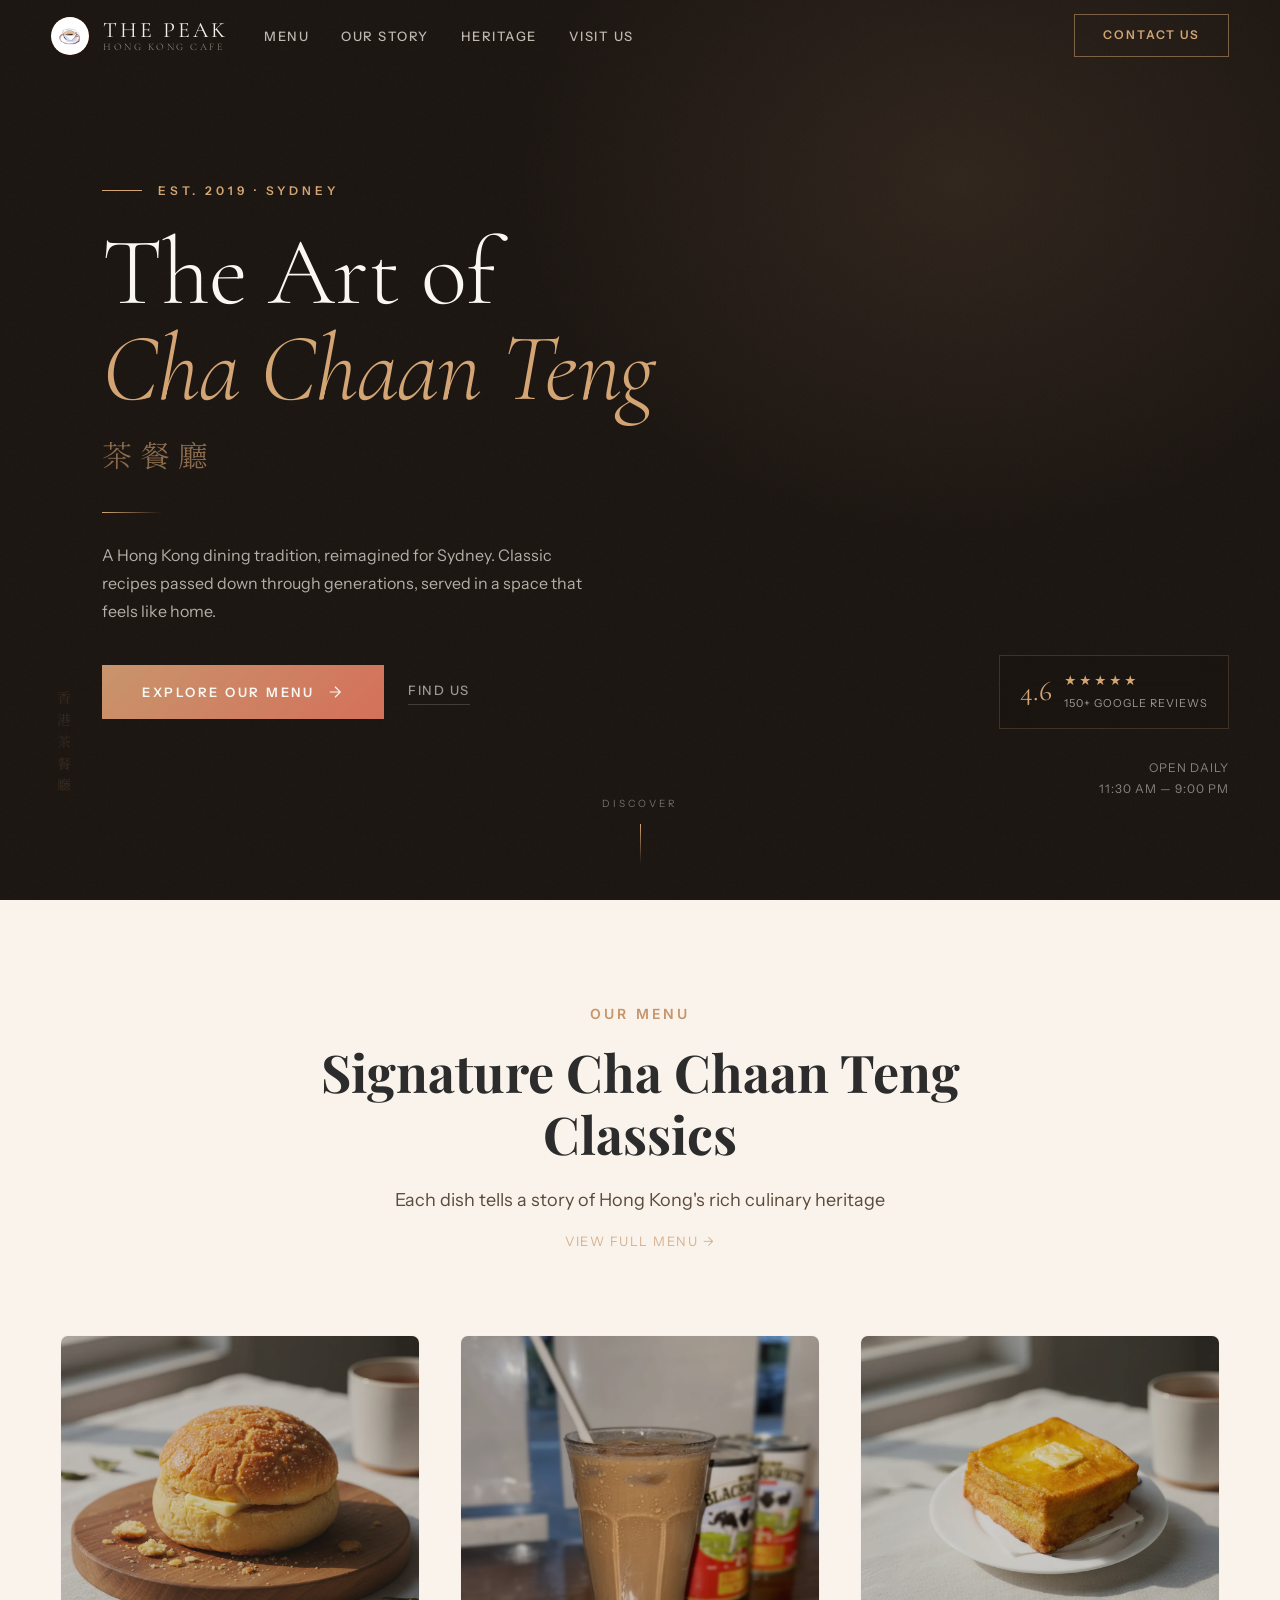
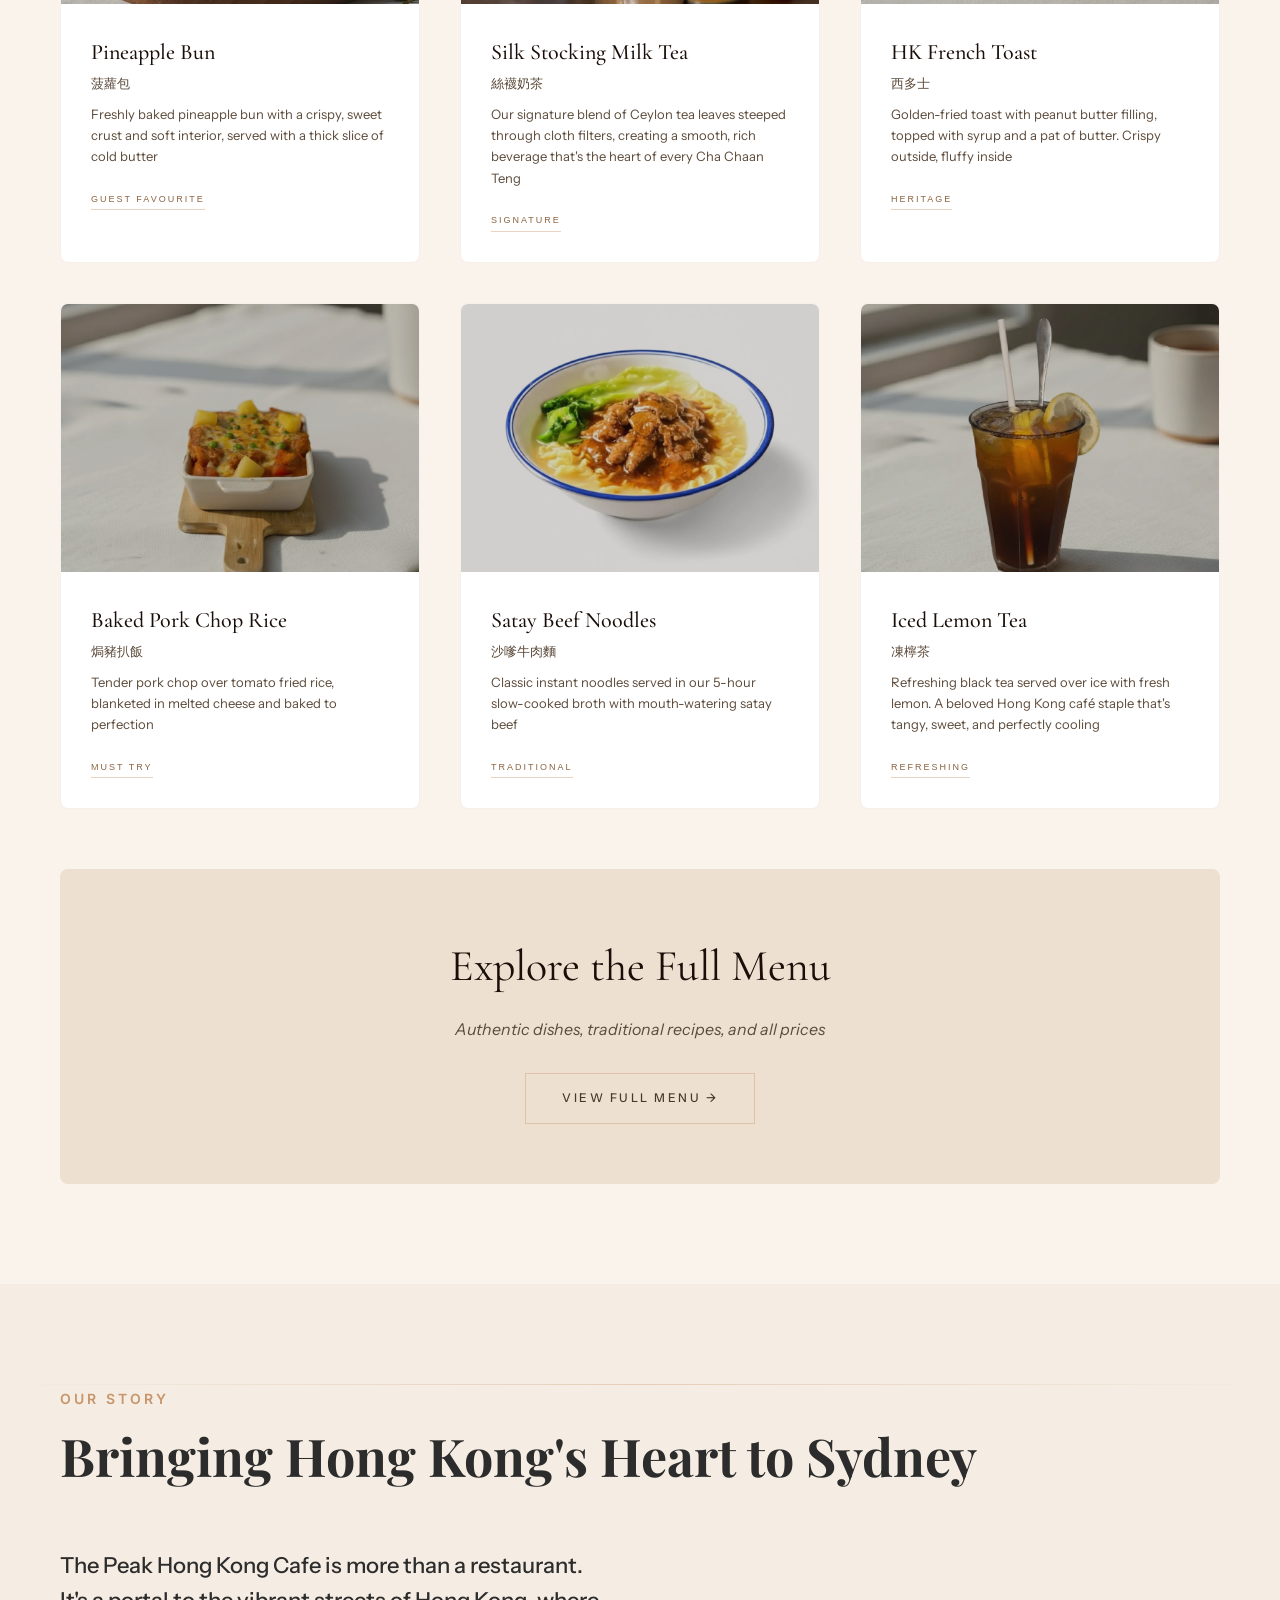
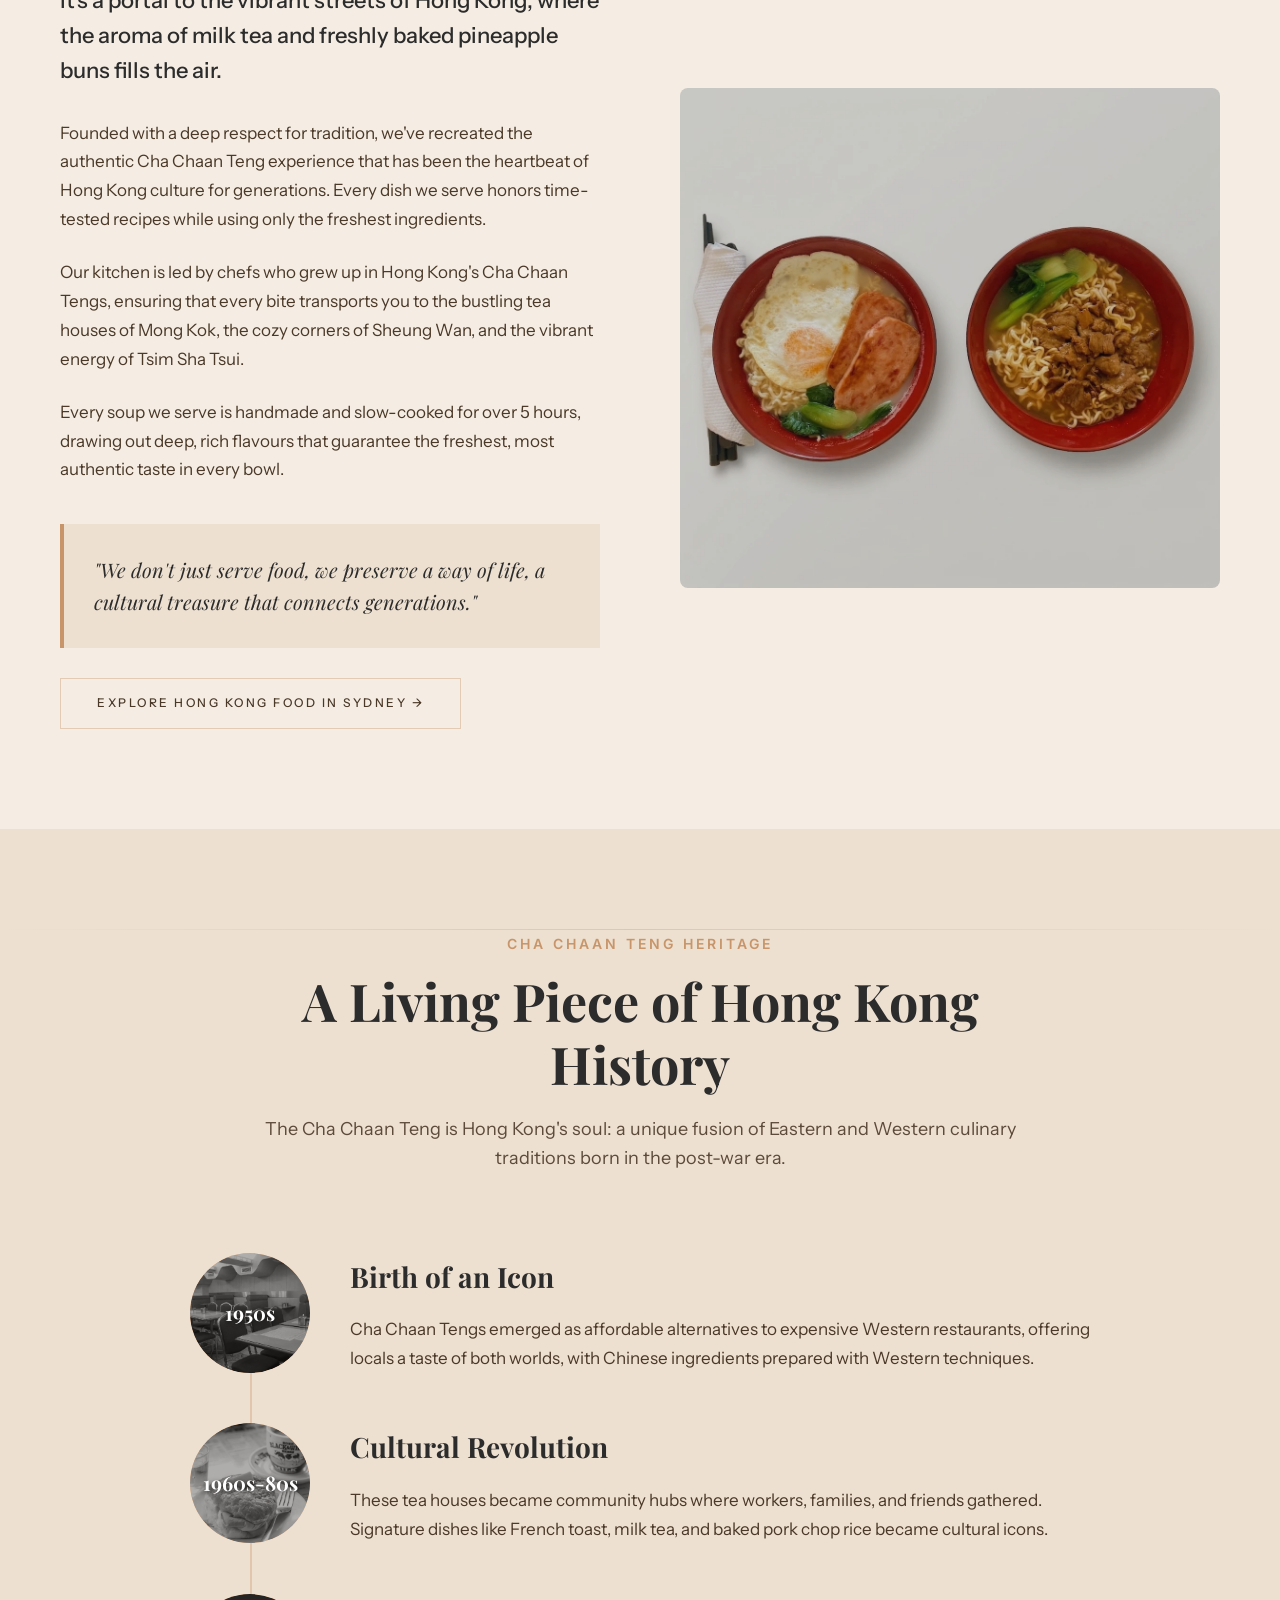
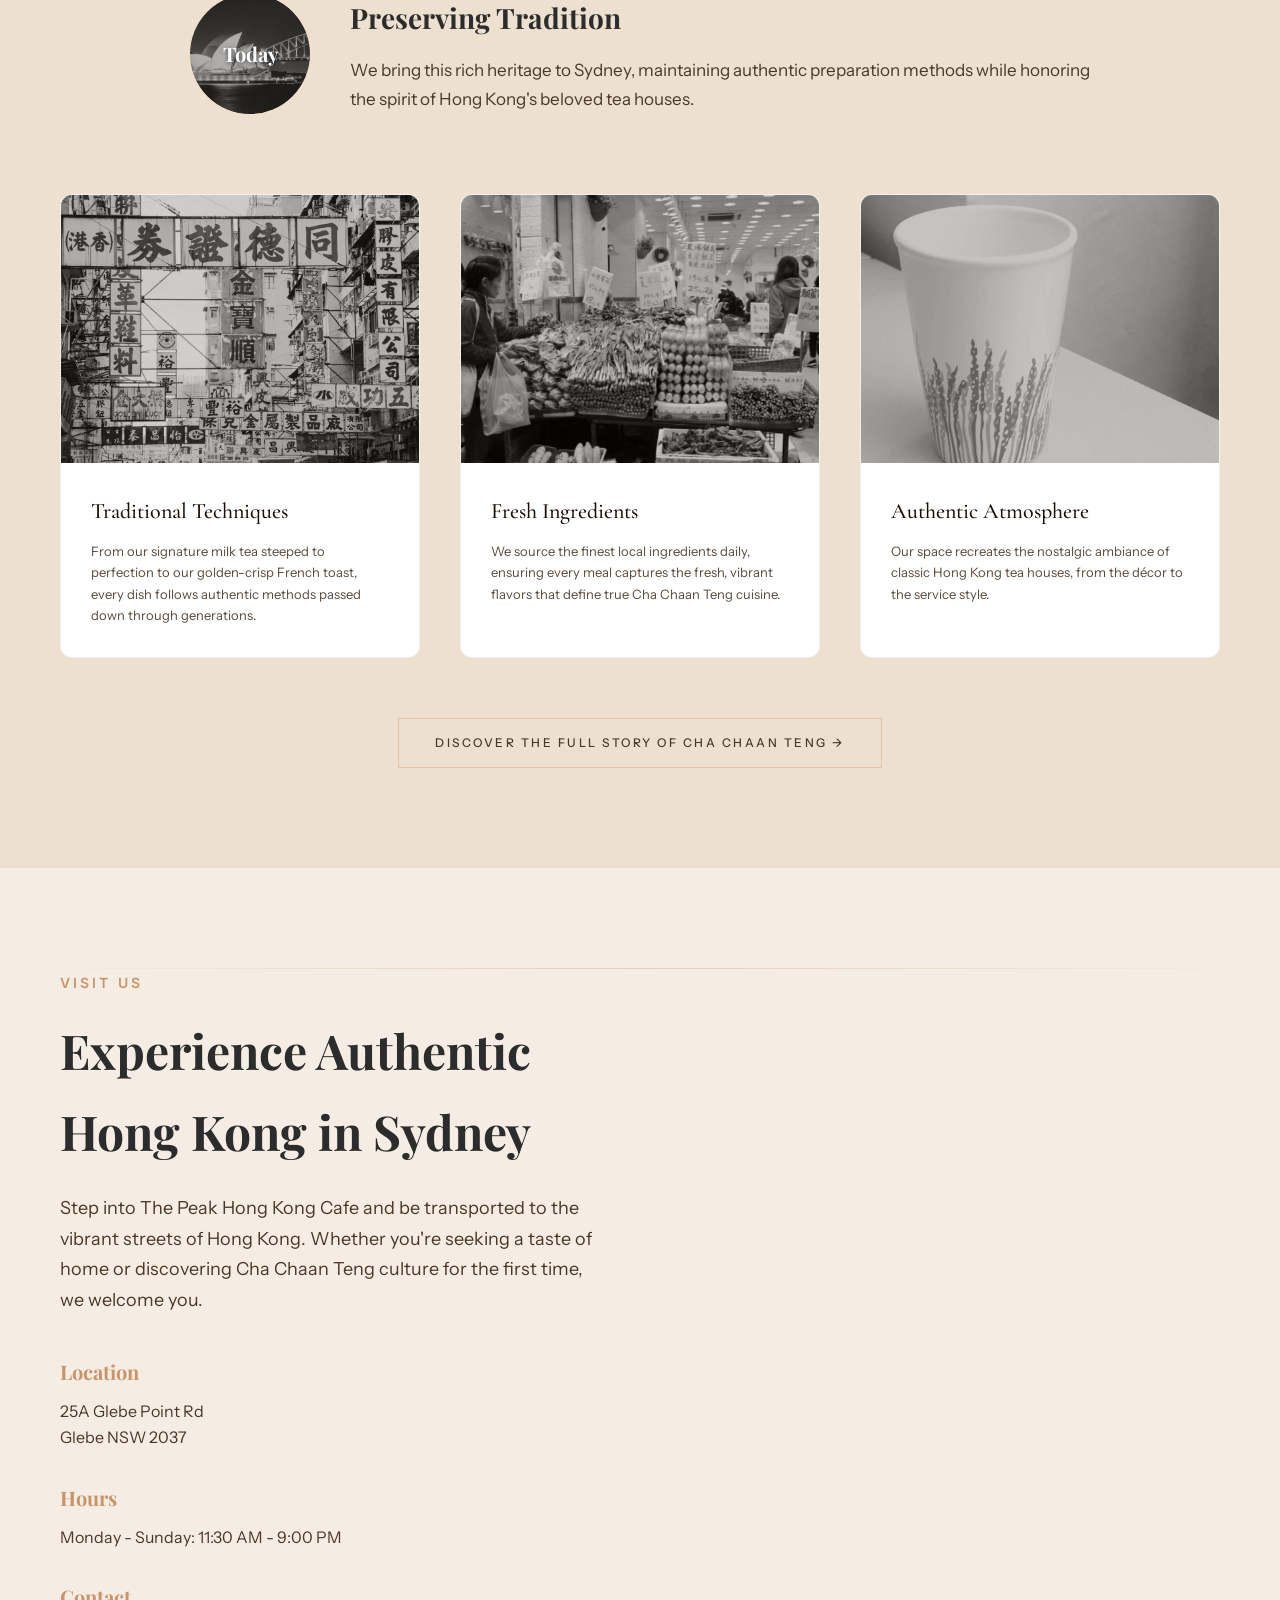
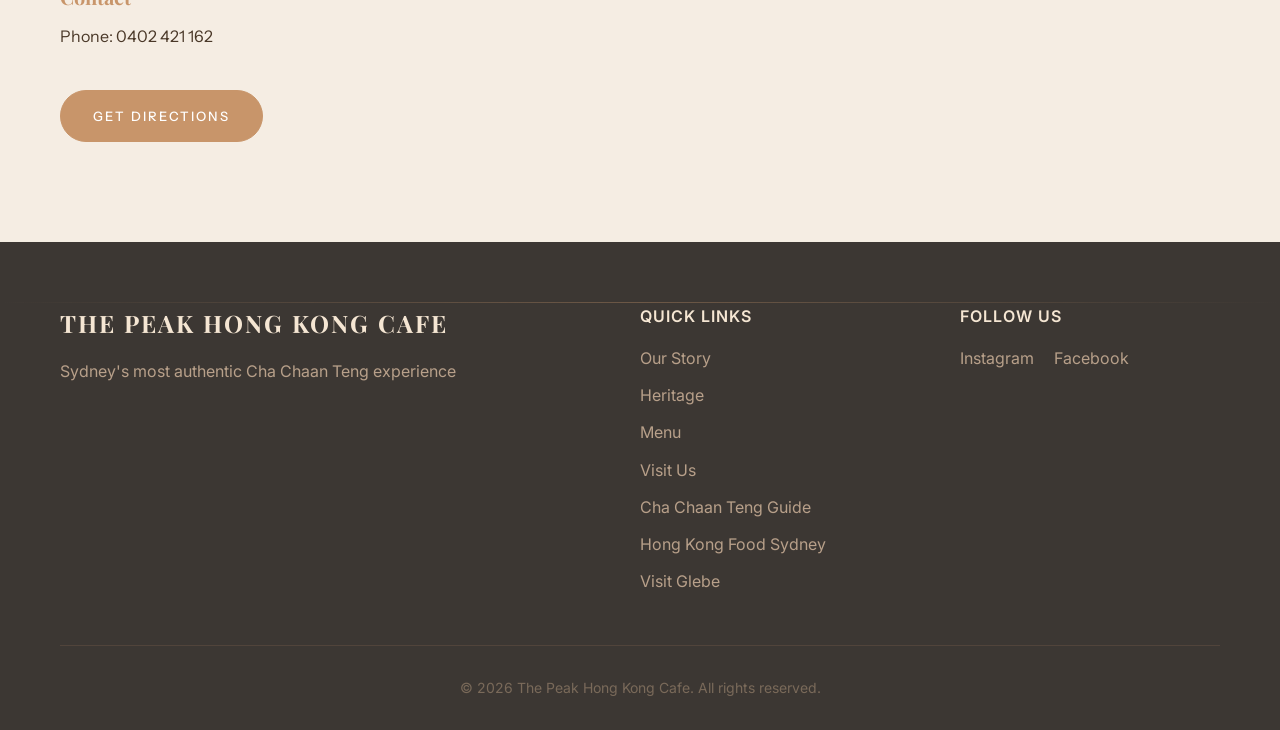
==== index.html @ 5fa7024d "Update meta description and rename Polo Bun to Pineapple Bun Co-Authored-By: Claude Opus 4.6 (1M con" ====
<!DOCTYPE html>
<html lang="en">
<head>
    <meta charset="UTF-8">
    <meta name="viewport" content="width=device-width, initial-scale=1.0">
    <title>The Peak Hong Kong Cafe | Sydney's Most Authentic Cha Chaan Teng in Glebe</title>
    <meta name="description" content="The Peak Hong Kong Cafe in Glebe, Sydney. Authentic Cha Chaan Teng serving satay beef noodles, milk tea, pineapple buns, and classic Hong Kong dishes. Est. 2019.">
    <meta name="keywords" content="cha chaan teng sydney, hong kong cafe sydney, the peak hong kong cafe, glebe restaurant, hong kong food sydney, milk tea sydney, polo bun sydney">
    <link rel="canonical" href="https://thepeakhkcafe.com.au/">
    <meta name="theme-color" content="#1A0E08">

    <!-- Favicon -->
    <link rel="icon" type="image/png" sizes="32x32" href="assets/images/favicon-32.png">
    <link rel="icon" type="image/png" sizes="192x192" href="assets/images/logo.png">
    <link rel="apple-touch-icon" sizes="180x180" href="assets/images/apple-touch-icon.png">

    <!-- Open Graph / Facebook / iMessage -->
    <meta property="og:type" content="restaurant">
    <meta property="og:title" content="The Peak Hong Kong Cafe | Sydney's Most Authentic Cha Chaan Teng">
    <meta property="og:description" content="A Hong Kong dining tradition, reimagined for Sydney. Classic Cha Chaan Teng recipes passed down through generations, served in Glebe.">
    <meta property="og:image" content="https://thepeakhkcafe.com.au/assets/images/logo.webp">
    <meta property="og:image:width" content="1200">
    <meta property="og:image:height" content="630">
    <meta property="og:url" content="https://thepeakhkcafe.com.au/">
    <meta property="og:site_name" content="The Peak Hong Kong Cafe">
    <meta property="og:locale" content="en_AU">

    <!-- Twitter Card -->
    <meta name="twitter:card" content="summary_large_image">
    <meta name="twitter:title" content="The Peak Hong Kong Cafe | Sydney's Authentic Cha Chaan Teng">
    <meta name="twitter:description" content="A Hong Kong dining tradition, reimagined for Sydney. Classic Cha Chaan Teng recipes in Glebe.">
    <meta name="twitter:image" content="https://thepeakhkcafe.com.au/assets/images/logo.webp">
    <!-- TODO: Create og-share.webp (1200x630) branded share image and update OG/Twitter image tags -->

    <!-- Geo Meta Tags -->
    <meta name="geo.region" content="AU-NSW">
    <meta name="geo.placename" content="Glebe, Sydney">
    <meta name="geo.position" content="-33.8794;151.1868">
    <meta name="ICBM" content="-33.8794, 151.1868">

    <!-- Structured Data - Restaurant -->
    <script type="application/ld+json">
    {
        "@context": "https://schema.org",
        "@type": "Restaurant",
        "name": "The Peak Hong Kong Cafe",
        "alternateName": ["The Peak HK Cafe", "峰", "The Peak 茶餐廳"],
        "description": "Sydney's most authentic Cha Chaan Teng (茶餐廳) serving traditional Hong Kong cafe dishes in Glebe. Silk stocking milk tea, polo buns, HK French toast, baked pork chop rice, and more.",
        "image": [
            "https://thepeakhkcafe.com.au/assets/images/pineapple-bun.webp",
            "https://thepeakhkcafe.com.au/assets/images/milktea.webp",
            "https://thepeakhkcafe.com.au/assets/images/french-toast.webp",
            "https://thepeakhkcafe.com.au/assets/images/fullsizerender.webp"
        ],
        "logo": "https://thepeakhkcafe.com.au/assets/images/logo.webp",
        "url": "https://thepeakhkcafe.com.au/",
        "telephone": "+61402421162",
        "address": {
            "@type": "PostalAddress",
            "streetAddress": "25A Glebe Point Rd",
            "addressLocality": "Glebe",
            "addressRegion": "NSW",
            "postalCode": "2037",
            "addressCountry": "AU"
        },
        "geo": {
            "@type": "GeoCoordinates",
            "latitude": -33.8794,
            "longitude": 151.1868
        },
        "openingHoursSpecification": {
            "@type": "OpeningHoursSpecification",
            "dayOfWeek": ["Monday", "Tuesday", "Wednesday", "Thursday", "Friday", "Saturday", "Sunday"],
            "opens": "11:30",
            "closes": "21:00"
        },
        "servesCuisine": ["Hong Kong", "Cantonese", "Cha Chaan Teng", "Chinese"],
        "priceRange": "$$",
        "aggregateRating": {
            "@type": "AggregateRating",
            "ratingValue": "4.6",
            "reviewCount": "150",
            "bestRating": "5"
        },
        "foundingDate": "2019",
        "hasMenu": {
            "@type": "Menu",
            "url": "https://thepeakhkcafe.com.au/menu.html",
            "name": "The Peak Hong Kong Cafe Menu"
        },
        "acceptsReservations": false,
        "sameAs": [
            "https://www.instagram.com/thepeakhkcafe/",
            "https://www.facebook.com/thepeakhkcafe"
        ]
    }
    </script>

    <link rel="preload" as="video" href="assets/video/hero-milk-tea-pour.mp4" type="video/mp4">
    <link rel="preconnect" href="https://fonts.googleapis.com">
    <link rel="preconnect" href="https://fonts.gstatic.com" crossorigin>
    <link href="https://fonts.googleapis.com/css2?family=Cormorant+Garamond:ital,wght@0,300;0,400;0,500;0,600;1,300;1,400&family=Instrument+Sans:wght@400;500;600&family=Noto+Serif+TC:wght@300;400;500;600&family=Playfair+Display:wght@400;600;700&family=Inter:wght@300;400;500;600&display=swap" rel="stylesheet" media="print" onload="this.media='all'">
    <noscript><link href="https://fonts.googleapis.com/css2?family=Cormorant+Garamond:ital,wght@0,300;0,400;0,500;0,600;1,300;1,400&family=Instrument+Sans:wght@400;500;600&family=Noto+Serif+TC:wght@300;400;500;600&family=Playfair+Display:wght@400;600;700&family=Inter:wght@300;400;500;600&display=swap" rel="stylesheet"></noscript>
    <link rel="stylesheet" href="styles.css">
</head>
<body>
    <!-- Navigation -->
    <nav class="navbar" id="navbar">
        <div class="nav-left">
            <a href="#" class="nav-logo">
                <div class="nav-logo-icon">
                    <img src="assets/images/logo.webp" alt="The Peak Logo" class="nav-logo-icon-img" width="38" height="38">
                </div>
                <span class="nav-logo-text">The Peak<span class="nav-logo-sub">Hong Kong Cafe</span></span>
            </a>
            <ul class="nav-links">
                <li><a href="#menu">Menu</a></li>
                <li><a href="#story">Our Story</a></li>
                <li><a href="#heritage">Heritage</a></li>
                <li><a href="#visit">Visit Us</a></li>
            </ul>
        </div>
        <a href="#visit" class="nav-cta">Contact Us</a>
        <div class="hamburger" id="hamburger" aria-label="Open menu">
            <span></span>
            <span></span>
            <span></span>
        </div>
    </nav>

    <!-- Mobile Menu -->
    <div class="mobile-menu" id="mobile-menu">
        <ul class="mobile-menu-links">
            <li><a href="#menu">Menu</a></li>
            <li><a href="#story">Our Story</a></li>
            <li><a href="#heritage">Heritage</a></li>
            <li><a href="#visit">Visit Us</a></li>
        </ul>
        <a href="#visit" class="mobile-menu-cta">Contact Us</a>
    </div>

    <!-- Hero Section -->
    <section class="hero">
        <!-- Background Video -->
        <video class="hero-bg" autoplay muted loop playsinline aria-hidden="true">
            <source src="assets/video/hero-milk-tea-pour.mp4" type="video/mp4">
            Your browser does not support the video tag.
        </video>
        <div class="hero-overlay"></div>
        <div class="hero-light"></div>
        <div class="hero-grain"></div>

        <!-- Main Content -->
        <div class="hero-content">
            <div class="hero-eyebrow">Est. 2019 · SYDNEY</div>
            <h1 class="hero-title">The Art of<br><em>Cha Chaan Teng</em></h1>
            <span class="sr-only">The Peak Hong Kong Cafe - Authentic Cha Chaan Teng in Glebe, Sydney</span>
            <div class="hero-chinese">茶餐廳</div>
            <div class="hero-divider"></div>
            <p class="hero-description">
                A Hong Kong dining tradition, reimagined for Sydney. Classic recipes passed down through generations, served in a space that feels like home.
            </p>
            <div class="hero-actions">
                <a href="#menu" class="hero-btn-primary">
                    <span>Explore Our Menu</span>
                    <svg width="18" height="18" viewBox="0 0 24 24" fill="none" stroke="currentColor" stroke-width="1.5">
                        <path d="M5 12h14M12 5l7 7-7 7"/>
                    </svg>
                </a>
                <a href="#visit" class="hero-btn-secondary">Find Us</a>
            </div>
        </div>

        <!-- Right side info -->
        <div class="hero-side">
            <div class="hero-badge">
                <div class="hero-badge-rating">4.6</div>
                <div class="hero-badge-info">
                    <div class="hero-badge-stars">★★★★★</div>
                    <div class="hero-badge-label">150+ Google Reviews</div>
                </div>
            </div>
            <div class="hero-hours">
                Open Daily<br>
                11:30 am — 9:00 pm
            </div>
        </div>

        <!-- Decorative vertical Chinese text -->
        <div class="hero-vertical">香港茶餐廳</div>

        <!-- Scroll indicator -->
        <div class="hero-scroll">
            <span class="hero-scroll-text">Discover</span>
            <div class="hero-scroll-line"></div>
        </div>
    </section>

    <!-- Menu Highlights Section -->
    <section id="menu" class="menu-section">
        <div class="container">
            <div class="section-header centered">
                <span class="section-label">Our Menu</span>
                <h2 class="section-title">Signature Cha Chaan Teng Classics</h2>
                <p class="section-intro">Each dish tells a story of Hong Kong's rich culinary heritage</p>
                <a href="menu.html" class="subtle-cta">View full menu &rarr;</a>
            </div>

            <div class="menu-grid">
                <div class="menu-item">
                    <div class="menu-image">
                        <img src="assets/images/pineapple-bun.webp" alt="Polo Bun (菠蘿包) — freshly baked Hong Kong pineapple bun with butter at The Peak Hong Kong Cafe, Glebe" loading="lazy" width="600" height="450">
                    </div>
                    <div class="menu-details">
                        <h3 class="menu-name">Pineapple Bun</h3>
                        <span class="menu-chinese">菠蘿包</span>
                        <p>Freshly baked pineapple bun with a crispy, sweet crust and soft interior, served with a thick slice of cold butter</p>
                        <span class="menu-badge">Guest Favourite</span>
                    </div>
                </div>

                <div class="menu-item">
                    <div class="menu-image">
                        <img src="assets/images/milktea.webp" alt="Silk Stocking Milk Tea (絲襪奶茶) — traditional Hong Kong-style milk tea at The Peak Hong Kong Cafe, Sydney" loading="lazy" width="600" height="450">
                    </div>
                    <div class="menu-details">
                        <h3 class="menu-name">Silk Stocking Milk Tea</h3>
                        <span class="menu-chinese">絲襪奶茶</span>
                        <p>Our signature blend of Ceylon tea leaves steeped through cloth filters, creating a smooth, rich beverage that's the heart of every Cha Chaan Teng</p>
                        <span class="menu-badge">Signature</span>
                    </div>
                </div>

                <div class="menu-item">
                    <div class="menu-image">
                        <img src="assets/images/french-toast.webp" alt="Hong Kong French Toast (西多士) — golden-fried with peanut butter and syrup at The Peak Hong Kong Cafe, Glebe" loading="lazy" width="600" height="450">
                    </div>
                    <div class="menu-details">
                        <h3 class="menu-name">HK French Toast</h3>
                        <span class="menu-chinese">西多士</span>
                        <p>Golden-fried toast with peanut butter filling, topped with syrup and a pat of butter. Crispy outside, fluffy inside</p>
                        <span class="menu-badge">Heritage</span>
                    </div>
                </div>

                <div class="menu-item">
                    <div class="menu-image">
                        <img src="assets/images/porkchop.webp" alt="Baked Pork Chop Rice (焗豬扒飯) — Hong Kong-style with melted cheese at The Peak Hong Kong Cafe" loading="lazy" width="600" height="450">
                    </div>
                    <div class="menu-details">
                        <h3 class="menu-name">Baked Pork Chop Rice</h3>
                        <span class="menu-chinese">焗豬扒飯</span>
                        <p>Tender pork chop over tomato fried rice, blanketed in melted cheese and baked to perfection</p>
                        <span class="menu-badge">Must Try</span>
                    </div>
                </div>

                <div class="menu-item">
                    <div class="menu-image">
                        <img src="assets/images/sataybeef.webp" alt="Satay Beef Noodles (沙嗲牛肉麵) — Classic instant noodles in 5-hour broth at The Peak Hong Kong Cafe" loading="lazy" width="600" height="450">
                    </div>
                    <div class="menu-details">
                        <h3 class="menu-name">Satay Beef Noodles</h3>
                        <span class="menu-chinese">沙嗲牛肉麵</span>
                        <p>Classic instant noodles served in our 5-hour slow-cooked broth with mouth-watering satay beef</p>
                        <span class="menu-badge">Traditional</span>
                    </div>
                </div>

                <div class="menu-item">
                    <div class="menu-image">
                        <img src="assets/images/icelt.webp" alt="Iced Lemon Tea (凍檸茶) — refreshing Hong Kong-style iced tea at The Peak Hong Kong Cafe, Sydney" loading="lazy" width="600" height="450">
                    </div>
                    <div class="menu-details">
                        <h3 class="menu-name">Iced Lemon Tea</h3>
                        <span class="menu-chinese">凍檸茶</span>
                        <p>Refreshing black tea served over ice with fresh lemon. A beloved Hong Kong café staple that's tangy, sweet, and perfectly cooling</p>
                        <span class="menu-badge">Refreshing</span>
                    </div>
                </div>
            </div>

            <div class="menu-cta">
                <h2 class="menu-cta-title">Explore the Full Menu</h2>
                <p>Authentic dishes, traditional recipes, and all prices</p>
                <a href="menu.html" class="menu-cta-btn">View Full Menu &rarr;</a>
            </div>
        </div>
    </section>

    <!-- Our Story Section -->
    <section id="story" class="story-section">
        <div class="container">
            <div class="section-header">
                <span class="section-label">Our Story</span>
                <h2 class="section-title">Bringing Hong Kong's Heart to Sydney</h2>
            </div>
            <div class="story-content">
                <div class="story-text">
                    <p class="lead">The Peak Hong Kong Cafe is more than a restaurant. It's a portal to the vibrant streets of Hong Kong, where the aroma of milk tea and freshly baked pineapple buns fills the air.</p>
                    <p>Founded with a deep respect for tradition, we've recreated the authentic Cha Chaan Teng experience that has been the heartbeat of Hong Kong culture for generations. Every dish we serve honors time-tested recipes while using only the freshest ingredients.</p>
                    <p>Our kitchen is led by chefs who grew up in Hong Kong's Cha Chaan Tengs, ensuring that every bite transports you to the bustling tea houses of Mong Kok, the cozy corners of Sheung Wan, and the vibrant energy of Tsim Sha Tsui.</p>
                    <p>Every soup we serve is handmade and slow-cooked for over 5 hours, drawing out deep, rich flavours that guarantee the freshest, most authentic taste in every bowl.</p>
                    <blockquote>
                        "We don't just serve food, we preserve a way of life, a cultural treasure that connects generations."
                    </blockquote>
                    <a href="hong-kong-food-sydney.html" class="menu-cta-btn" style="margin-top: 30px; display: inline-block;">Explore Hong Kong Food in Sydney &rarr;</a>
                </div>
                <div class="story-image">
                    <img src="assets/images/the-peak-noodles.webp" alt="Authentic Cha Chaan Teng noodles at The Peak Hong Kong Cafe, Glebe" loading="lazy" width="600" height="500">
                </div>
            </div>
        </div>
    </section>

    <!-- Heritage Section -->
    <section id="heritage" class="heritage-section">
        <div class="container">
            <div class="section-header centered">
                <span class="section-label">Cha Chaan Teng Heritage</span>
                <h2 class="section-title">A Living Piece of Hong Kong History</h2>
                <p class="section-intro">The Cha Chaan Teng is Hong Kong's soul: a unique fusion of Eastern and Western culinary traditions born in the post-war era.</p>
            </div>

            <div class="heritage-timeline">
                <div class="timeline-item">
                    <div class="timeline-icon timeline-icon-img">
                        <img src="assets/images/gen-1950s.webp" alt="1950s Hong Kong — the birth of Cha Chaan Teng café culture" loading="lazy" width="120" height="120">
                        <span>1950s</span>
                    </div>
                    <div class="timeline-content">
                        <h3>Birth of an Icon</h3>
                        <p>Cha Chaan Tengs emerged as affordable alternatives to expensive Western restaurants, offering locals a taste of both worlds, with Chinese ingredients prepared with Western techniques.</p>
                    </div>
                </div>

                <div class="timeline-item">
                    <div class="timeline-icon timeline-icon-img">
                        <img src="assets/images/gen-1960s.webp" alt="1960s–80s Hong Kong — Cha Chaan Teng becomes a cultural icon" loading="lazy" width="120" height="120">
                        <span>1960s-80s</span>
                    </div>
                    <div class="timeline-content">
                        <h3>Cultural Revolution</h3>
                        <p>These tea houses became community hubs where workers, families, and friends gathered. Signature dishes like French toast, milk tea, and baked pork chop rice became cultural icons.</p>
                    </div>
                </div>

                <div class="timeline-item">
                    <div class="timeline-icon timeline-icon-img">
                        <img src="assets/images/image-copy.webp" alt="Preserving Hong Kong Cha Chaan Teng traditions today at The Peak Hong Kong Cafe, Sydney" loading="lazy" width="120" height="120">
                        <span>Today</span>
                    </div>
                    <div class="timeline-content">
                        <h3>Preserving Tradition</h3>
                        <p>We bring this rich heritage to Sydney, maintaining authentic preparation methods while honoring the spirit of Hong Kong's beloved tea houses.</p>
                    </div>
                </div>
            </div>

            <div class="heritage-features">
                <div class="feature-card">
                    <div class="feature-image">
                        <img src="assets/images/hong-kong-tradition.webp" alt="Traditional Hong Kong cooking techniques — milk tea straining and French toast preparation" loading="lazy" width="600" height="450">
                    </div>
                    <div class="feature-body">
                        <h3>Traditional Techniques</h3>
                        <p>From our signature milk tea steeped to perfection to our golden-crisp French toast, every dish follows authentic methods passed down through generations.</p>
                    </div>
                </div>

                <div class="feature-card">
                    <div class="feature-image">
                        <img src="assets/images/wet-market.webp" alt="Fresh ingredients sourced daily for authentic Cha Chaan Teng cuisine" loading="lazy" width="600" height="450">
                    </div>
                    <div class="feature-body">
                        <h3>Fresh Ingredients</h3>
                        <p>We source the finest local ingredients daily, ensuring every meal captures the fresh, vibrant flavors that define true Cha Chaan Teng cuisine.</p>
                    </div>
                </div>

                <div class="feature-card">
                    <div class="feature-image">
                        <img src="assets/images/hong-kong-cup.webp" alt="Authentic Hong Kong Cha Chaan Teng atmosphere and décor at The Peak Hong Kong Cafe" loading="lazy" width="600" height="450">
                    </div>
                    <div class="feature-body">
                        <h3>Authentic Atmosphere</h3>
                        <p>Our space recreates the nostalgic ambiance of classic Hong Kong tea houses, from the décor to the service style.</p>
                    </div>
                </div>
            </div>

            <div style="text-align: center; margin-top: 60px;">
                <a href="cha-chaan-teng-sydney.html" class="menu-cta-btn">Discover the Full Story of Cha Chaan Teng &rarr;</a>
            </div>
        </div>
    </section>

    <!-- Visit Section -->
    <section id="visit" class="visit-section">
        <div class="container">
            <div class="visit-content">
                <div class="visit-info">
                    <span class="section-label">Visit Us</span>
                    <h2>Experience Authentic Hong Kong in Sydney</h2>
                    <p class="lead">Step into The Peak Hong Kong Cafe and be transported to the vibrant streets of Hong Kong. Whether you're seeking a taste of home or discovering Cha Chaan Teng culture for the first time, we welcome you.</p>

                    <div class="info-blocks">
                        <div class="info-block">
                            <h3>Location</h3>
                            <p>25A Glebe Point Rd<br>Glebe NSW 2037</p>
                        </div>

                        <div class="info-block">
                            <h3>Hours</h3>
                            <p>Monday - Sunday: 11:30 AM - 9:00 PM</p>
                        </div>

                        <div class="info-block">
                            <h3>Contact</h3>
                            <p class="phone-number">Phone: <span data-p1="0402" data-p2="421" data-p3="162"></span></p>
                        </div>
                    </div>

                    <div class="visit-buttons">
                        <a href="https://www.google.com/maps/dir//25A+Glebe+Point+Rd,+Glebe+NSW+2037" class="btn btn-primary" target="_blank" rel="noopener">Get Directions</a>
                    </div>
                </div>

                <div class="visit-map">
                    <iframe
                        src="https://maps.google.com/maps?q=25A%20Glebe%20Point%20Road,%20Glebe%20NSW%202037,%20Australia&t=&z=15&ie=UTF8&iwloc=&output=embed"
                        title="Google Maps - The Peak Hong Kong Cafe, 25A Glebe Point Rd, Glebe"
                        width="100%"
                        height="100%"
                        style="border:0;"
                        allowfullscreen=""
                        loading="lazy"
                        referrerpolicy="no-referrer-when-downgrade">
                    </iframe>
                </div>
            </div>
        </div>
    </section>

    <!-- Footer -->
    <footer class="footer">
        <div class="container">
            <div class="footer-content">
                <div class="footer-section">
                    <h2 class="footer-title">THE PEAK HONG KONG CAFE</h2>
                    <p>Sydney's most authentic Cha Chaan Teng experience</p>
                </div>

                <div class="footer-section">
                    <h3>Quick Links</h3>
                    <ul>
                        <li><a href="#story">Our Story</a></li>
                        <li><a href="#heritage">Heritage</a></li>
                        <li><a href="#menu">Menu</a></li>
                        <li><a href="#visit">Visit Us</a></li>
                        <li><a href="cha-chaan-teng-sydney.html">Cha Chaan Teng Guide</a></li>
                        <li><a href="hong-kong-food-sydney.html">Hong Kong Food Sydney</a></li>
                        <li><a href="hong-kong-cafe-glebe.html">Visit Glebe</a></li>
                    </ul>
                </div>

                <div class="footer-section">
                    <h3>Follow Us</h3>
                    <div class="social-links">
                        <a href="https://www.instagram.com/thepeakhkcafe/" aria-label="Follow The Peak Hong Kong Cafe on Instagram" target="_blank" rel="noopener">Instagram</a>
                        <a href="https://www.facebook.com/thepeakhkcafe" aria-label="Follow The Peak Hong Kong Cafe on Facebook" target="_blank" rel="noopener">Facebook</a>
                    </div>
                </div>
            </div>

            <div class="footer-bottom">
                <p>&copy; 2026 The Peak Hong Kong Cafe. All rights reserved.</p>
            </div>
        </div>
    </footer>

    <script src="script.js" defer></script>
</body>
</html>
---- styles.css ----
/* ===================================
   RESET & BASE STYLES
   =================================== */

*, *::before, *::after {
    margin: 0;
    padding: 0;
    box-sizing: border-box;
}

:root {
    /* Premium color palette */
    --warm-black: #1a1410;
    --deep-brown: #2a2018;
    --amber: #c8956c;
    --gold: #d4a574;
    --cream: #f5efe6;
    --warm-white: #faf7f2;
    --coral-accent: #d4705a;

    /* Warm ivory gradient system */
    --bg-cream: #FAF3EB;
    --bg-warm-ivory: #F5EDE3;
    --bg-parchment: #EDE0D0;
    --bg-linen: #E8D9C8;
    --deep-brown-bg: #1A0E08;
    --warm-gold: #C8956A;
    --text-body: #4A3828;
    --text-muted: #5C4A3A;
    --text-hint: #7A6A5A;
    --text-light-warm: #F5E6D3;
    --text-light-muted: #B8A08A;
    --border-warm: rgba(200, 149, 106, 0.2);
    --border-warm-md: rgba(200, 149, 106, 0.35);
    --section-divider: linear-gradient(to right, transparent, rgba(200, 149, 106, 0.35), transparent);

    /* Legacy colors for sections below hero */
    --primary-color: #E85D55;
    --primary-dark: #d34740;
    --accent-color: #FF8B85;
    --text-dark: #2c2c2c;
    --text-light: #666;
    --background-light: #fefefe;
    --background-cream: #fffbf7;
    --white: #ffffff;
    --border-color: #f0f0f0;

    /* Typography */
    --font-display: 'Cormorant Garamond', serif;
    --font-chinese: 'Noto Serif TC', serif;
    --font-body-new: 'Instrument Sans', sans-serif;
    --font-heading: 'Playfair Display', serif;
    --font-body: 'Inter', sans-serif;

    /* Spacing */
    --section-padding: 100px 0;
    --container-padding: 0 20px;

    /* Transitions */
    --transition: all 0.3s ease;
}

.sr-only {
    position: absolute;
    width: 1px;
    height: 1px;
    padding: 0;
    margin: -1px;
    overflow: hidden;
    clip: rect(0, 0, 0, 0);
    white-space: nowrap;
    border: 0;
}

html {
    scroll-behavior: smooth;
}

body {
    font-family: var(--font-body);
    color: var(--text-dark);
    line-height: 1.7;
    overflow-x: hidden;
    -webkit-font-smoothing: antialiased;
}

.container {
    max-width: 1200px;
    margin: 0 auto;
    padding: var(--container-padding);
}

/* ===================================
   NAVIGATION — Premium Redesign
   =================================== */

.navbar {
    position: fixed;
    top: 0;
    left: 0;
    right: 0;
    z-index: 1000;
    padding: 0 clamp(24px, 4vw, 64px);
    height: 72px;
    display: flex;
    align-items: center;
    justify-content: space-between;
    background: transparent;
    border-bottom: 1px solid transparent;
    transition: background 0.5s ease, backdrop-filter 0.5s ease, border-color 0.5s ease;
}

.navbar.scrolled {
    background: rgba(26, 20, 16, 0.85);
    backdrop-filter: blur(20px) saturate(1.4);
    -webkit-backdrop-filter: blur(20px) saturate(1.4);
    border-bottom-color: rgba(200, 149, 108, 0.15);
}

.nav-left {
    display: flex;
    align-items: center;
    gap: 36px;
}

.nav-logo {
    display: flex;
    align-items: center;
    gap: 14px;
    text-decoration: none;
    color: var(--cream);
}

.nav-logo-icon {
    width: 38px;
    height: 38px;
    border-radius: 50%;
    background: linear-gradient(135deg, var(--amber), var(--coral-accent));
    display: flex;
    align-items: center;
    justify-content: center;
    overflow: hidden;
}

.nav-logo-icon-img {
    width: 100%;
    height: 100%;
    object-fit: cover;
    border-radius: 50%;
}

.nav-logo-text {
    font-family: var(--font-display);
    font-size: 22px;
    font-weight: 400;
    letter-spacing: 3px;
    text-transform: uppercase;
    display: flex;
    flex-direction: column;
    line-height: 1.1;
}

.nav-logo-sub {
    font-size: 10px;
    letter-spacing: 2.5px;
    opacity: 0.6;
    font-weight: 300;
}

.nav-links {
    display: flex;
    gap: 32px;
    list-style: none;
}

.nav-links a {
    color: var(--cream);
    text-decoration: none;
    font-family: var(--font-body-new);
    font-size: 13px;
    font-weight: 500;
    letter-spacing: 1.5px;
    text-transform: uppercase;
    opacity: 0.75;
    transition: opacity 0.3s;
    position: relative;
}

.nav-links a::after {
    content: '';
    position: absolute;
    bottom: -4px;
    left: 0;
    width: 0;
    height: 1px;
    background: var(--gold);
    transition: width 0.3s ease;
}

.nav-links a:hover { opacity: 1; }
.nav-links a:hover::after { width: 100%; }

.nav-cta {
    padding: 10px 28px;
    background: transparent;
    border: 1px solid rgba(212, 165, 116, 0.5);
    color: var(--gold);
    font-family: var(--font-body-new);
    font-size: 12px;
    font-weight: 600;
    letter-spacing: 2px;
    text-transform: uppercase;
    cursor: pointer;
    transition: all 0.4s ease;
    text-decoration: none;
}

.nav-cta:hover {
    background: var(--gold);
    color: var(--warm-black);
    border-color: var(--gold);
}

.hamburger {
    display: none;
    flex-direction: column;
    cursor: pointer;
    gap: 5px;
    z-index: 1001;
}

.hamburger span {
    width: 25px;
    height: 2px;
    background: var(--cream);
    transition: all 0.3s ease;
}

.hamburger.active span:nth-child(1) {
    transform: rotate(45deg) translate(5px, 5px);
}

.hamburger.active span:nth-child(2) {
    opacity: 0;
}

.hamburger.active span:nth-child(3) {
    transform: rotate(-45deg) translate(5px, -5px);
}

/* Mobile Menu Overlay */
.mobile-menu {
    display: none;
    position: fixed;
    inset: 0;
    z-index: 999;
    background: rgba(26, 20, 16, 0.95);
    backdrop-filter: blur(20px);
    -webkit-backdrop-filter: blur(20px);
    flex-direction: column;
    align-items: center;
    justify-content: center;
    gap: 40px;
    opacity: 0;
    transition: opacity 0.4s ease;
}

.mobile-menu.active {
    display: flex;
    opacity: 1;
}

.mobile-menu-links {
    list-style: none;
    display: flex;
    flex-direction: column;
    align-items: center;
    gap: 28px;
}

.mobile-menu-links a {
    color: var(--cream);
    text-decoration: none;
    font-family: var(--font-display);
    font-size: 28px;
    font-weight: 300;
    letter-spacing: 3px;
    text-transform: uppercase;
    opacity: 0.8;
    transition: opacity 0.3s ease;
}

.mobile-menu-links a:hover {
    opacity: 1;
    color: var(--gold);
}

.mobile-menu-cta {
    padding: 14px 36px;
    border: 1px solid rgba(212, 165, 116, 0.5);
    color: var(--gold);
    font-family: var(--font-body-new);
    font-size: 13px;
    font-weight: 600;
    letter-spacing: 2px;
    text-transform: uppercase;
    text-decoration: none;
    transition: all 0.3s ease;
}

.mobile-menu-cta:hover {
    background: var(--gold);
    color: var(--warm-black);
}

/* ===================================
   HERO SECTION — Premium Redesign
   =================================== */

.hero {
    position: relative;
    height: 100vh;
    min-height: 700px;
    display: flex;
    overflow: hidden;
    background: var(--warm-black);
}

.hero-bg {
    position: absolute;
    inset: 0;
    width: 100%;
    height: 100%;
    object-fit: cover;
}

.hero-overlay {
    position: absolute;
    inset: 0;
    background:
        linear-gradient(180deg,
            rgba(26, 20, 16, 0.55) 0%,
            rgba(26, 20, 16, 0.30) 35%,
            rgba(26, 20, 16, 0.35) 65%,
            rgba(26, 20, 16, 0.85) 100%
        ),
        linear-gradient(90deg,
            rgba(26, 20, 16, 0.6) 0%,
            transparent 50%
        );
    pointer-events: none;
}

.hero-light {
    position: absolute;
    top: -20%;
    right: -10%;
    width: 70%;
    height: 80%;
    background: radial-gradient(ellipse, rgba(200, 149, 108, 0.12) 0%, transparent 70%);
    pointer-events: none;
    animation: lightPulse 8s ease-in-out infinite alternate;
}

@keyframes lightPulse {
    0% { opacity: 0.6; }
    100% { opacity: 1; }
}

.hero-grain {
    position: absolute;
    inset: 0;
    opacity: 0.035;
    background-image: url("data:image/svg+xml,%3Csvg viewBox='0 0 256 256' xmlns='http://www.w3.org/2000/svg'%3E%3Cfilter id='noise'%3E%3CfeTurbulence type='fractalNoise' baseFrequency='0.9' numOctaves='4' stitchTiles='stitch'/%3E%3C/filter%3E%3Crect width='100%25' height='100%25' filter='url(%23noise)'/%3E%3C/svg%3E");
    background-size: 128px;
    pointer-events: none;
}

.hero-content {
    position: relative;
    z-index: 10;
    display: flex;
    flex-direction: column;
    justify-content: center;
    padding: 0 clamp(32px, 8vw, 140px);
    max-width: 800px;
    gap: 0;
}

.hero-content > * {
    opacity: 0;
    transform: translateY(30px);
    animation: fadeUp 1s ease forwards;
}

@keyframes fadeUp {
    to { opacity: 1; transform: translateY(0); }
}

.hero-eyebrow {
    font-family: var(--font-body-new);
    font-size: 12px;
    font-weight: 600;
    letter-spacing: 4px;
    text-transform: uppercase;
    color: var(--gold);
    margin-bottom: 24px;
    display: flex;
    align-items: center;
    gap: 16px;
    animation-delay: 0.3s;
}

.hero-eyebrow::before {
    content: '';
    display: block;
    width: 40px;
    height: 1px;
    background: var(--gold);
}

.hero .hero-title {
    font-family: var(--font-display);
    font-size: clamp(52px, 7.5vw, 96px);
    font-weight: 300;
    line-height: 1.0;
    letter-spacing: -1px;
    color: var(--warm-white);
    margin-bottom: 12px;
    animation-delay: 0.5s;
}

.hero .hero-title em {
    font-style: italic;
    font-weight: 300;
    color: var(--gold);
}

.hero-chinese {
    font-family: var(--font-chinese);
    font-size: clamp(20px, 2.5vw, 30px);
    font-weight: 300;
    color: rgba(212, 165, 116, 0.6);
    letter-spacing: 8px;
    margin-bottom: 32px;
    animation-delay: 0.65s;
}

.hero-divider {
    width: 60px;
    height: 1px;
    background: linear-gradient(90deg, var(--gold), transparent);
    margin-bottom: 28px;
    animation-delay: 0.75s;
}

.hero .hero-description {
    font-family: var(--font-body-new);
    font-size: 16px;
    line-height: 1.75;
    color: rgba(245, 239, 230, 0.7);
    max-width: 480px;
    margin-bottom: 40px;
    font-weight: 400;
    animation-delay: 0.85s;
}

.hero-actions {
    display: flex;
    align-items: center;
    gap: 24px;
    animation-delay: 1s;
}

.hero-btn-primary {
    display: inline-flex;
    align-items: center;
    gap: 12px;
    padding: 16px 40px;
    background: linear-gradient(135deg, var(--amber), var(--coral-accent));
    color: var(--warm-white);
    font-family: var(--font-body-new);
    font-size: 13px;
    font-weight: 600;
    letter-spacing: 2.5px;
    text-transform: uppercase;
    text-decoration: none;
    border: none;
    cursor: pointer;
    position: relative;
    overflow: hidden;
    transition: transform 0.3s ease, box-shadow 0.3s ease;
}

.hero-btn-primary::before {
    content: '';
    position: absolute;
    inset: 0;
    background: linear-gradient(135deg, var(--coral-accent), var(--amber));
    opacity: 0;
    transition: opacity 0.4s ease;
}

.hero-btn-primary:hover {
    transform: translateY(-2px);
    box-shadow: 0 12px 40px rgba(200, 149, 108, 0.3);
}

.hero-btn-primary:hover::before { opacity: 1; }

.hero-btn-primary span { position: relative; z-index: 1; }

.hero-btn-primary svg {
    position: relative;
    z-index: 1;
    transition: transform 0.3s ease;
}

.hero-btn-primary:hover svg { transform: translateX(4px); }

.hero-btn-secondary {
    color: var(--cream);
    text-decoration: none;
    font-family: var(--font-body-new);
    font-size: 13px;
    font-weight: 500;
    letter-spacing: 1.5px;
    text-transform: uppercase;
    opacity: 0.6;
    transition: opacity 0.3s ease;
    position: relative;
    padding-bottom: 4px;
}

.hero-btn-secondary::after {
    content: '';
    position: absolute;
    bottom: 0;
    left: 0;
    width: 100%;
    height: 1px;
    background: var(--cream);
    opacity: 0.3;
    transition: opacity 0.3s;
}

.hero-btn-secondary:hover { opacity: 1; }
.hero-btn-secondary:hover::after { opacity: 0.6; }

/* ─── RIGHT SIDE DETAILS ─── */
.hero-side {
    position: absolute;
    right: clamp(24px, 4vw, 64px);
    bottom: 100px;
    display: flex;
    flex-direction: column;
    align-items: flex-end;
    gap: 28px;
    z-index: 10;
    opacity: 0;
    animation: fadeUp 1s ease 1.3s forwards;
}

.hero-badge {
    display: flex;
    align-items: center;
    gap: 12px;
    padding: 12px 20px;
    background: rgba(26, 20, 16, 0.6);
    backdrop-filter: blur(16px);
    border: 1px solid rgba(212, 165, 116, 0.2);
    color: var(--cream);
}

.hero-badge-rating {
    font-family: var(--font-display);
    font-size: 28px;
    font-weight: 400;
    color: var(--gold);
}

.hero-badge-info {
    display: flex;
    flex-direction: column;
    gap: 2px;
}

.hero-badge-stars {
    color: var(--gold);
    font-size: 12px;
    letter-spacing: 2px;
}

.hero-badge-label {
    font-family: var(--font-body-new);
    font-size: 11px;
    letter-spacing: 1px;
    text-transform: uppercase;
    opacity: 0.6;
    color: var(--cream);
}

.hero-hours {
    text-align: right;
    font-family: var(--font-body-new);
    font-size: 12px;
    letter-spacing: 1px;
    text-transform: uppercase;
    opacity: 0.5;
    line-height: 1.8;
    color: var(--cream);
}

/* ─── DECORATIVE VERTICAL TEXT ─── */
.hero-vertical {
    position: absolute;
    left: clamp(24px, 4vw, 64px);
    bottom: 100px;
    z-index: 10;
    writing-mode: vertical-rl;
    font-family: var(--font-chinese);
    font-size: 14px;
    font-weight: 300;
    letter-spacing: 8px;
    color: rgba(212, 165, 116, 0.15);
    opacity: 0;
    animation: fadeUp 1s ease 1.4s forwards;
}

/* ─── SCROLL INDICATOR ─── */
.hero-scroll {
    position: absolute;
    bottom: 36px;
    left: 50%;
    transform: translateX(-50%);
    z-index: 10;
    display: flex;
    flex-direction: column;
    align-items: center;
    gap: 12px;
    opacity: 0;
    animation: fadeUpCenter 1s ease 1.5s forwards;
}

@keyframes fadeUpCenter {
    from { opacity: 0; transform: translateX(-50%) translateY(30px); }
    to { opacity: 1; transform: translateX(-50%) translateY(0); }
}

.hero-scroll-text {
    font-family: var(--font-body-new);
    font-size: 10px;
    letter-spacing: 3px;
    text-transform: uppercase;
    opacity: 0.4;
    color: var(--cream);
}

.hero-scroll-line {
    width: 1px;
    height: 40px;
    background: linear-gradient(180deg, var(--gold), transparent);
    animation: scrollPulse 2s ease-in-out infinite;
}

@keyframes scrollPulse {
    0%, 100% { opacity: 0.3; transform: scaleY(0.6); transform-origin: top; }
    50% { opacity: 0.8; transform: scaleY(1); }
}

/* ===================================
   SECTION HEADERS
   =================================== */

.section-header {
    margin-bottom: 60px;
}

.section-header.centered {
    text-align: center;
    max-width: 800px;
    margin-left: auto;
    margin-right: auto;
    margin-bottom: 80px;
}

.section-label {
    display: inline-block;
    font-size: 14px;
    letter-spacing: 3px;
    text-transform: uppercase;
    color: var(--warm-gold);
    font-weight: 600;
    margin-bottom: 15px;
}

.section-title {
    font-family: var(--font-heading);
    font-size: clamp(36px, 5vw, 52px);
    font-weight: 700;
    line-height: 1.2;
    color: var(--text-dark);
    margin-bottom: 20px;
}

.subtle-cta {
    display: inline-block;
    margin-top: 16px;
    font-family: var(--font-body-new);
    font-size: 13px;
    font-weight: 400;
    letter-spacing: 1.5px;
    text-transform: uppercase;
    color: var(--warm-gold);
    text-decoration: none;
    opacity: 0.7;
    transition: opacity 0.3s ease;
}

.subtle-cta:hover {
    opacity: 1;
}

.section-intro {
    font-family: var(--font-body-new);
    font-size: 18px;
    color: var(--text-muted);
    line-height: 1.6;
}

/* ===================================
   SECTION DIVIDERS
   =================================== */

.story-section::before,
.heritage-section::before,
.visit-section::before,
.footer::before {
    content: '';
    display: block;
    height: 1px;
    background: var(--section-divider);
}

/* ===================================
   STORY SECTION
   =================================== */

.story-section {
    padding: var(--section-padding);
    background: var(--bg-warm-ivory);
}

.story-content {
    display: grid;
    grid-template-columns: 1fr 1fr;
    gap: 80px;
    align-items: center;
    margin-top: 60px;
}

.story-text {
    font-family: var(--font-body-new);
    font-size: 17px;
    color: var(--text-body);
}

.story-text .lead {
    font-family: var(--font-body-new);
    font-size: 22px;
    font-weight: 500;
    color: var(--text-dark);
    line-height: 1.6;
    margin-bottom: 30px;
}

.story-text p {
    margin-bottom: 24px;
}

.story-text blockquote {
    margin-top: 40px;
    padding: 30px;
    background: var(--bg-parchment);
    border-left: 4px solid var(--warm-gold);
    font-family: var(--font-heading);
    font-size: 20px;
    font-style: italic;
    color: var(--text-dark);
    line-height: 1.6;
}

.story-image {
    position: relative;
    border-radius: 8px;
    overflow: hidden;
}

.story-image::after {
    content: '';
    position: absolute;
    inset: 0;
    background: rgba(26, 20, 16, 0.2);
    pointer-events: none;
}

.story-image img {
    width: 100%;
    height: 500px;
    object-fit: cover;
    display: block;
}

.story-image .image-placeholder {
    width: 100%;
    height: 500px;
    background: linear-gradient(135deg, var(--background-light) 0%, var(--border-color) 100%);
    border-radius: 8px;
    display: flex;
    align-items: center;
    justify-content: center;
    color: var(--text-light);
    font-size: 16px;
    position: relative;
    overflow: hidden;
}

.story-image .image-placeholder::before {
    content: '📸';
    font-size: 48px;
    display: block;
    margin-bottom: 10px;
}

/* ===================================
   HERITAGE SECTION
   =================================== */

.heritage-section {
    padding: var(--section-padding);
    background: var(--bg-parchment);
}

.heritage-timeline {
    max-width: 900px;
    margin: 0 auto 80px;
}

.timeline-item {
    display: grid;
    grid-template-columns: 120px 1fr;
    gap: 40px;
    margin-bottom: 50px;
    position: relative;
}

.timeline-item:not(:last-child)::after {
    content: '';
    position: absolute;
    left: 60px;
    top: 80px;
    width: 2px;
    height: calc(100% + 30px);
    background: var(--border-warm-md);
}

.timeline-icon {
    width: 120px;
    height: 120px;
    background: var(--warm-gold);
    color: var(--white);
    border-radius: 50%;
    display: flex;
    align-items: center;
    justify-content: center;
    font-family: var(--font-heading);
    font-size: 20px;
    font-weight: 700;
    position: relative;
    z-index: 1;
}

.timeline-icon-img {
    overflow: hidden;
    padding: 0;
}

.timeline-icon-img img {
    position: absolute;
    inset: 0;
    width: 100%;
    height: 100%;
    object-fit: cover;
    filter: grayscale(100%);
    border-radius: 50%;
}

.timeline-icon-img span {
    position: relative;
    z-index: 2;
    text-shadow: 0 1px 4px rgba(0, 0, 0, 0.6);
}

.timeline-icon-img::after {
    content: '';
    position: absolute;
    inset: 0;
    background: rgba(26, 20, 16, 0.35);
    border-radius: 50%;
    z-index: 1;
}

.timeline-content h3 {
    font-family: var(--font-heading);
    font-size: 28px;
    margin-bottom: 15px;
    color: var(--text-dark);
}

.timeline-content p {
    font-family: var(--font-body-new);
    color: var(--text-body);
    font-size: 17px;
    line-height: 1.7;
}

.heritage-features {
    display: grid;
    grid-template-columns: repeat(auto-fit, minmax(300px, 1fr));
    gap: 40px;
    margin-top: 60px;
}

.feature-card {
    background: #FFFFFF;
    border: 0.5px solid rgba(200, 149, 106, 0.15);
    border-radius: 12px;
    overflow: hidden;
    transition: all 0.3s ease;
}

.feature-card:hover {
    border-color: rgba(200, 149, 106, 0.35);
    transform: translateY(-3px);
}

.feature-image {
    overflow: hidden;
    position: relative;
    aspect-ratio: 4/3;
}

.feature-image::after {
    content: '';
    position: absolute;
    inset: 0;
    background: rgba(26, 20, 16, 0.2);
    pointer-events: none;
    z-index: 1;
}

.feature-image img {
    width: 100%;
    height: 100%;
    object-fit: cover;
    display: block;
    filter: grayscale(100%);
    transition: all 0.3s ease;
}

.feature-card:hover .feature-image img {
    transform: scale(1.05);
}

.feature-body {
    padding: 30px;
}

.feature-card h3 {
    font-family: var(--font-display);
    font-size: 22px;
    font-weight: 500;
    color: #1A0E08;
    text-align: left;
    margin-bottom: 10px;
}

.feature-card p {
    font-family: var(--font-body-new);
    font-size: 13px;
    font-weight: 300;
    line-height: 1.65;
    color: var(--text-muted);
    text-align: left;
}

/* ===================================
   MENU SECTION
   =================================== */

.menu-section {
    padding: var(--section-padding);
    background: var(--bg-cream);
}

.menu-grid {
    display: grid;
    grid-template-columns: repeat(auto-fit, minmax(350px, 1fr));
    gap: 40px;
    margin-bottom: 60px;
}

.menu-item {
    background: #FFFFFF;
    border: 0.5px solid rgba(200, 149, 106, 0.15);
    border-radius: 8px;
    overflow: hidden;
    transition: all 0.3s ease;
}

.menu-item:hover {
    border-color: rgba(200, 149, 106, 0.35);
    transform: translateY(-3px);
}

.menu-image {
    overflow: hidden;
    position: relative;
    aspect-ratio: 4/3;
}

.menu-image::after {
    content: '';
    position: absolute;
    inset: 0;
    background: rgba(26, 20, 16, 0.2);
    pointer-events: none;
    z-index: 1;
}

.menu-image img {
    width: 100%;
    height: 100%;
    object-fit: cover;
    object-position: center;
    display: block;
    transition: var(--transition);
}

.menu-item:hover .menu-image img {
    transform: scale(1.05);
}

.menu-image .image-placeholder {
    width: 100%;
    height: 280px;
    background: linear-gradient(135deg, var(--background-light) 0%, var(--border-color) 100%);
    display: flex;
    align-items: center;
    justify-content: center;
    color: var(--text-light);
    font-size: 16px;
    font-weight: 500;
    position: relative;
}

.menu-image .image-placeholder::before {
    content: '🍽️';
    font-size: 48px;
    display: block;
    margin-bottom: 10px;
}

.menu-details {
    padding: 30px;
}

.menu-details .menu-name {
    font-family: var(--font-display);
    font-size: 22px;
    font-weight: 500;
    color: #1A0E08;
    margin-bottom: 0;
}

.menu-details .menu-chinese {
    display: block;
    font-family: 'Jost', sans-serif;
    font-size: 13px;
    color: var(--text-muted);
    margin-top: 2px;
    margin-bottom: 8px;
}

.menu-details p {
    font-family: var(--font-body-new);
    font-size: 13px;
    font-weight: 300;
    line-height: 1.65;
    color: var(--text-muted);
    margin-bottom: 15px;
}

.menu-badge {
    display: inline-block;
    background: transparent;
    color: #8B6340;
    border-radius: 0;
    border: none;
    border-bottom: 1px solid rgba(200, 149, 106, 0.4);
    padding: 0 0 2px 0;
    font-family: 'Jost', sans-serif;
    font-size: 9px;
    font-weight: 500;
    letter-spacing: 2px;
    text-transform: uppercase;
}

.menu-cta {
    text-align: center;
    padding: 60px 20px;
    background: var(--bg-parchment);
    border-radius: 8px;
}

.menu-cta-title {
    font-family: var(--font-display);
    font-size: clamp(32px, 4vw, 44px);
    font-weight: 400;
    color: #1A0E08;
    margin-bottom: 12px;
}

.menu-cta p {
    font-family: var(--font-body-new);
    font-size: 16px;
    color: var(--text-muted);
    font-weight: 300;
    font-style: italic;
    margin-bottom: 30px;
}

.menu-cta-btn {
    display: inline-block;
    padding: 14px 36px;
    background: transparent;
    border: 1px solid rgba(200, 149, 106, 0.4);
    color: var(--text-body);
    font-family: var(--font-body-new);
    font-size: 12px;
    font-weight: 500;
    letter-spacing: 2.5px;
    text-transform: uppercase;
    text-decoration: none;
    transition: all 0.3s ease;
}

.menu-cta-btn:hover {
    border-color: rgba(200, 149, 106, 0.7);
    color: #1A0E08;
}

/* ===================================
   VISIT SECTION
   =================================== */

.visit-section {
    padding: var(--section-padding);
    background: var(--bg-warm-ivory);
}

.visit-content {
    display: grid;
    grid-template-columns: 1fr 1fr;
    gap: 80px;
    align-items: center;
}

.visit-info h2 {
    font-family: var(--font-heading);
    font-size: clamp(36px, 5vw, 48px);
    margin-bottom: 20px;
    color: var(--text-dark);
}

.visit-info .lead {
    font-family: var(--font-body-new);
    font-size: 18px;
    color: var(--text-body);
    line-height: 1.7;
    margin-bottom: 40px;
}

.info-blocks {
    display: flex;
    flex-direction: column;
    gap: 30px;
    margin-bottom: 40px;
}

.info-block h3 {
    font-family: var(--font-heading);
    font-size: 20px;
    color: var(--warm-gold);
    margin-bottom: 10px;
}

.info-block p {
    font-family: var(--font-body-new);
    color: var(--text-body);
    font-size: 16px;
    line-height: 1.6;
}

.btn {
    display: inline-block;
    padding: 14px 32px;
    font-family: var(--font-body-new);
    font-size: 13px;
    font-weight: 500;
    letter-spacing: 2px;
    text-transform: uppercase;
    text-decoration: none;
    border-radius: 50px;
    transition: all 0.3s ease;
    cursor: pointer;
}

.btn-primary {
    background: var(--warm-gold);
    color: #fff;
    border: 1px solid var(--warm-gold);
}

.btn-primary:hover {
    background: #b07f55;
    border-color: #b07f55;
}

.btn-secondary {
    background: transparent;
    color: var(--text-body);
    border: 1px solid var(--border-warm-md);
}

.btn-secondary:hover {
    border-color: var(--warm-gold);
    color: var(--warm-gold);
}

.visit-buttons {
    display: flex;
    gap: 20px;
    flex-wrap: wrap;
}

.visit-map {
    width: 100%;
    height: 500px;
    border-radius: 8px;
    overflow: hidden;
}

.visit-map iframe {
    width: 100%;
    height: 100%;
    display: block;
}

.visit-map .image-placeholder {
    width: 100%;
    height: 500px;
    background: linear-gradient(135deg, var(--background-light) 0%, var(--border-color) 100%);
    border-radius: 8px;
    display: flex;
    align-items: center;
    justify-content: center;
    color: var(--text-light);
    font-size: 16px;
}

.visit-map .image-placeholder::before {
    content: '🗺️';
    font-size: 48px;
    display: block;
    margin-bottom: 10px;
}

/* ===================================
   FOOTER
   =================================== */

.footer {
    background: rgba(26, 20, 16, 0.85);
    backdrop-filter: blur(20px) saturate(1.4);
    -webkit-backdrop-filter: blur(20px) saturate(1.4);
    color: var(--text-light-warm);
    padding: 60px 0 30px;
}

.footer-content {
    display: grid;
    grid-template-columns: 2fr 1fr 1fr;
    gap: 60px;
    margin-bottom: 40px;
}

.footer-section h2 {
    font-family: var(--font-heading);
    font-size: 24px;
    margin-bottom: 15px;
    letter-spacing: 2px;
}

.footer-section h3 {
    font-size: 16px;
    margin-bottom: 15px;
    font-weight: 600;
    text-transform: uppercase;
    letter-spacing: 1px;
}

.footer-section p {
    color: var(--text-light-muted);
    line-height: 1.6;
}

.footer-section ul {
    list-style: none;
}

.footer-section ul li {
    margin-bottom: 10px;
}

.footer-section ul li a {
    color: var(--text-light-muted);
    text-decoration: none;
    transition: var(--transition);
}

.footer-section ul li a:hover {
    color: var(--warm-gold);
}

.social-links {
    display: flex;
    gap: 20px;
}

.social-links a {
    color: var(--text-light-muted);
    text-decoration: none;
    transition: var(--transition);
}

.social-links a:hover {
    color: var(--warm-gold);
}

.footer-bottom {
    text-align: center;
    padding-top: 30px;
    border-top: 1px solid rgba(200, 149, 106, 0.15);
}

.footer-bottom p {
    color: var(--text-hint);
    font-size: 14px;
}

/* ===================================
   BREADCRUMBS
   =================================== */

.breadcrumb {
    padding: 20px 0;
    font-family: var(--font-body-new);
    font-size: 13px;
    letter-spacing: 1px;
    color: var(--text-muted);
}

.breadcrumb a {
    color: var(--text-muted);
    text-decoration: none;
    transition: color 0.3s ease;
}

.breadcrumb a:hover {
    color: var(--warm-gold);
}

.breadcrumb .separator {
    color: var(--warm-gold);
    margin: 0 8px;
}

/* ===================================
   ARTICLE / CONTENT PAGES
   =================================== */

.article-hero {
    position: relative;
    height: 50vh;
    min-height: 400px;
    display: flex;
    align-items: flex-end;
    overflow: hidden;
    background: var(--warm-black);
}

.article-hero img {
    position: absolute;
    inset: 0;
    width: 100%;
    height: 100%;
    object-fit: cover;
}

.article-hero-overlay {
    position: absolute;
    inset: 0;
    background: linear-gradient(180deg,
        rgba(26, 20, 16, 0.3) 0%,
        rgba(26, 20, 16, 0.7) 100%
    );
    pointer-events: none;
}

.article-hero-content {
    position: relative;
    z-index: 10;
    padding: 0 clamp(32px, 8vw, 140px) 60px;
    max-width: 900px;
}

.article-hero-content h1 {
    font-family: var(--font-display);
    font-size: clamp(36px, 5vw, 56px);
    font-weight: 300;
    line-height: 1.15;
    color: var(--warm-white);
    margin-bottom: 16px;
}

.article-hero-content .article-subtitle {
    font-family: var(--font-body-new);
    font-size: 16px;
    color: rgba(245, 239, 230, 0.7);
    font-weight: 400;
    line-height: 1.6;
}

.article-section {
    padding: var(--section-padding);
}

.article-body {
    max-width: 780px;
    margin: 0 auto;
    padding: 0 20px;
}

.article-body h2 {
    font-family: var(--font-heading);
    font-size: clamp(28px, 4vw, 38px);
    font-weight: 600;
    color: var(--text-dark);
    margin-bottom: 24px;
    line-height: 1.3;
}

.article-body h3 {
    font-family: var(--font-display);
    font-size: 24px;
    font-weight: 500;
    color: var(--text-dark);
    margin-top: 40px;
    margin-bottom: 16px;
}

.article-body p {
    font-family: var(--font-body);
    font-size: 17px;
    line-height: 1.8;
    color: var(--text-body);
    margin-bottom: 24px;
}

.article-body .chinese-inline {
    font-family: var(--font-chinese);
    font-weight: 400;
    color: var(--text-muted);
}

.article-body a {
    color: var(--warm-gold);
    text-decoration: none;
    border-bottom: 1px solid rgba(200, 149, 106, 0.3);
    transition: border-color 0.3s ease;
}

.article-body a:hover {
    border-color: var(--warm-gold);
}

.article-body blockquote {
    margin: 40px 0;
    padding: 30px;
    background: var(--bg-parchment);
    border-left: 4px solid var(--warm-gold);
    font-family: var(--font-heading);
    font-size: 20px;
    font-style: italic;
    color: var(--text-dark);
    line-height: 1.6;
}

.article-image {
    margin: 40px 0;
    border-radius: 8px;
    overflow: hidden;
    position: relative;
}

.article-image::after {
    content: '';
    position: absolute;
    inset: 0;
    background: rgba(26, 20, 16, 0.15);
    pointer-events: none;
}

.article-image img {
    width: 100%;
    height: auto;
    display: block;
}

.article-cta-section {
    text-align: center;
    padding: 80px 20px;
    background: var(--bg-parchment);
    border-radius: 8px;
    margin: 60px auto;
    max-width: 780px;
}

.article-cta-section h2 {
    font-family: var(--font-display);
    font-size: clamp(32px, 4vw, 44px);
    font-weight: 400;
    color: #1A0E08;
    margin-bottom: 16px;
}

.article-cta-section p {
    font-family: var(--font-body-new);
    font-size: 16px;
    color: var(--text-muted);
    font-weight: 300;
    margin-bottom: 30px;
    max-width: 600px;
    margin-left: auto;
    margin-right: auto;
}

.article-cta-links {
    display: flex;
    gap: 20px;
    justify-content: center;
    flex-wrap: wrap;
}

/* ===================================
   ANIMATIONS
   =================================== */

@keyframes fadeInUp {
    from {
        opacity: 0;
        transform: translateY(30px);
    }
    to {
        opacity: 1;
        transform: translateY(0);
    }
}

@keyframes scrollDown {
    0% {
        height: 0;
    }
    50% {
        height: 40px;
    }
    100% {
        height: 0;
    }
}

/* ===================================
   RESPONSIVE DESIGN
   =================================== */

@media (max-width: 968px) {
    .nav-links {
        display: none;
    }

    .nav-cta {
        display: none;
    }

    .hamburger {
        display: flex;
    }

    .story-content,
    .visit-content {
        grid-template-columns: 1fr;
        gap: 40px;
    }

    .footer-content {
        grid-template-columns: 1fr;
        gap: 40px;
    }

    .menu-grid {
        grid-template-columns: 1fr;
    }

    .timeline-item {
        grid-template-columns: 80px 1fr;
        gap: 20px;
    }

    .timeline-icon {
        width: 80px;
        height: 80px;
        font-size: 16px;
    }

    .timeline-item:not(:last-child)::after {
        left: 40px;
        top: 90px;
    }
}

@media (max-width: 768px) {
    .nav-links { display: none; }
    .nav-cta { display: none; }
    .hero-side { display: none; }
    .hero-vertical { display: none; }

    .article-hero {
        height: 40vh;
        min-height: 300px;
    }

    .article-hero-content {
        padding: 0 24px 40px;
    }

    .hamburger { display: flex; }

    .hero-content {
        padding: 0 24px;
        justify-content: flex-end;
        padding-bottom: 120px;
    }

    .hero .hero-title {
        font-size: 42px;
    }

    .hero-actions {
        flex-direction: column;
        align-items: flex-start;
    }
}

@media (max-width: 640px) {
    :root {
        --section-padding: 60px 0;
    }

    .nav-container {
        padding: 15px 20px;
    }

    .logo-image {
        height: 40px;
    }

    .logo-text {
        font-size: 20px;
    }

    .hero-buttons {
        flex-direction: column;
        align-items: center;
    }

    .btn {
        width: 100%;
        max-width: 300px;
        text-align: center;
    }

    .section-header.centered {
        margin-bottom: 40px;
    }

    .heritage-features {
        grid-template-columns: 1fr;
    }

    .menu-grid {
        grid-template-columns: 1fr;
        gap: 30px;
    }

    .visit-buttons {
        flex-direction: column;
    }

    .visit-buttons .btn {
        width: 100%;
    }
}
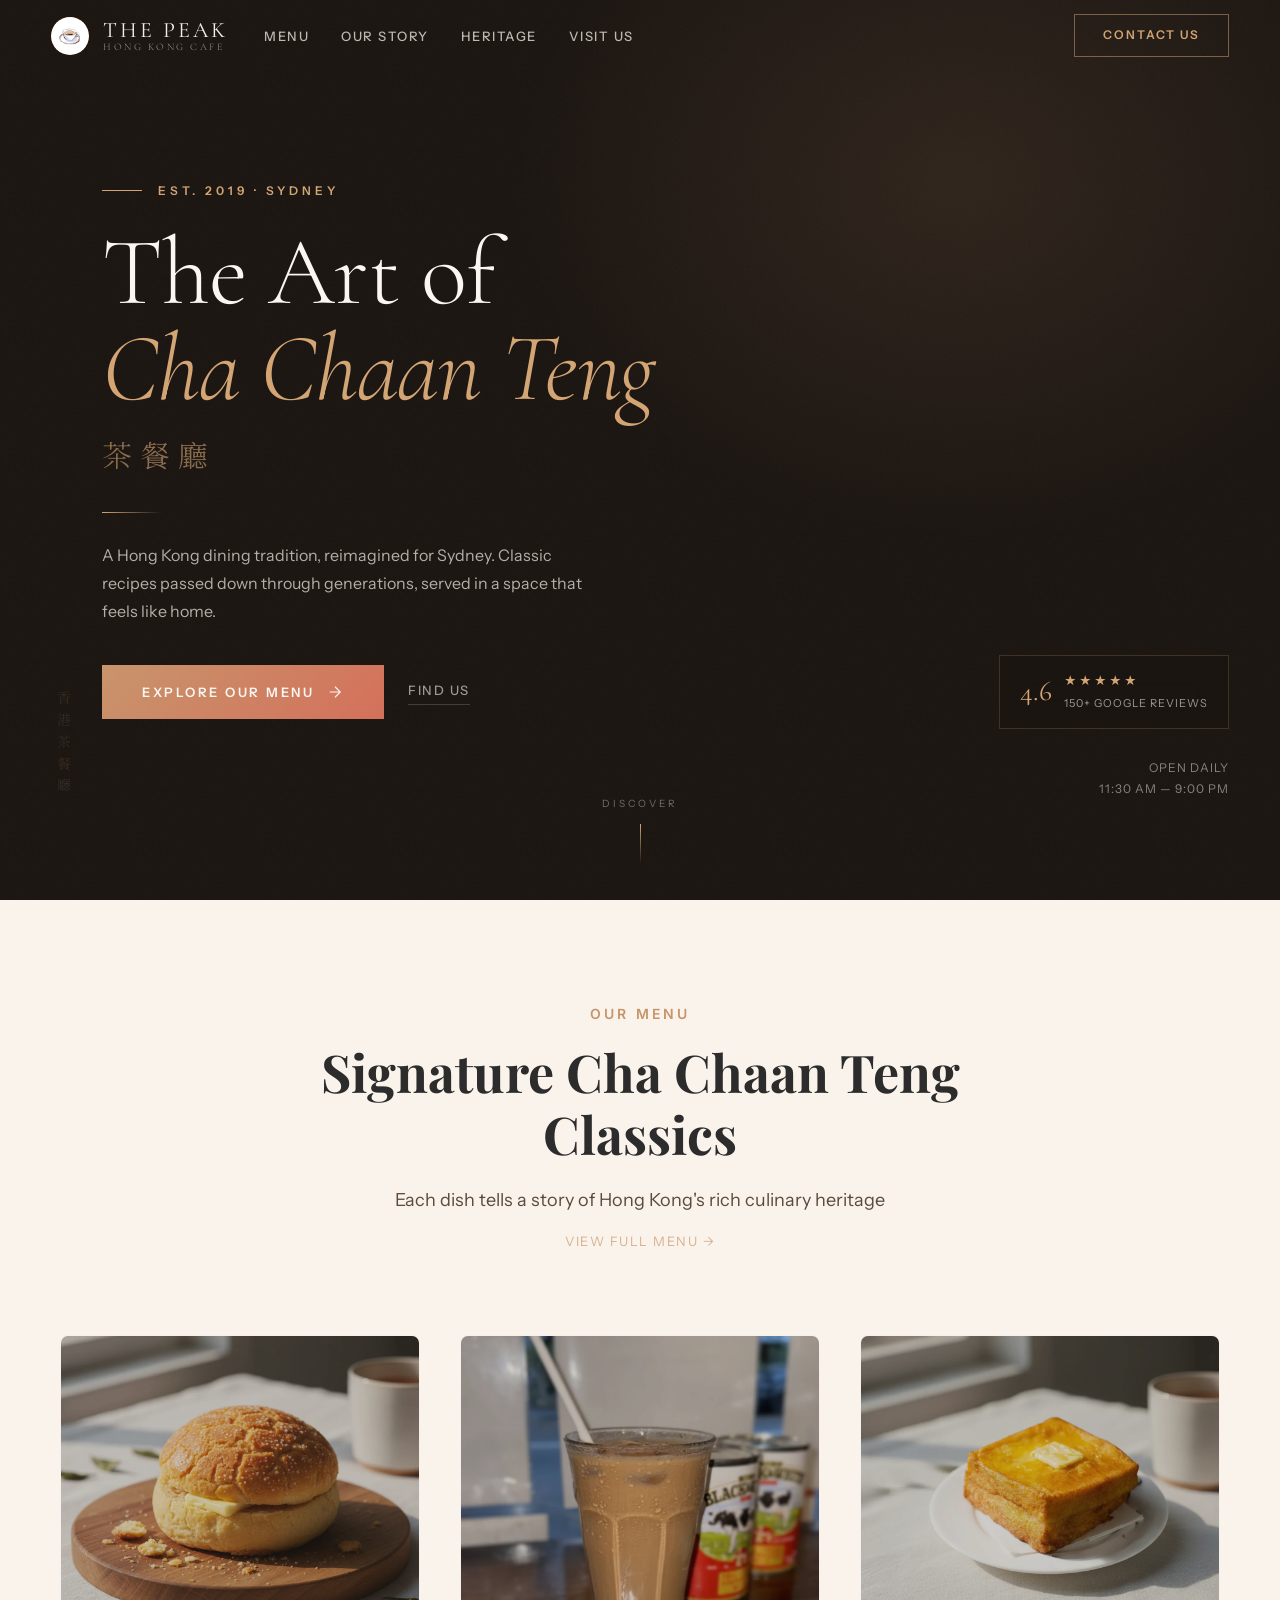
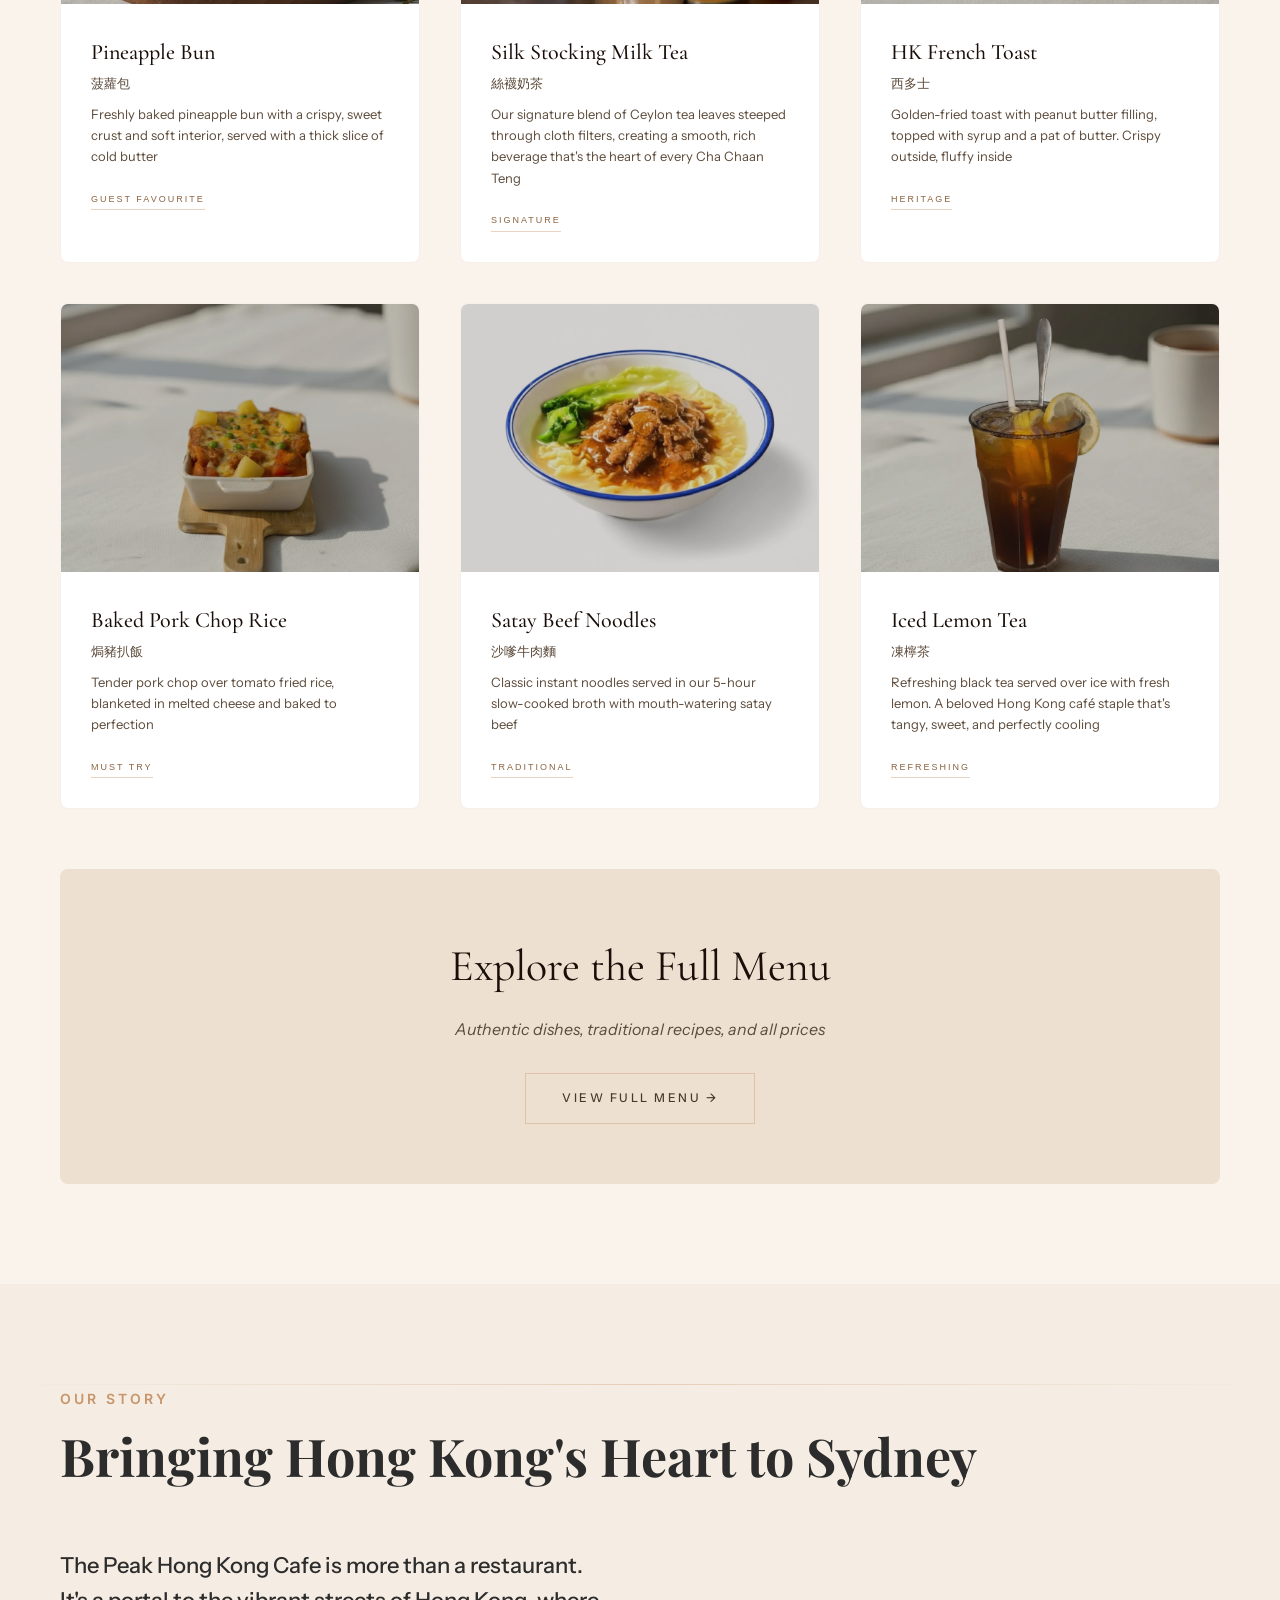
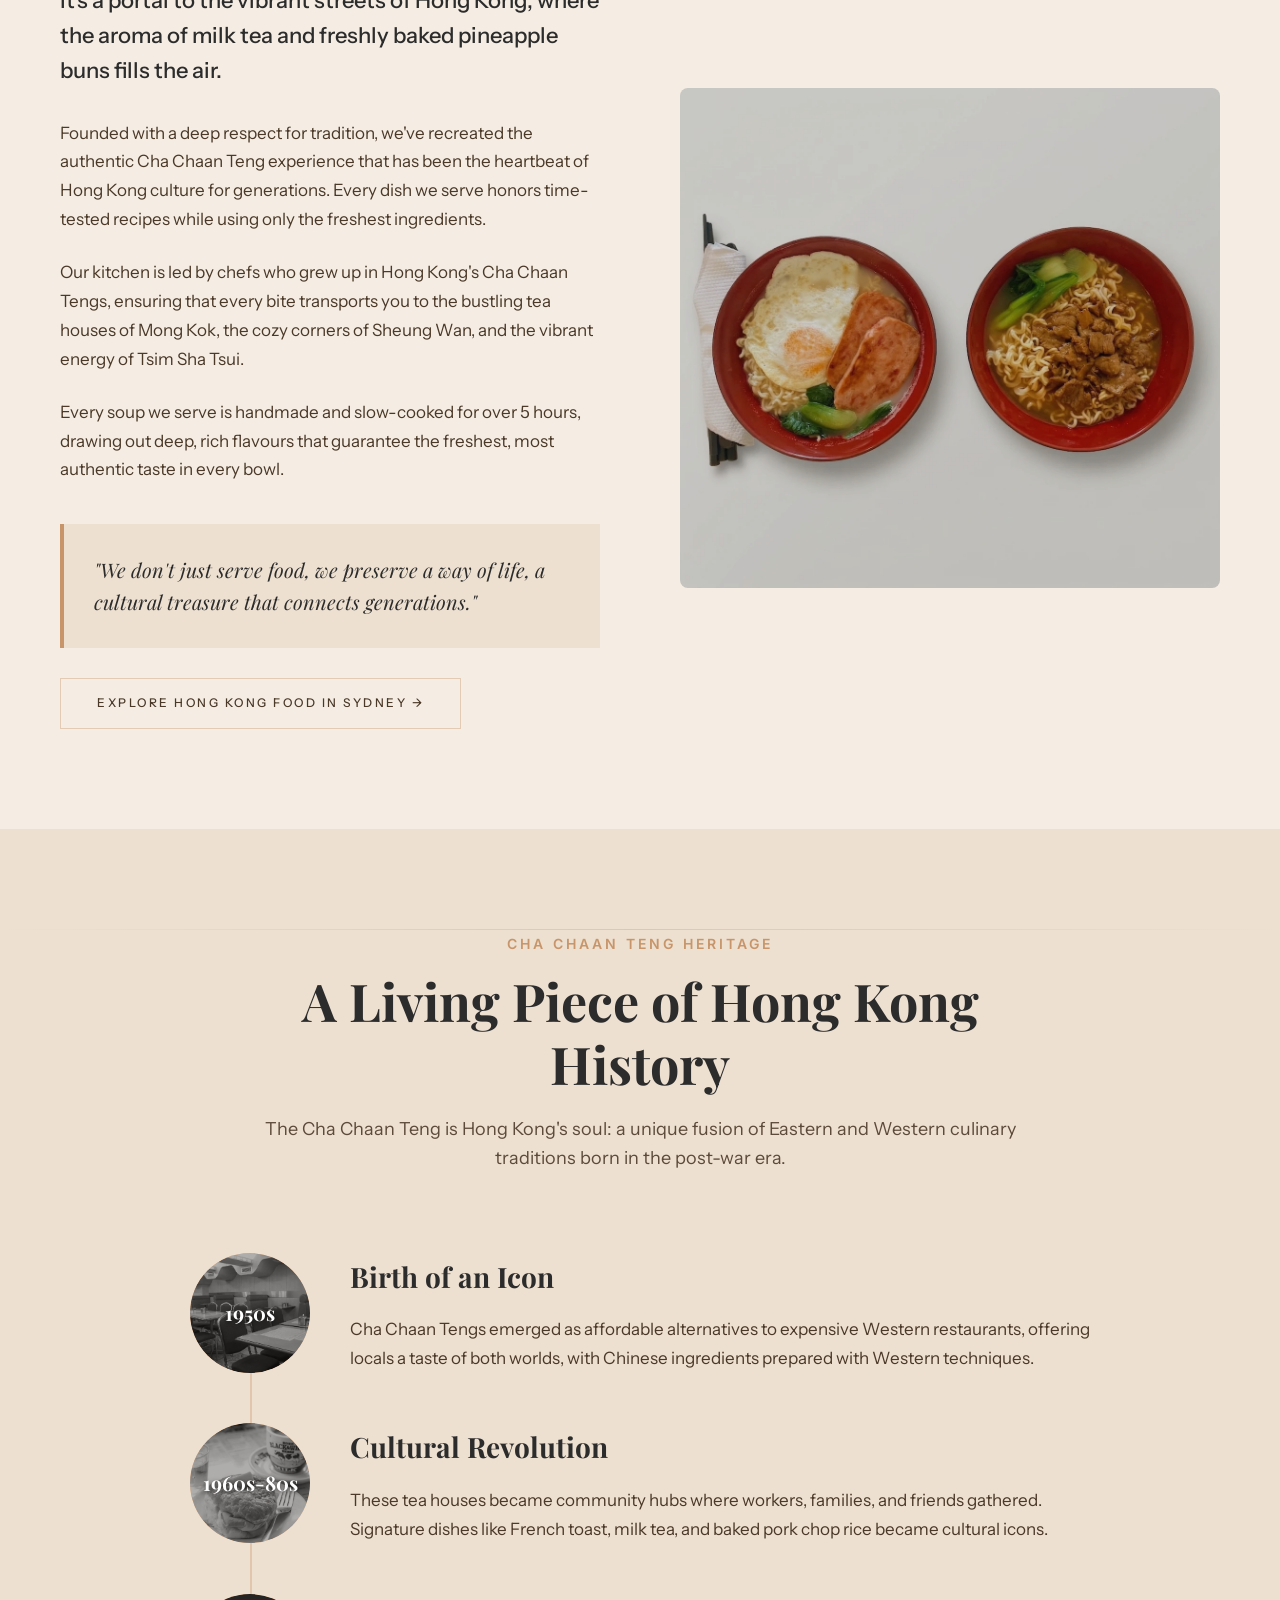
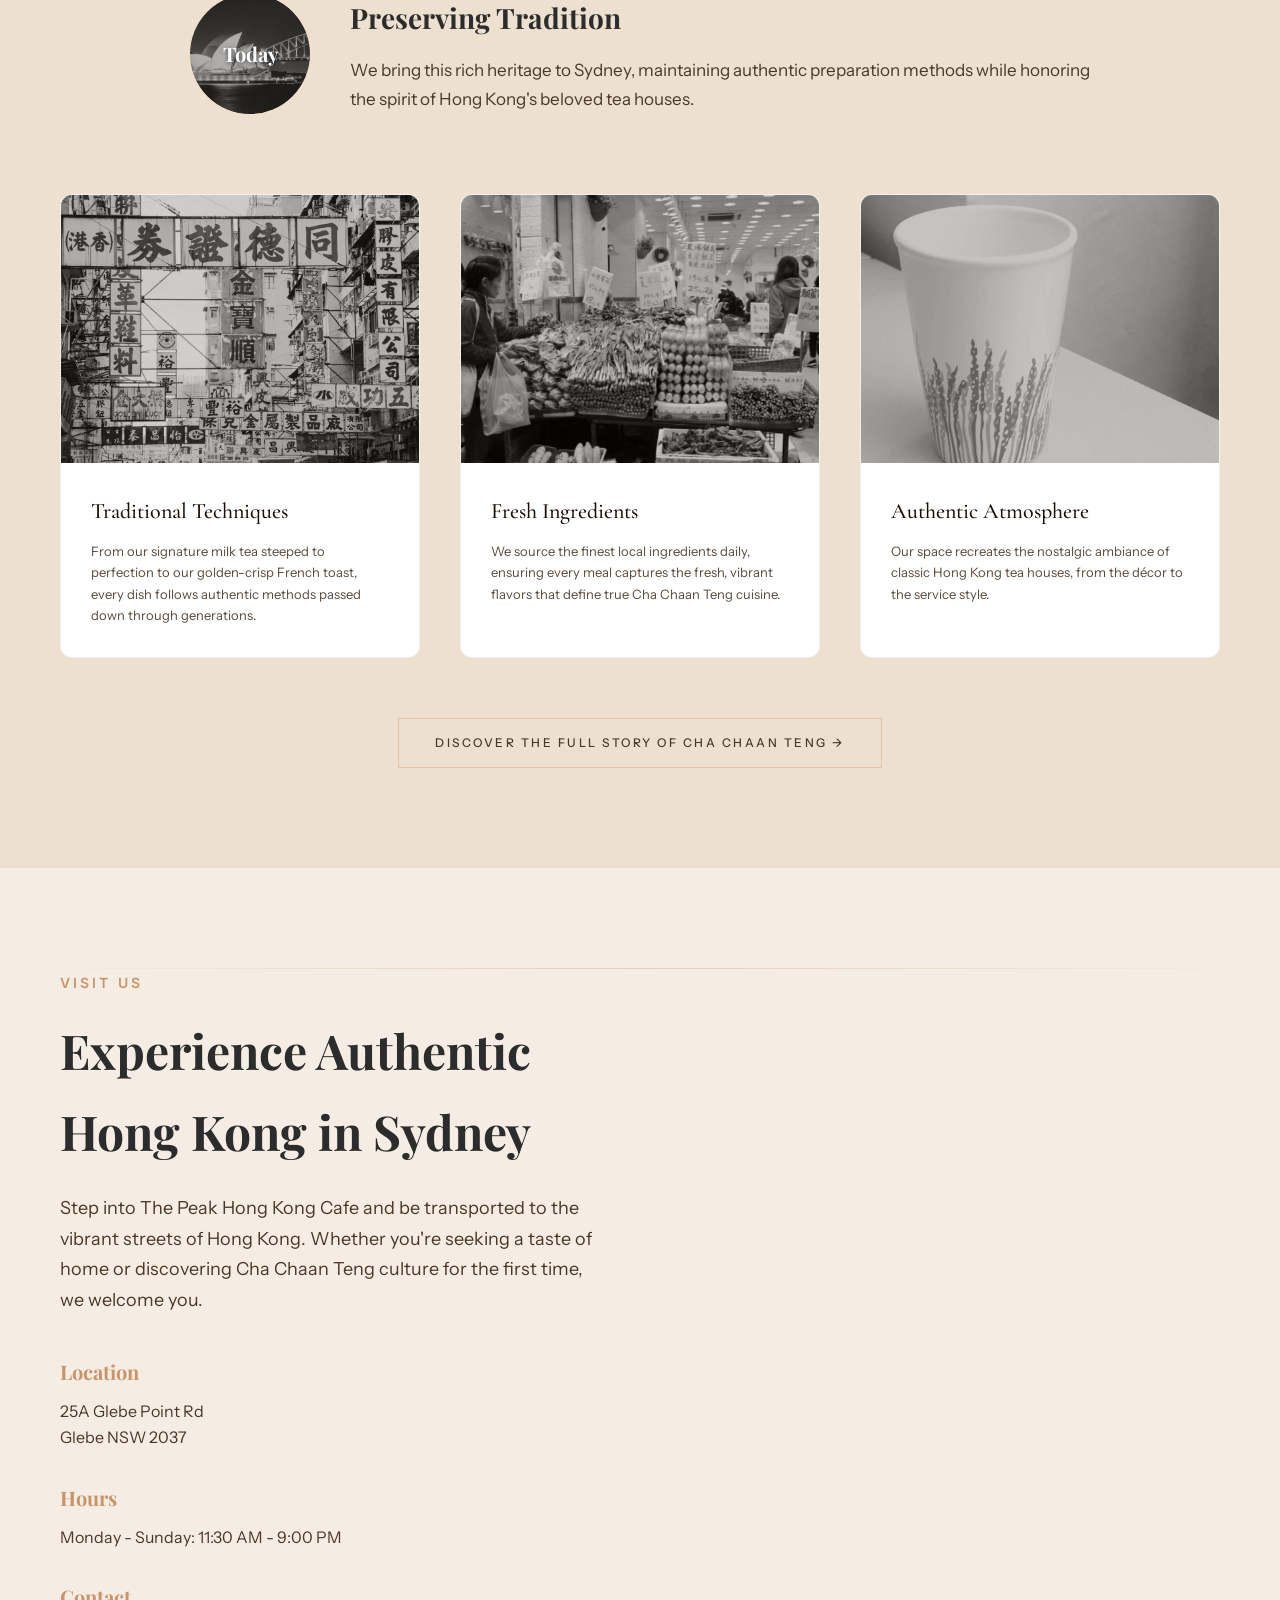
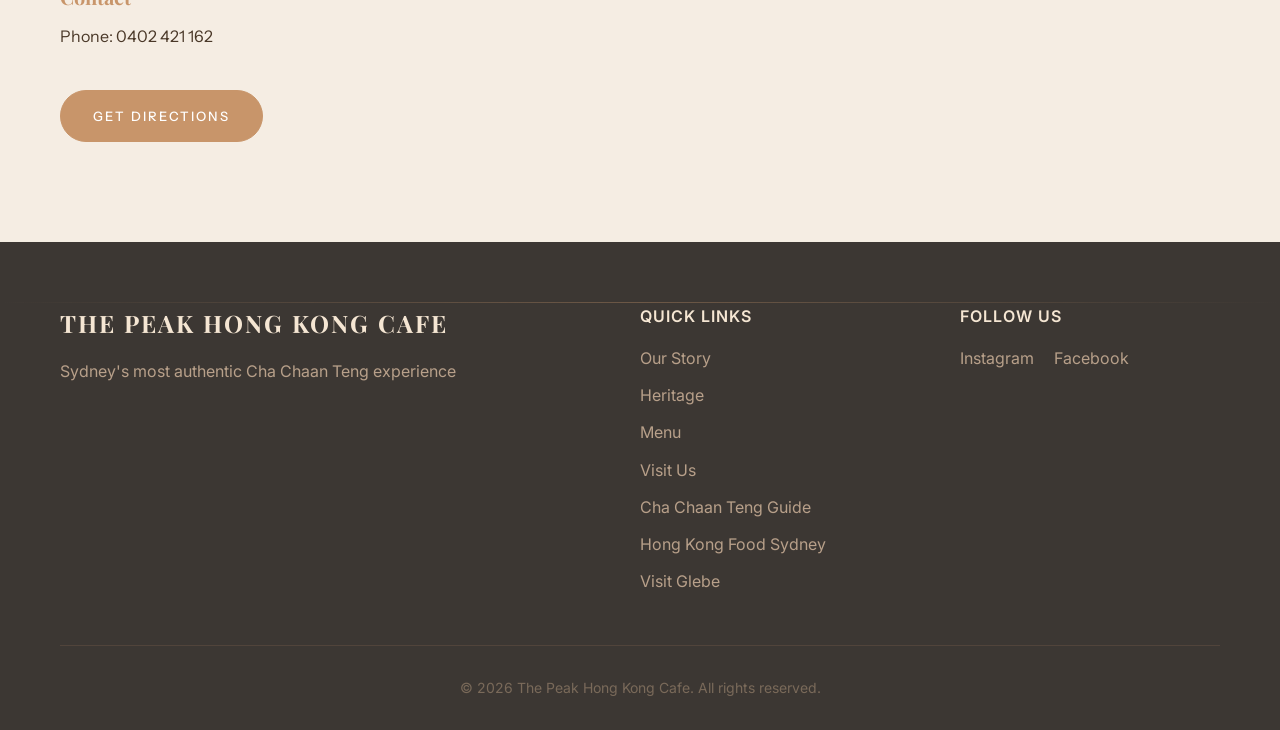
==== commit e44e72ad: "SEO: improve CTR with better OG title, add misspelling variants, update sitemap Co-Authored-By: Clau" ====
--- a/index.html
+++ b/index.html
@@ -3,9 +3,9 @@
 <head>
     <meta charset="UTF-8">
     <meta name="viewport" content="width=device-width, initial-scale=1.0">
-    <title>The Peak Hong Kong Cafe | Sydney's Most Authentic Cha Chaan Teng in Glebe</title>
-    <meta name="description" content="The Peak Hong Kong Cafe in Glebe, Sydney. Authentic Cha Chaan Teng serving satay beef noodles, milk tea, pineapple buns, and classic Hong Kong dishes. Est. 2019.">
-    <meta name="keywords" content="cha chaan teng sydney, hong kong cafe sydney, the peak hong kong cafe, glebe restaurant, hong kong food sydney, milk tea sydney, polo bun sydney">
+    <title>The Peak Hong Kong Cafe | Hong Kong Restaurant & Cha Chaan Teng in Glebe, Sydney</title>
+    <meta name="description" content="The Peak Hong Kong Cafe — a Hong Kong restaurant and cha chaan teng in Glebe, Sydney. Authentic milk tea, pineapple buns, satay beef noodles, and classic Hong Kong dishes. Est. 2019.">
+    <meta name="keywords" content="cha chaan teng sydney, hong kong cafe sydney, the peak hong kong cafe, glebe restaurant, hong kong food sydney, milk tea sydney, pineapple bun sydney, hong kong restaurant sydney, hong kong restaurant glebe, best cha chaan teng sydney, cha chan teng, cha chang teng, char chan teng, hong kong cafe near me, cafe near me, hk cafe sydney, hong kong breakfast sydney">
     <link rel="canonical" href="https://thepeakhkcafe.com.au/">
     <meta name="theme-color" content="#1A0E08">
 
@@ -16,7 +16,7 @@
 
     <!-- Open Graph / Facebook / iMessage -->
     <meta property="og:type" content="restaurant">
-    <meta property="og:title" content="The Peak Hong Kong Cafe | Sydney's Most Authentic Cha Chaan Teng">
+    <meta property="og:title" content="The Peak Hong Kong Cafe — Authentic Hong Kong Cafe & Cha Chaan Teng in Glebe, Sydney">
     <meta property="og:description" content="A Hong Kong dining tradition, reimagined for Sydney. Classic Cha Chaan Teng recipes passed down through generations, served in Glebe.">
     <meta property="og:image" content="https://thepeakhkcafe.com.au/assets/images/logo.webp">
     <meta property="og:image:width" content="1200">
@@ -154,7 +154,7 @@
         <div class="hero-content">
             <div class="hero-eyebrow">Est. 2019 · SYDNEY</div>
             <h1 class="hero-title">The Art of<br><em>Cha Chaan Teng</em></h1>
-            <span class="sr-only">The Peak Hong Kong Cafe - Authentic Cha Chaan Teng in Glebe, Sydney</span>
+            <span class="sr-only">The Peak Hong Kong Cafe — Hong Kong Restaurant & Cha Chaan Teng in Glebe, Sydney</span>
             <div class="hero-chinese">茶餐廳</div>
             <div class="hero-divider"></div>
             <p class="hero-description">
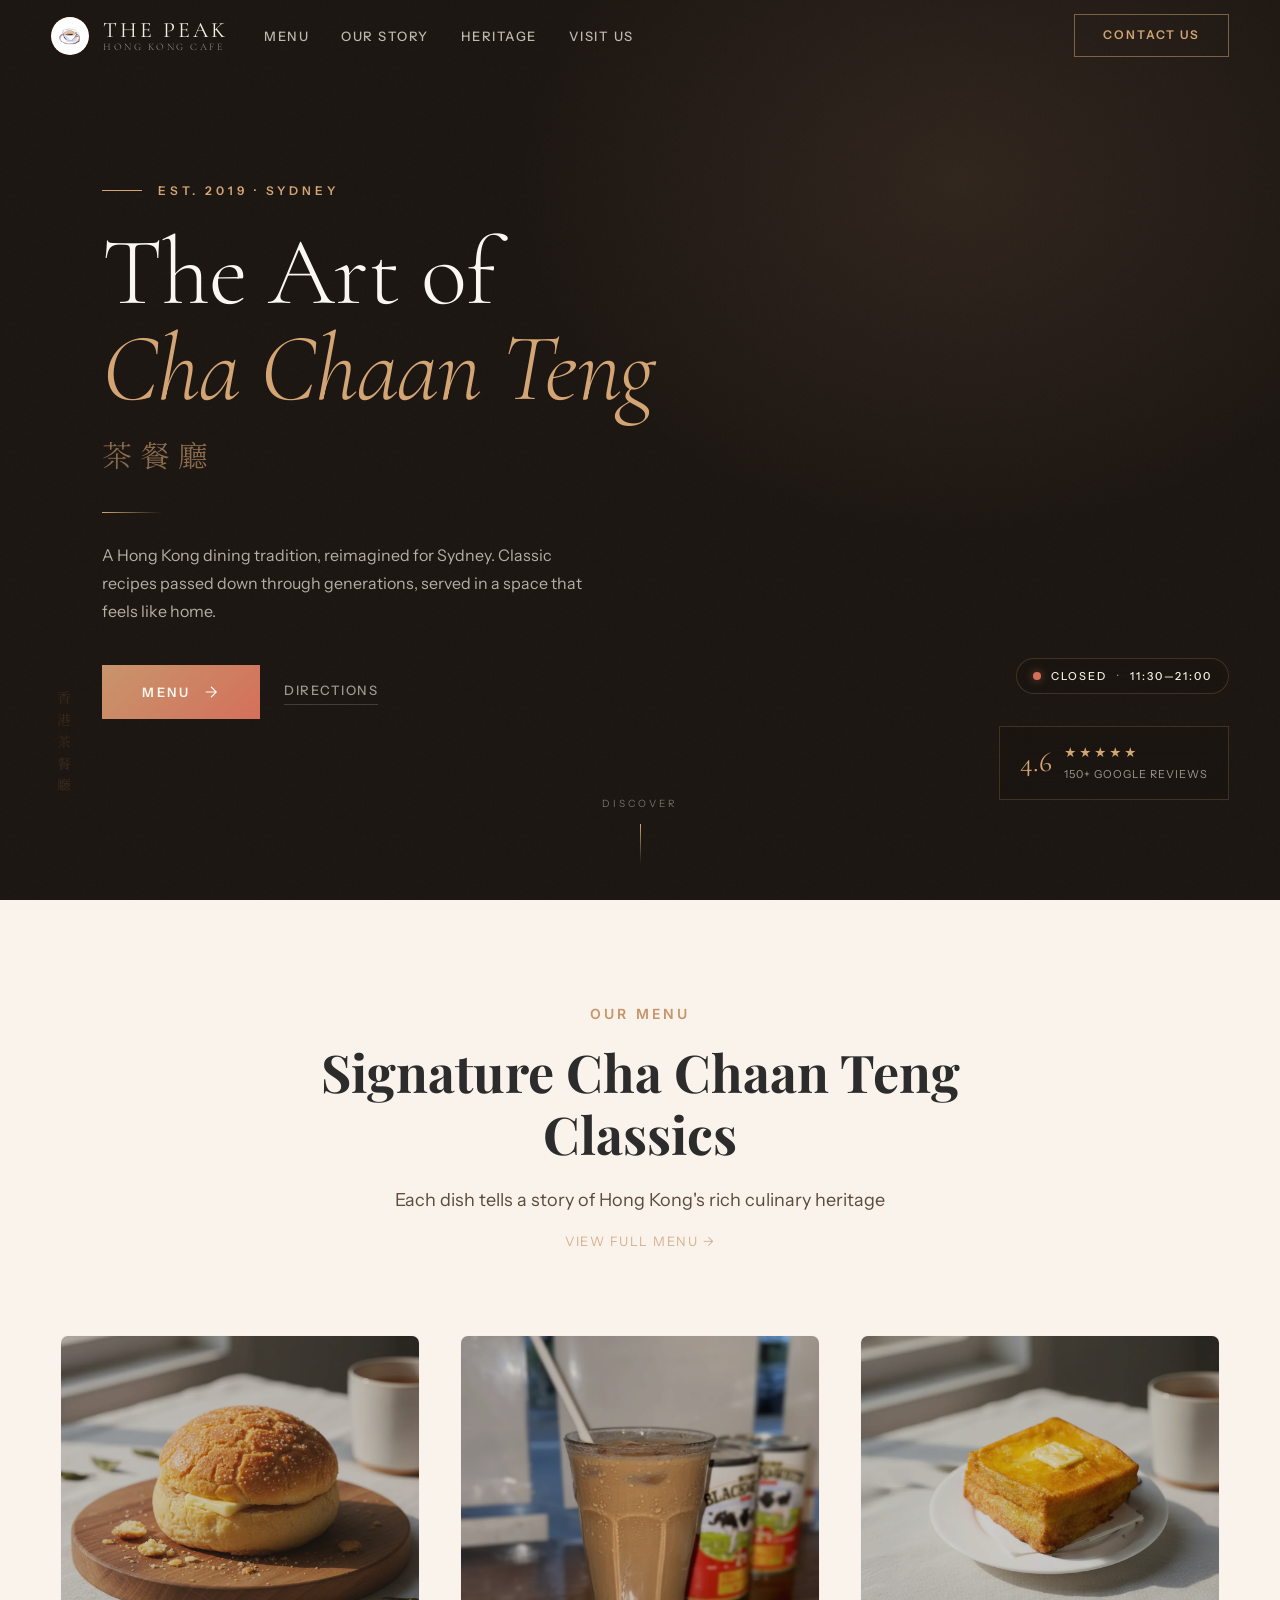
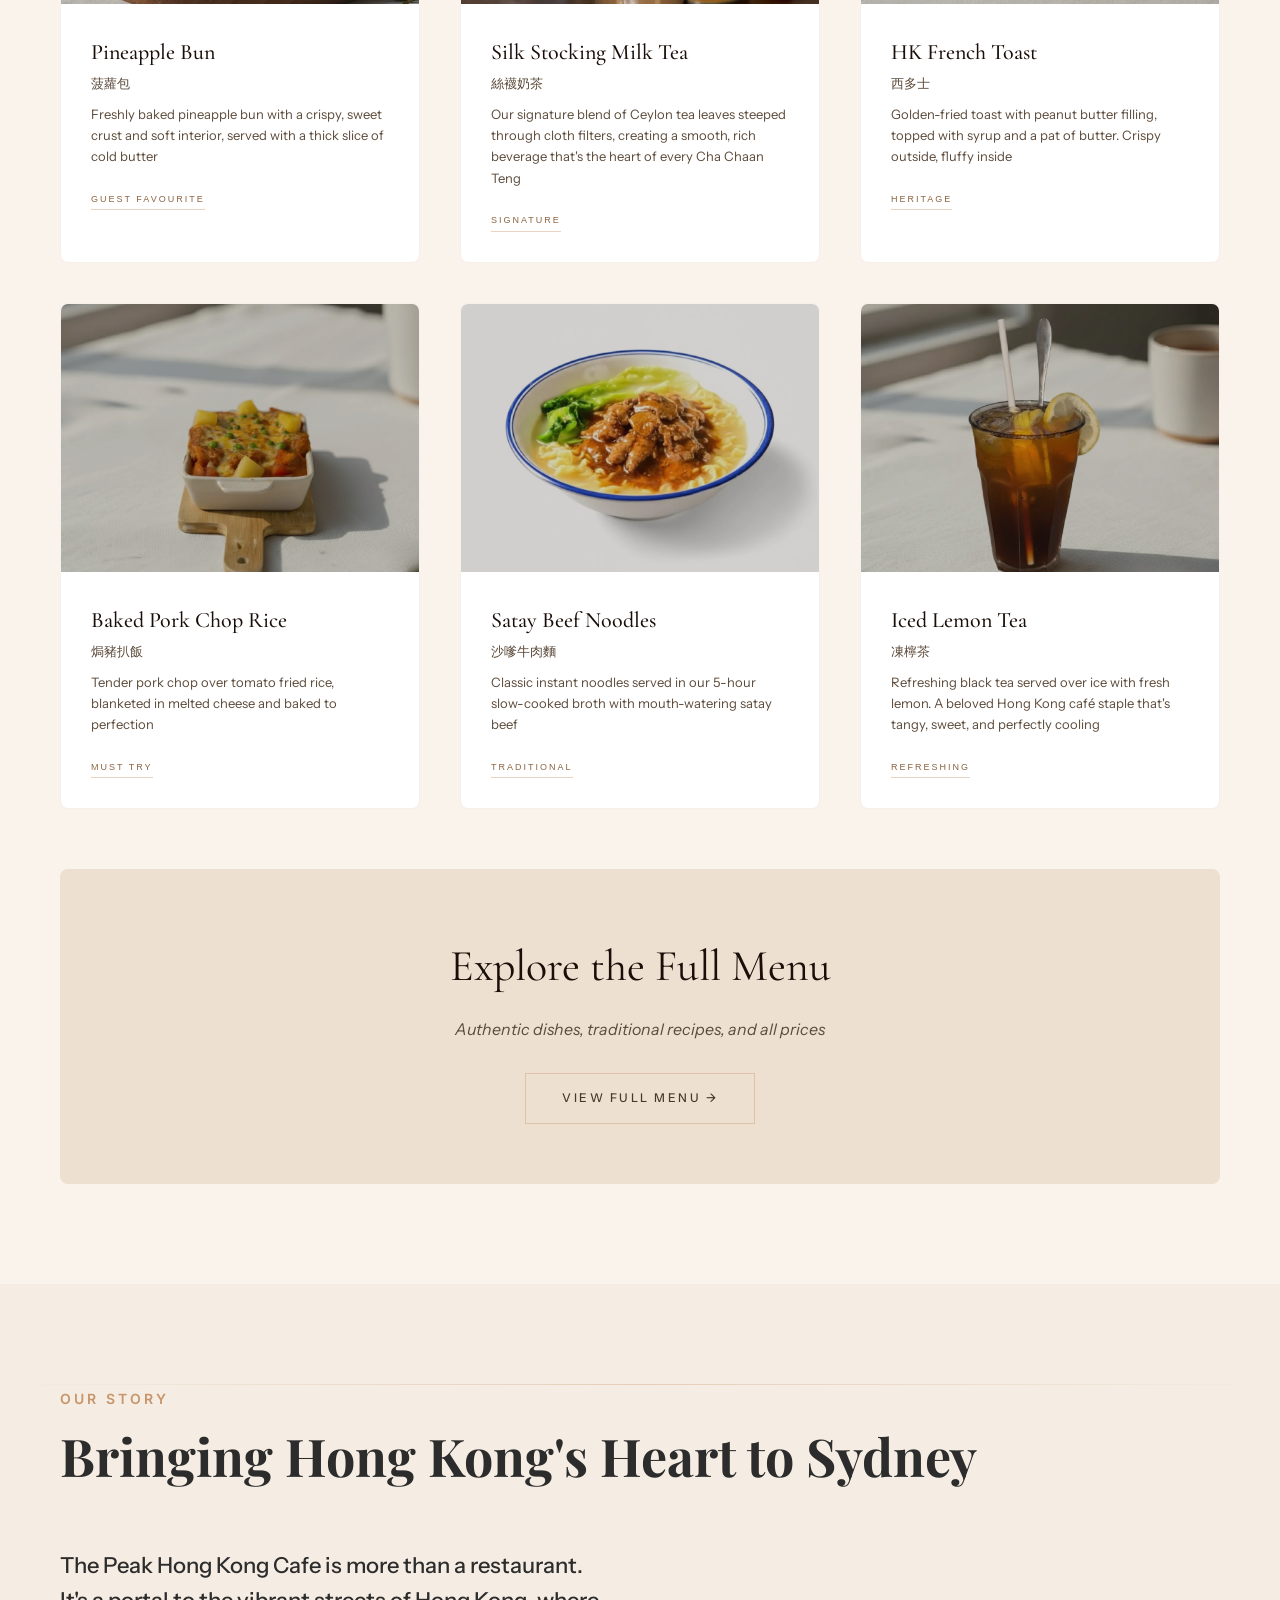
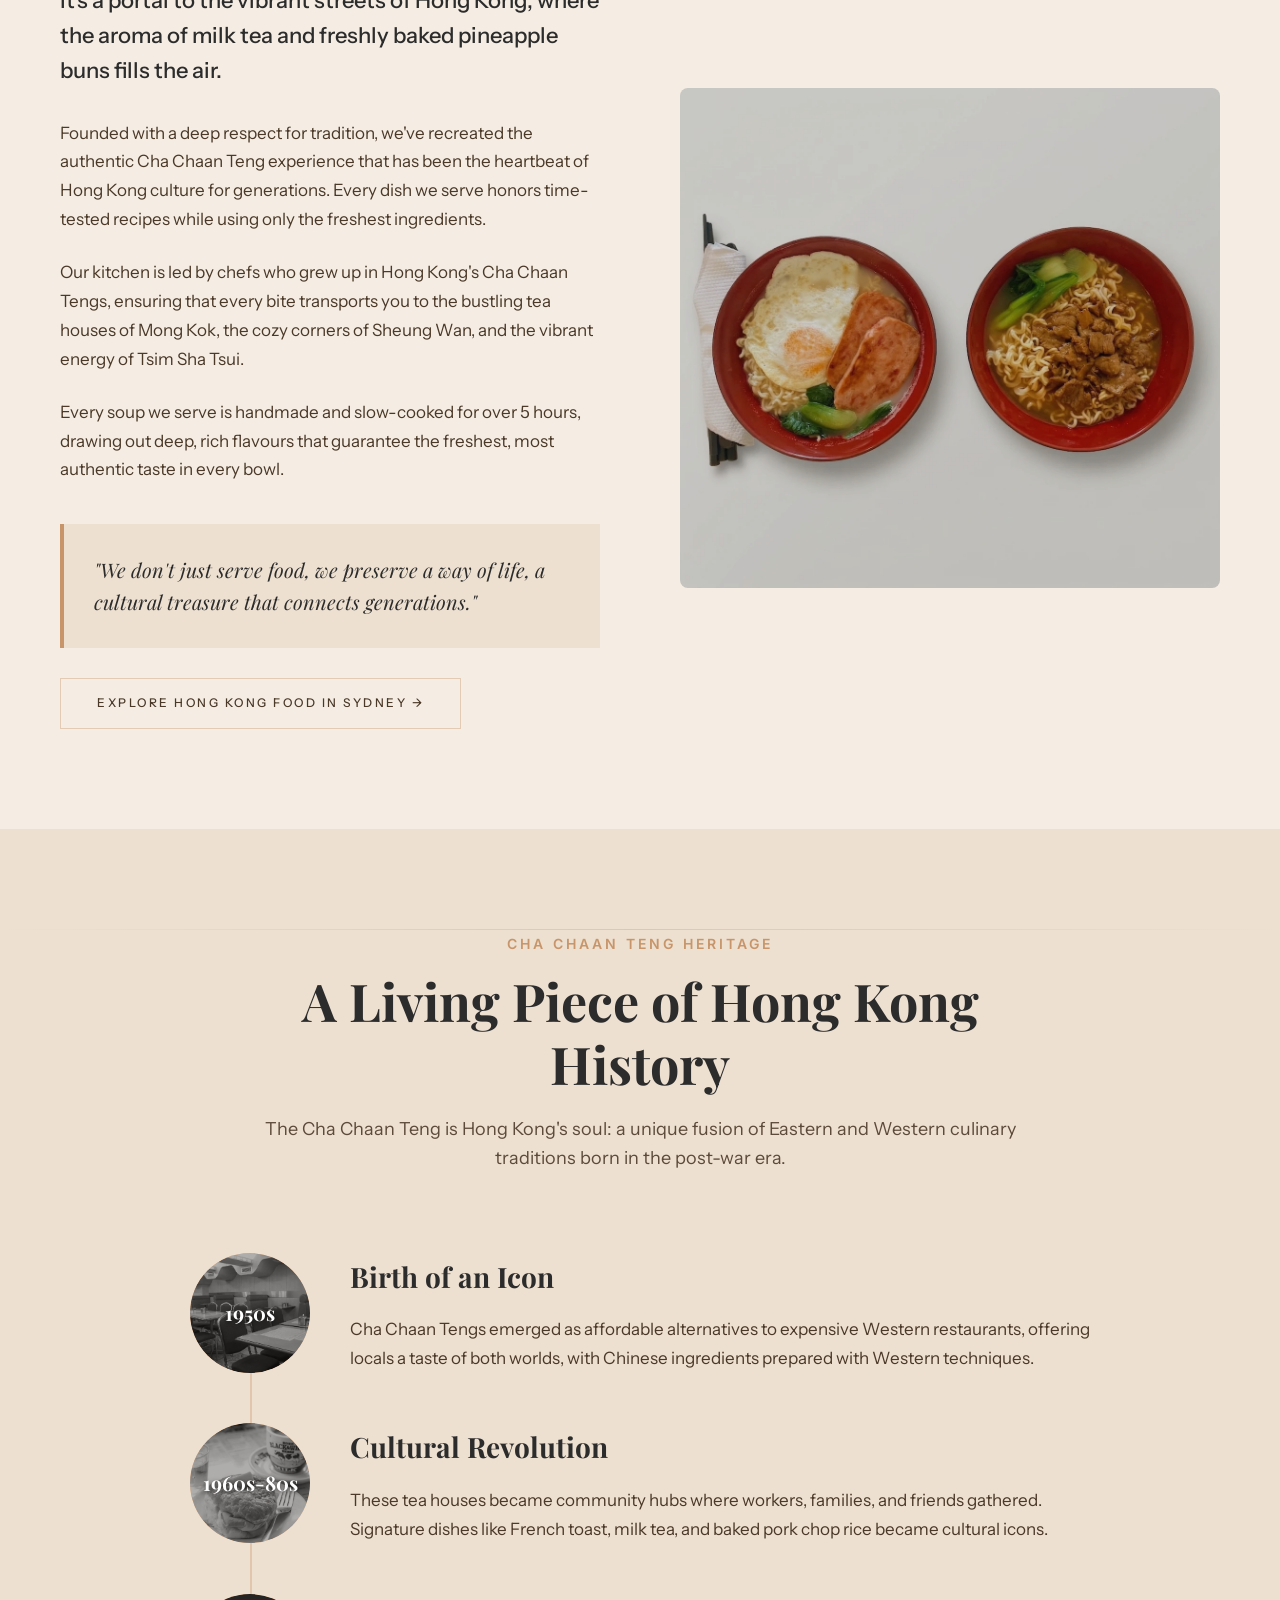
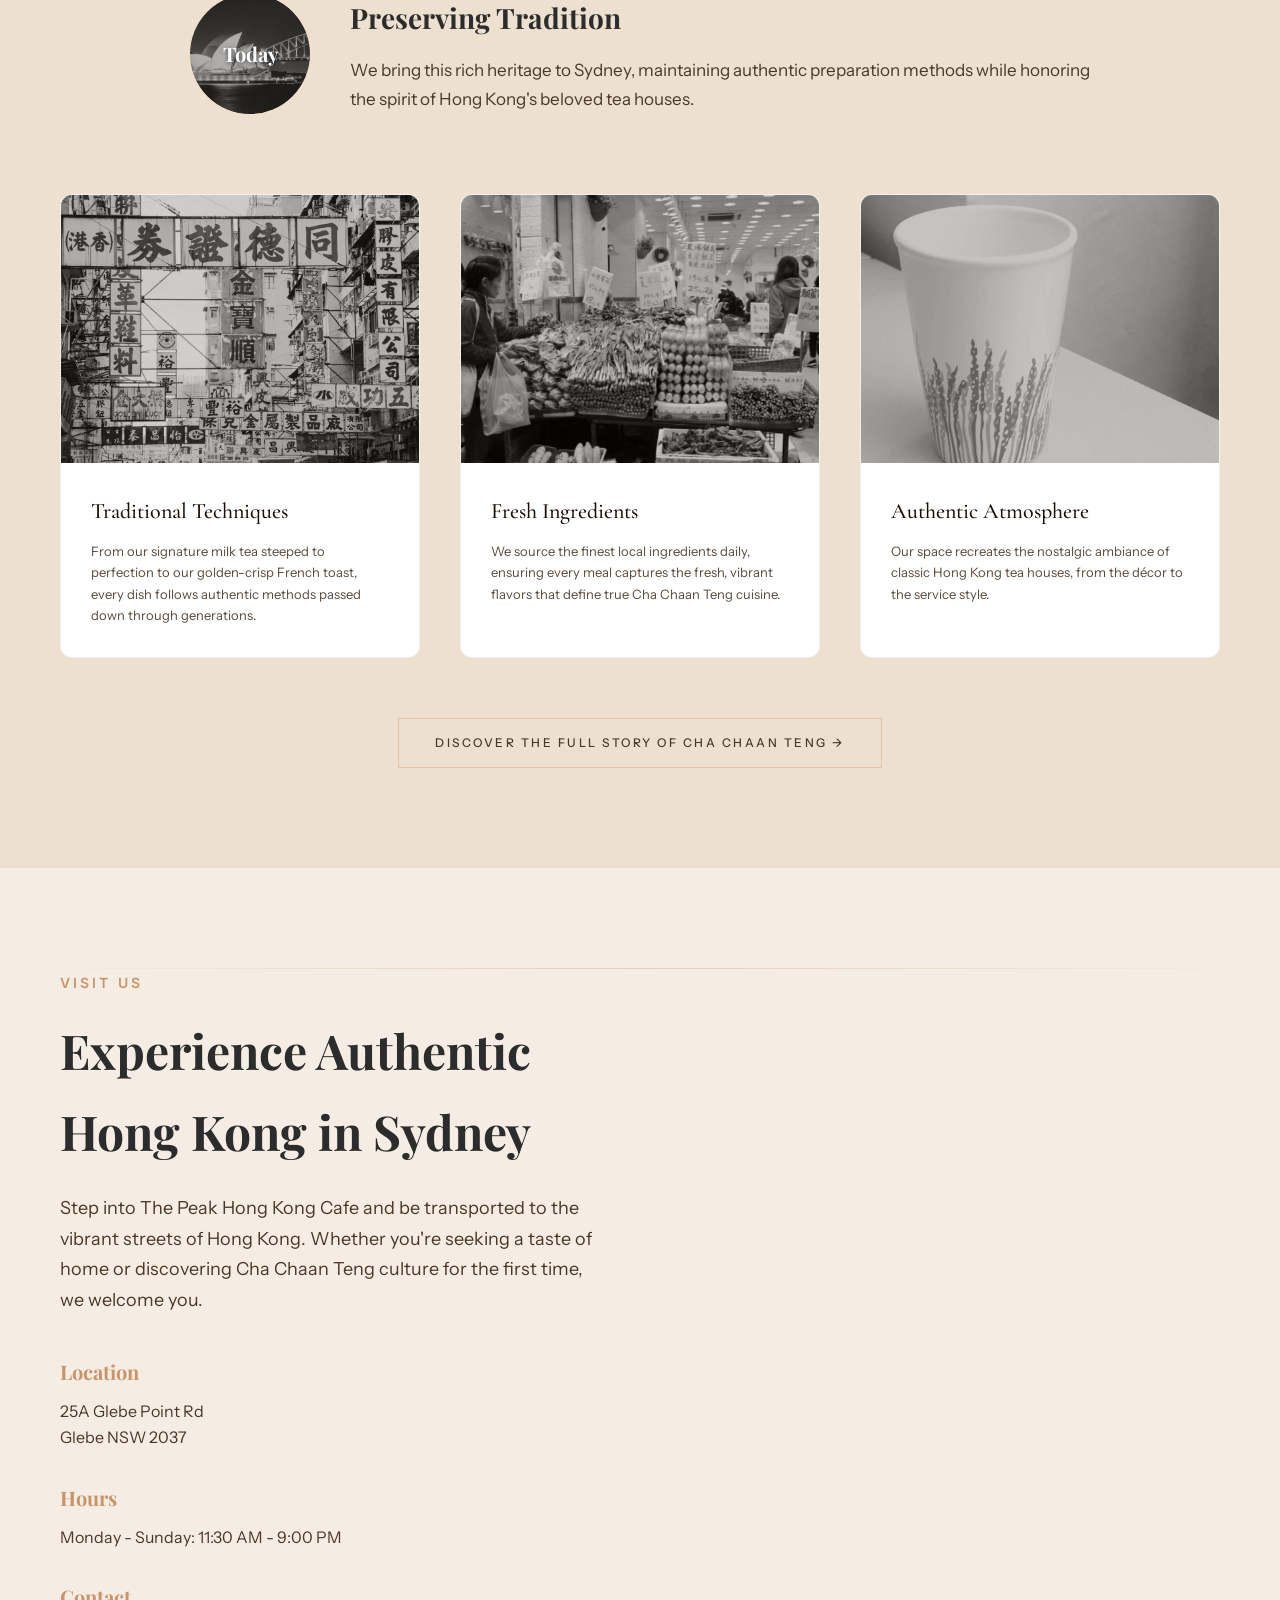
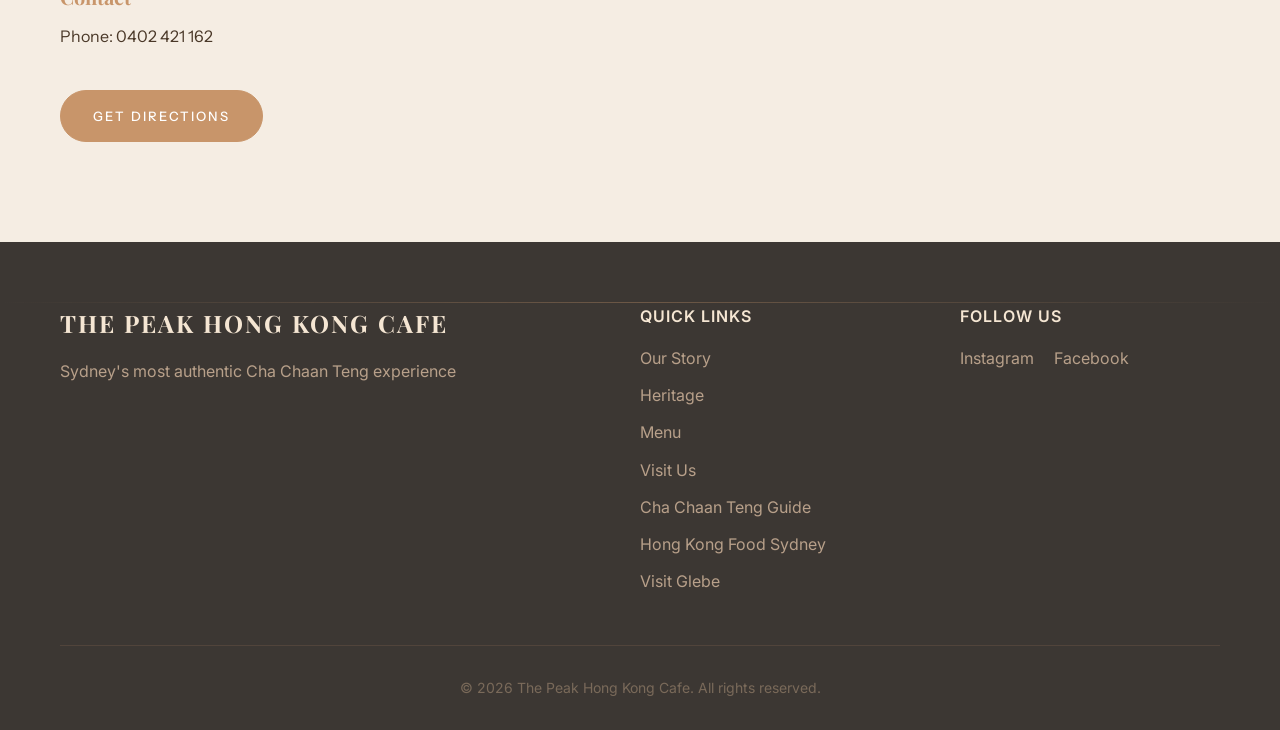
==== commit bc14bac5: "Hero: live open/closed pill + Menu/Directions CTAs Adds a Sydney-time live status pill (OPEN NOW / C" ====
--- a/index.html
+++ b/index.html
@@ -152,6 +152,12 @@
 
         <!-- Main Content -->
         <div class="hero-content">
+            <div class="hero-status hero-status--mobile" data-hero-status data-status="open">
+                <span class="hero-status-dot"></span>
+                <span class="hero-status-text">Open Now</span>
+                <span class="hero-status-sep">·</span>
+                <span class="hero-status-hours">11:30—21:00</span>
+            </div>
             <div class="hero-eyebrow">Est. 2019 · SYDNEY</div>
             <h1 class="hero-title">The Art of<br><em>Cha Chaan Teng</em></h1>
             <span class="sr-only">The Peak Hong Kong Cafe — Hong Kong Restaurant & Cha Chaan Teng in Glebe, Sydney</span>
@@ -161,28 +167,30 @@
                 A Hong Kong dining tradition, reimagined for Sydney. Classic recipes passed down through generations, served in a space that feels like home.
             </p>
             <div class="hero-actions">
-                <a href="#menu" class="hero-btn-primary">
-                    <span>Explore Our Menu</span>
+                <a href="menu.html" class="hero-btn-primary">
+                    <span>Menu</span>
                     <svg width="18" height="18" viewBox="0 0 24 24" fill="none" stroke="currentColor" stroke-width="1.5">
                         <path d="M5 12h14M12 5l7 7-7 7"/>
                     </svg>
                 </a>
-                <a href="#visit" class="hero-btn-secondary">Find Us</a>
+                <a href="https://www.google.com/maps/dir/?api=1&amp;destination=The+Peak+Hong+Kong+Cafe%2C+25A+Glebe+Point+Road%2C+Glebe+NSW+2037" target="_blank" rel="noopener" class="hero-btn-secondary">Directions</a>
             </div>
         </div>
 
         <!-- Right side info -->
         <div class="hero-side">
+            <div class="hero-status hero-status--desktop" data-hero-status data-status="open">
+                <span class="hero-status-dot"></span>
+                <span class="hero-status-text">Open Now</span>
+                <span class="hero-status-sep">·</span>
+                <span class="hero-status-hours">11:30—21:00</span>
+            </div>
             <div class="hero-badge">
                 <div class="hero-badge-rating">4.6</div>
                 <div class="hero-badge-info">
                     <div class="hero-badge-stars">★★★★★</div>
                     <div class="hero-badge-label">150+ Google Reviews</div>
                 </div>
-            </div>
-            <div class="hero-hours">
-                Open Daily<br>
-                11:30 am — 9:00 pm
             </div>
         </div>
 
--- a/styles.css
+++ b/styles.css
@@ -611,6 +611,46 @@
     color: var(--cream);
 }
 
+/* ─── LIVE OPEN/CLOSED STATUS PILL ─── */
+.hero-status {
+    display: inline-flex;
+    align-items: center;
+    gap: 10px;
+    padding: 8px 16px;
+    border-radius: 999px;
+    background: rgba(26, 20, 16, 0.6);
+    backdrop-filter: blur(16px);
+    -webkit-backdrop-filter: blur(16px);
+    border: 1px solid rgba(212, 165, 116, 0.2);
+    font-family: var(--font-body-new);
+    font-size: 11px;
+    font-weight: 500;
+    letter-spacing: 2px;
+    text-transform: uppercase;
+    color: var(--cream);
+    white-space: nowrap;
+    width: fit-content;
+}
+
+.hero-status-dot {
+    width: 8px;
+    height: 8px;
+    border-radius: 50%;
+    background: #7BC47F;
+    box-shadow: 0 0 8px rgba(123, 196, 127, 0.6);
+    flex-shrink: 0;
+}
+
+.hero-status[data-status="closed"] .hero-status-dot {
+    background: var(--coral-accent);
+    box-shadow: 0 0 8px rgba(212, 112, 90, 0.6);
+}
+
+.hero-status-sep { opacity: 0.5; }
+
+.hero-status--mobile  { display: none; }
+.hero-status--desktop { display: inline-flex; margin-bottom: 4px; }
+
 /* ─── DECORATIVE VERTICAL TEXT ─── */
 .hero-vertical {
     position: absolute;
@@ -1655,6 +1695,13 @@
     .hero-side { display: none; }
     .hero-vertical { display: none; }
 
+    .hero-status--mobile {
+        display: inline-flex;
+        align-self: center;
+        margin-bottom: 16px;
+    }
+    .hero-status--desktop { display: none; }
+
     .article-hero {
         height: 40vh;
         min-height: 300px;
@@ -1677,8 +1724,12 @@
     }
 
     .hero-actions {
-        flex-direction: column;
-        align-items: flex-start;
+        flex-wrap: wrap;
+        gap: 16px 20px;
+    }
+
+    .hero-btn-primary {
+        padding: 14px 28px;
     }
 }
 
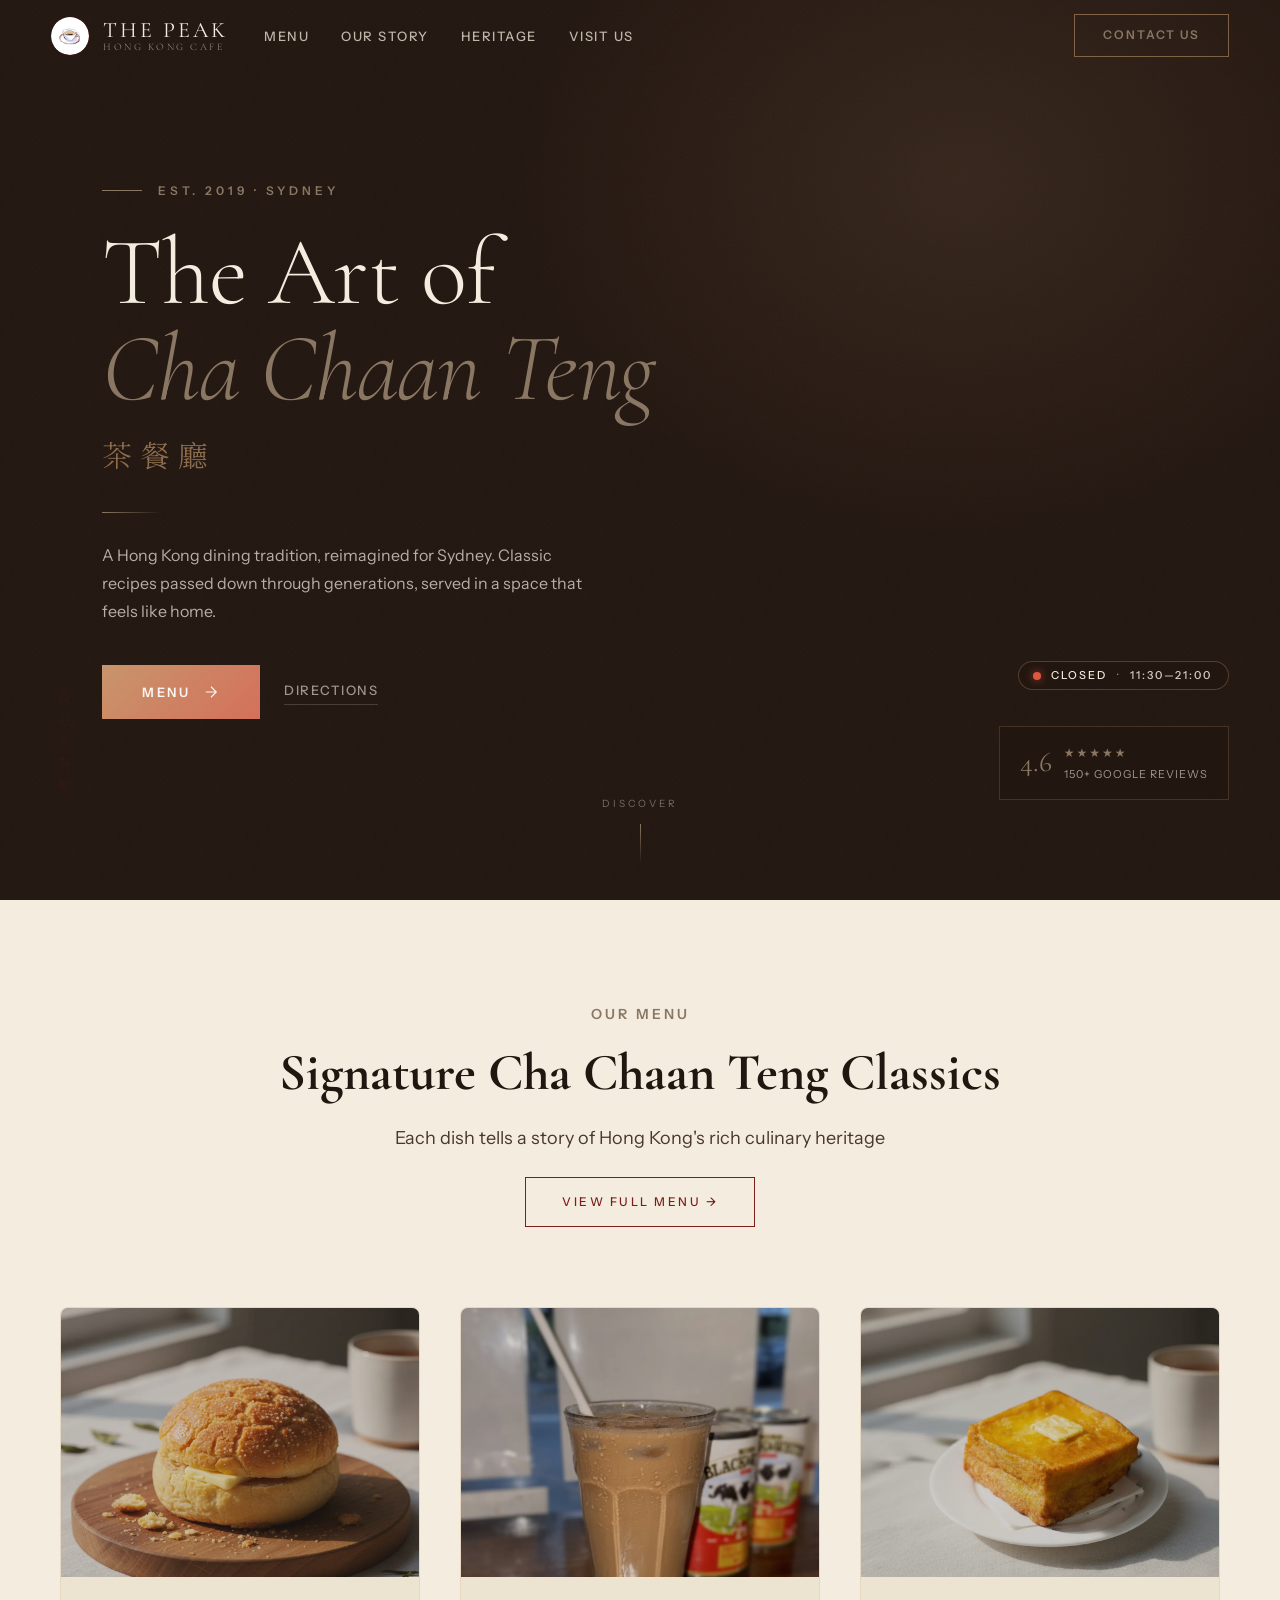
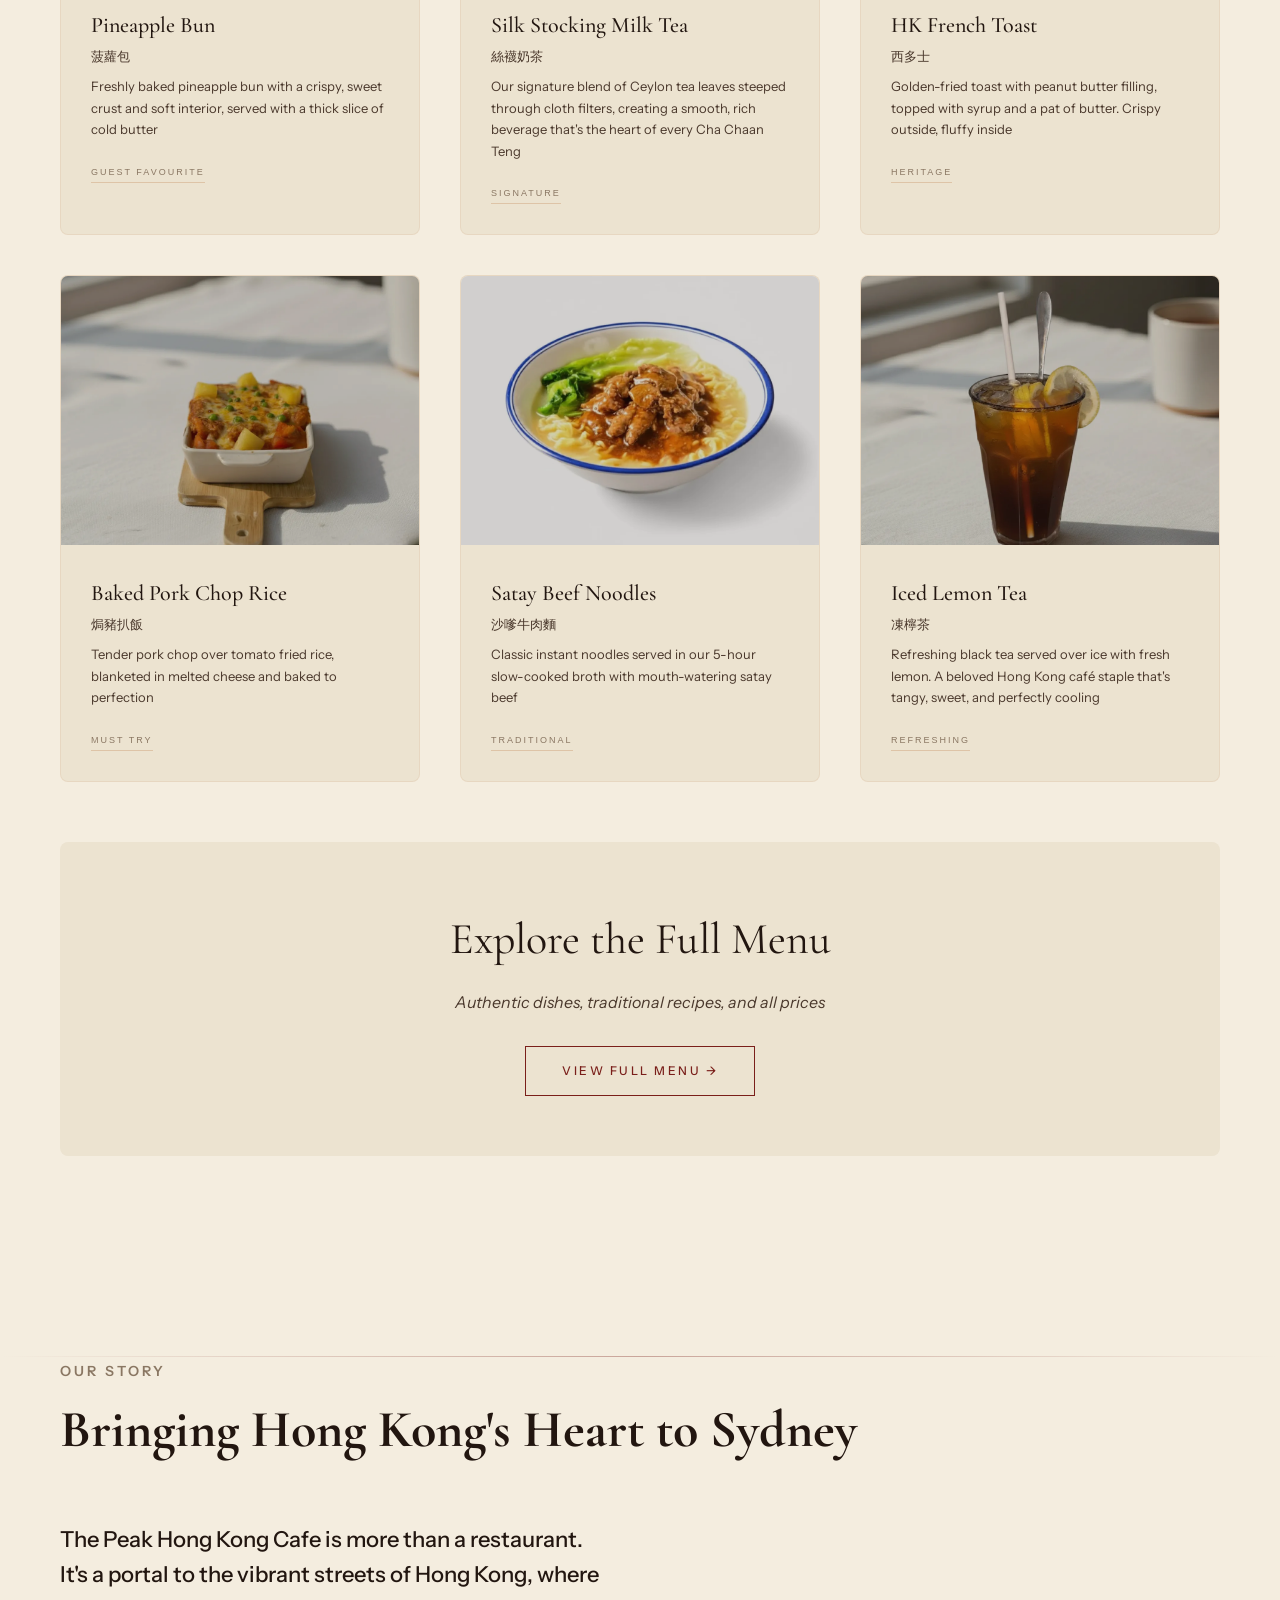
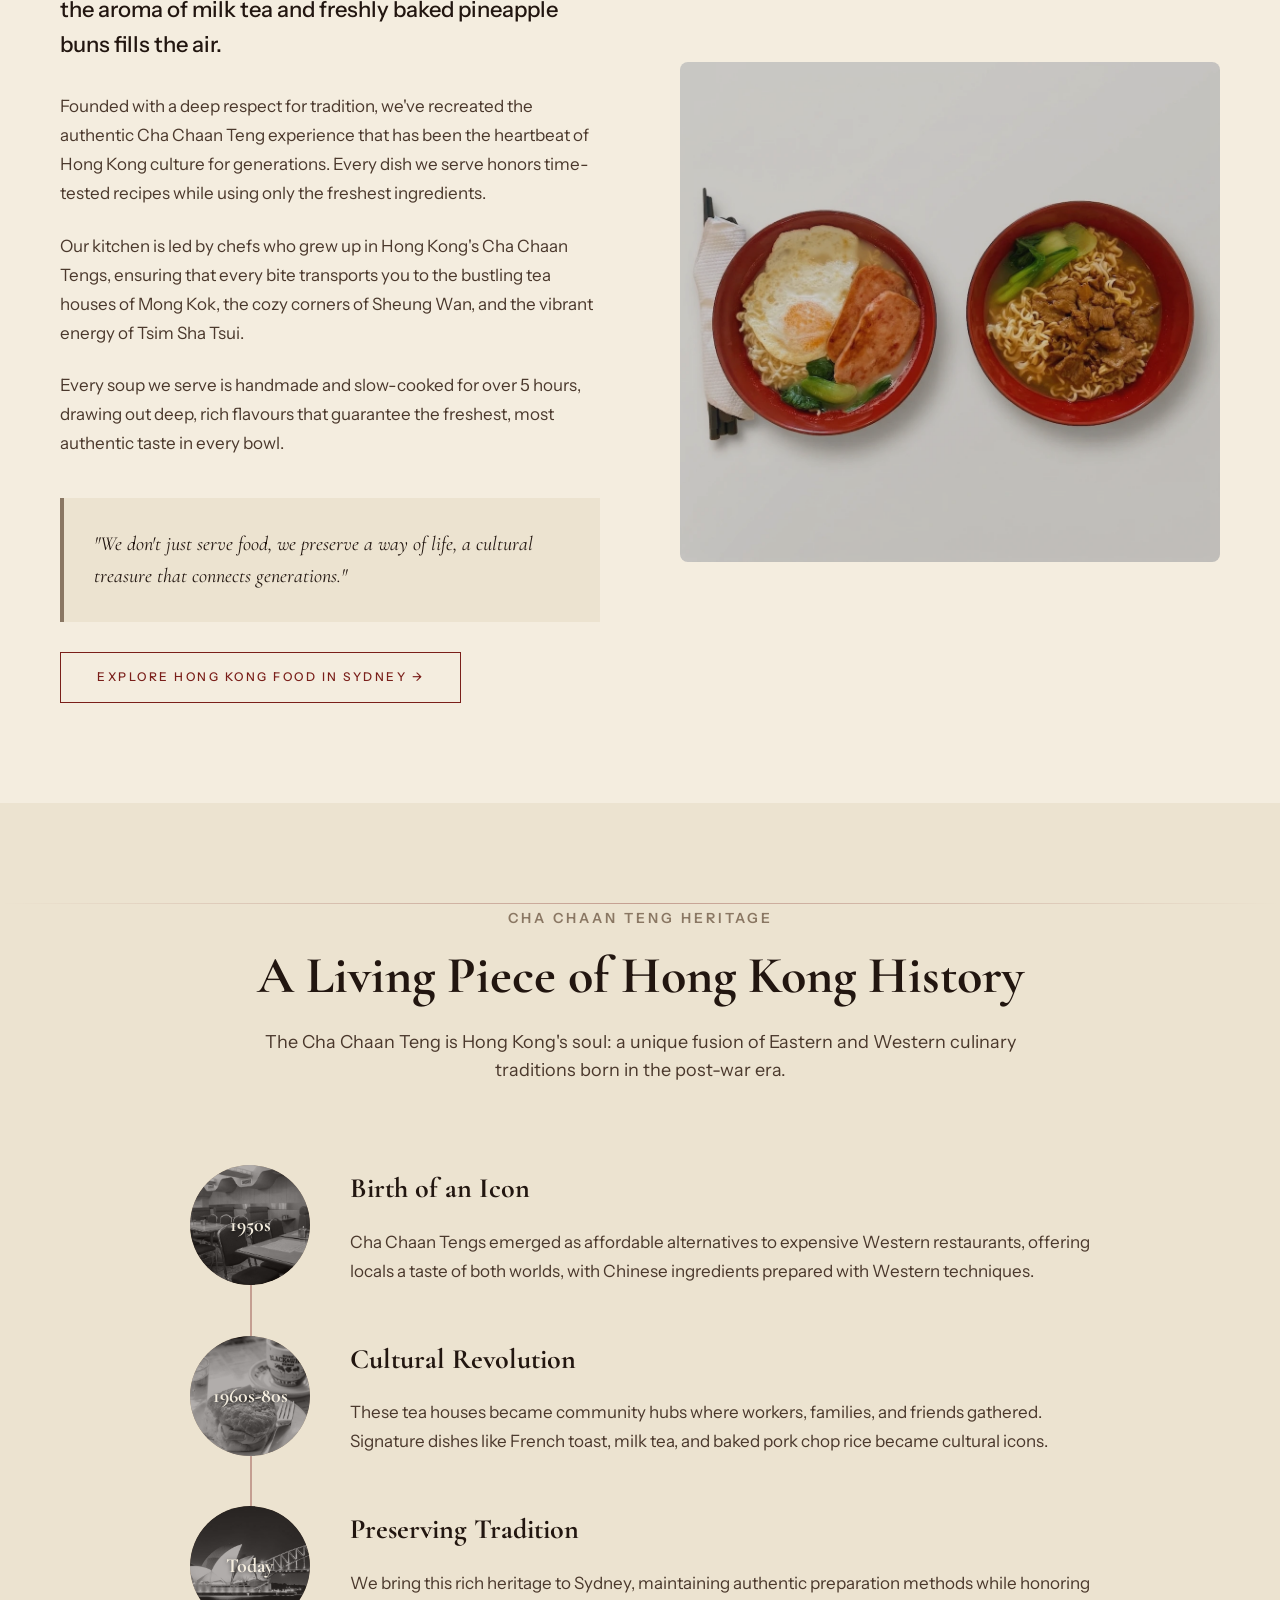
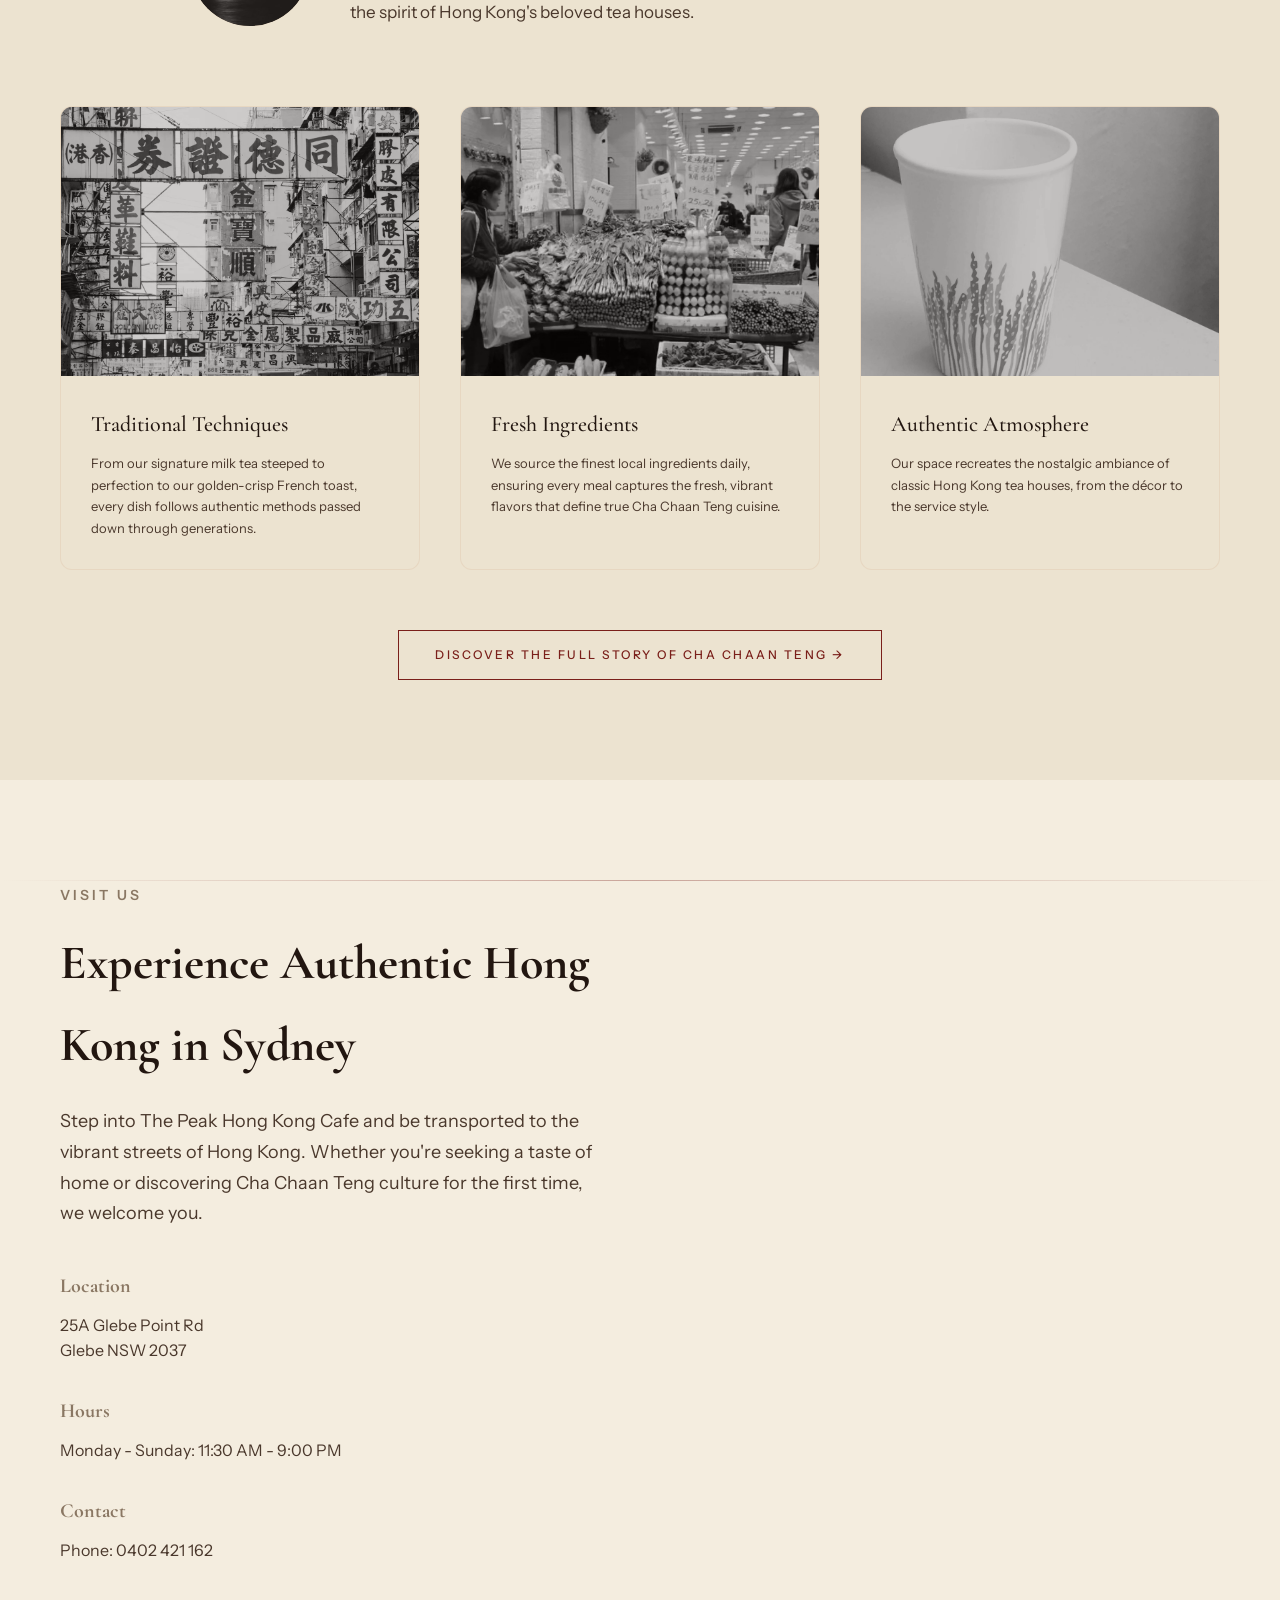
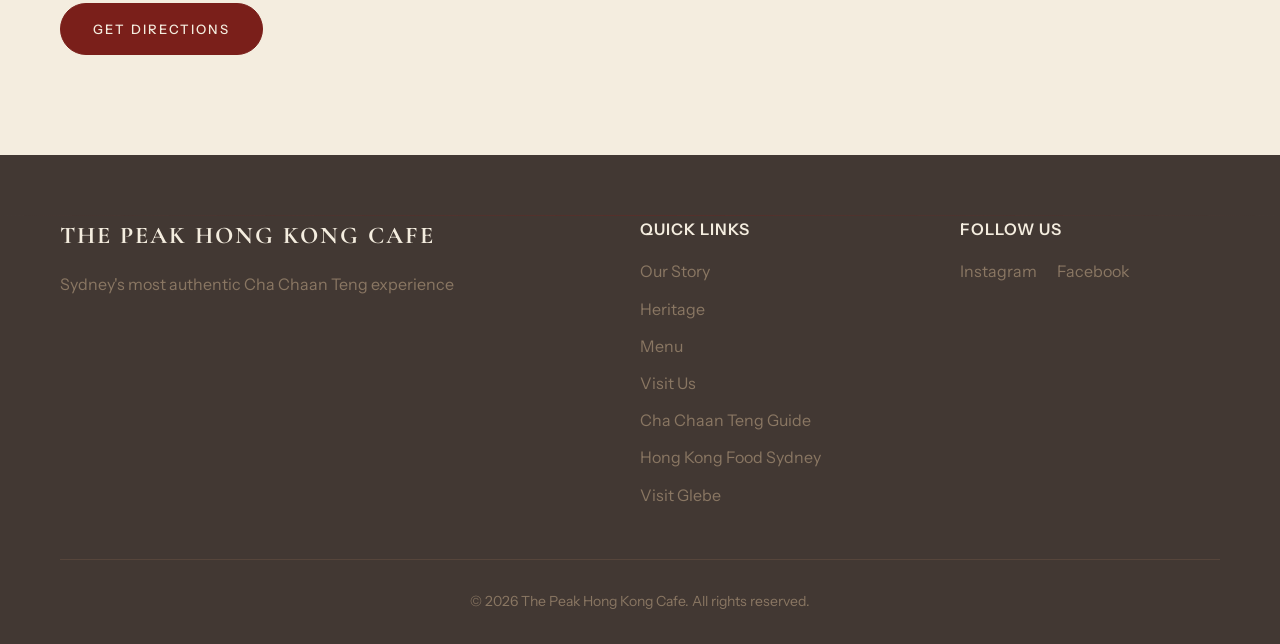
==== commit d81cf15f: "Brand identity alignment: palette + typography across the site Maps every existing CSS color token o" ====
--- a/index.html
+++ b/index.html
@@ -99,8 +99,8 @@
     <link rel="preload" as="video" href="assets/video/hero-milk-tea-pour.mp4" type="video/mp4">
     <link rel="preconnect" href="https://fonts.googleapis.com">
     <link rel="preconnect" href="https://fonts.gstatic.com" crossorigin>
-    <link href="https://fonts.googleapis.com/css2?family=Cormorant+Garamond:ital,wght@0,300;0,400;0,500;0,600;1,300;1,400&family=Instrument+Sans:wght@400;500;600&family=Noto+Serif+TC:wght@300;400;500;600&family=Playfair+Display:wght@400;600;700&family=Inter:wght@300;400;500;600&display=swap" rel="stylesheet" media="print" onload="this.media='all'">
-    <noscript><link href="https://fonts.googleapis.com/css2?family=Cormorant+Garamond:ital,wght@0,300;0,400;0,500;0,600;1,300;1,400&family=Instrument+Sans:wght@400;500;600&family=Noto+Serif+TC:wght@300;400;500;600&family=Playfair+Display:wght@400;600;700&family=Inter:wght@300;400;500;600&display=swap" rel="stylesheet"></noscript>
+    <link href="https://fonts.googleapis.com/css2?family=Cormorant+Garamond:ital,wght@0,300;0,400;0,500;0,600;1,300;1,400;1,500&family=Noto+Serif+TC:wght@300;400;500;600&family=Instrument+Sans:ital,wght@0,400;0,500;0,600;1,400&display=swap" rel="stylesheet" media="print" onload="this.media='all'">
+    <noscript><link href="https://fonts.googleapis.com/css2?family=Cormorant+Garamond:ital,wght@0,300;0,400;0,500;0,600;1,300;1,400;1,500&family=Noto+Serif+TC:wght@300;400;500;600&family=Instrument+Sans:ital,wght@0,400;0,500;0,600;1,400&display=swap" rel="stylesheet"></noscript>
     <link rel="stylesheet" href="styles.css">
 </head>
 <body>
--- a/styles.css
+++ b/styles.css
@@ -9,48 +9,54 @@
 }
 
 :root {
-    /* Premium color palette */
-    --warm-black: #1a1410;
-    --deep-brown: #2a2018;
-    --amber: #c8956c;
-    --gold: #d4a574;
-    --cream: #f5efe6;
-    --warm-white: #faf7f2;
-    --coral-accent: #d4705a;
-
-    /* Warm ivory gradient system */
-    --bg-cream: #FAF3EB;
-    --bg-warm-ivory: #F5EDE3;
-    --bg-parchment: #EDE0D0;
-    --bg-linen: #E8D9C8;
-    --deep-brown-bg: #1A0E08;
-    --warm-gold: #C8956A;
-    --text-body: #4A3828;
-    --text-muted: #5C4A3A;
-    --text-hint: #7A6A5A;
-    --text-light-warm: #F5E6D3;
-    --text-light-muted: #B8A08A;
-    --border-warm: rgba(200, 149, 106, 0.2);
-    --border-warm-md: rgba(200, 149, 106, 0.35);
-    --section-divider: linear-gradient(to right, transparent, rgba(200, 149, 106, 0.35), transparent);
-
-    /* Legacy colors for sections below hero */
-    --primary-color: #E85D55;
-    --primary-dark: #d34740;
-    --accent-color: #FF8B85;
-    --text-dark: #2c2c2c;
-    --text-light: #666;
-    --background-light: #fefefe;
-    --background-cream: #fffbf7;
-    --white: #ffffff;
-    --border-color: #f0f0f0;
-
-    /* Typography */
-    --font-display: 'Cormorant Garamond', serif;
+    /* Brand palette (ground truth, from brand identity PDF) */
+    --paper:        #F4EDDF;   /* Cream Paper — primary surface */
+    --paper-deep:   #ECE3D0;   /* Deep Cream — tertiary surface */
+    --ink:          #221610;   /* Deep Ink — primary text */
+    --ink-soft:     #4A382C;   /* Soft Ink — secondary text */
+    --ink-faint:    #8A7763;   /* Faded Ink — eyebrow / footnote */
+    --burgundy:     #7A1F1A;   /* Teacup Burgundy — accent */
+
+    /* Existing tokens, remapped to brand palette (names preserved) */
+    --warm-black: #221610;
+    --deep-brown: #221610;
+    --amber: #7A1F1A;
+    --gold: #8A7763;
+    --cream: #F4EDDF;
+    --warm-white: #F4EDDF;
+    --coral-accent: #7A1F1A;
+
+    --bg-cream: #F4EDDF;
+    --bg-warm-ivory: #F4EDDF;
+    --bg-parchment: #ECE3D0;
+    --bg-linen: #ECE3D0;
+    --deep-brown-bg: #221610;
+    --warm-gold: #8A7763;
+    --text-body: #4A382C;
+    --text-muted: #4A382C;
+    --text-hint: #8A7763;
+    --text-light-warm: #F4EDDF;
+    --text-light-muted: #8A7763;
+    --border-warm: rgba(122, 31, 26, 0.20);
+    --border-warm-md: rgba(122, 31, 26, 0.35);
+    --section-divider: linear-gradient(to right, transparent, rgba(122, 31, 26, 0.35), transparent);
+
+    --primary-color: #7A1F1A;
+    --primary-dark: #5E1714;
+    --accent-color: #7A1F1A;
+    --text-dark: #221610;
+    --text-light: #8A7763;
+    --background-light: #F4EDDF;
+    --background-cream: #F4EDDF;
+    --white: #F4EDDF;
+    --border-color: rgba(34, 22, 16, 0.08);
+
+    /* Typography — brand: Cormorant Garamond + Noto Serif TC + Instrument Sans */
+    --font-display: 'Cormorant Garamond', Georgia, serif;
     --font-chinese: 'Noto Serif TC', serif;
-    --font-body-new: 'Instrument Sans', sans-serif;
-    --font-heading: 'Playfair Display', serif;
-    --font-body: 'Inter', sans-serif;
+    --font-body-new: 'Instrument Sans', system-ui, sans-serif;
+    --font-heading: 'Cormorant Garamond', Georgia, serif;
+    --font-body: 'Instrument Sans', system-ui, sans-serif;
 
     /* Spacing */
     --section-padding: 100px 0;
@@ -111,7 +117,7 @@
 }
 
 .navbar.scrolled {
-    background: rgba(26, 20, 16, 0.85);
+    background: rgba(34, 22, 16, 0.85);
     backdrop-filter: blur(20px) saturate(1.4);
     -webkit-backdrop-filter: blur(20px) saturate(1.4);
     border-bottom-color: rgba(200, 149, 108, 0.15);
@@ -254,7 +260,7 @@
     position: fixed;
     inset: 0;
     z-index: 999;
-    background: rgba(26, 20, 16, 0.95);
+    background: rgba(34, 22, 16, 0.95);
     backdrop-filter: blur(20px);
     -webkit-backdrop-filter: blur(20px);
     flex-direction: column;
@@ -297,7 +303,7 @@
 
 .mobile-menu-cta {
     padding: 14px 36px;
-    border: 1px solid rgba(212, 165, 116, 0.5);
+    border: 1px solid rgba(122, 31, 26, 0.5);
     color: var(--gold);
     font-family: var(--font-body-new);
     font-size: 13px;
@@ -339,13 +345,13 @@
     inset: 0;
     background:
         linear-gradient(180deg,
-            rgba(26, 20, 16, 0.55) 0%,
-            rgba(26, 20, 16, 0.30) 35%,
-            rgba(26, 20, 16, 0.35) 65%,
-            rgba(26, 20, 16, 0.85) 100%
+            rgba(34, 22, 16, 0.55) 0%,
+            rgba(34, 22, 16, 0.30) 35%,
+            rgba(34, 22, 16, 0.35) 65%,
+            rgba(34, 22, 16, 0.85) 100%
         ),
         linear-gradient(90deg,
-            rgba(26, 20, 16, 0.6) 0%,
+            rgba(34, 22, 16, 0.6) 0%,
             transparent 50%
         );
     pointer-events: none;
@@ -477,8 +483,8 @@
     align-items: center;
     gap: 12px;
     padding: 16px 40px;
-    background: linear-gradient(135deg, var(--amber), var(--coral-accent));
-    color: var(--warm-white);
+    background: linear-gradient(135deg, #c8956c, #d4705a);
+    color: #faf7f2;
     font-family: var(--font-body-new);
     font-size: 13px;
     font-weight: 600;
@@ -496,7 +502,7 @@
     content: '';
     position: absolute;
     inset: 0;
-    background: linear-gradient(135deg, var(--coral-accent), var(--amber));
+    background: linear-gradient(135deg, #d4705a, #c8956c);
     opacity: 0;
     transition: opacity 0.4s ease;
 }
@@ -566,7 +572,7 @@
     align-items: center;
     gap: 12px;
     padding: 12px 20px;
-    background: rgba(26, 20, 16, 0.6);
+    background: rgba(34, 22, 16, 0.6);
     backdrop-filter: blur(16px);
     border: 1px solid rgba(212, 165, 116, 0.2);
     color: var(--cream);
@@ -613,15 +619,14 @@
 
 /* ─── LIVE OPEN/CLOSED STATUS PILL ─── */
 .hero-status {
-    display: inline-flex;
     align-items: center;
     gap: 10px;
-    padding: 8px 16px;
+    padding: 8px 16px 8px 14px;
     border-radius: 999px;
-    background: rgba(26, 20, 16, 0.6);
+    background: rgba(34, 22, 16, 0.55);
     backdrop-filter: blur(16px);
     -webkit-backdrop-filter: blur(16px);
-    border: 1px solid rgba(212, 165, 116, 0.2);
+    border: 1px solid rgba(212, 165, 116, 0.28);
     font-family: var(--font-body-new);
     font-size: 11px;
     font-weight: 500;
@@ -629,7 +634,10 @@
     text-transform: uppercase;
     color: var(--cream);
     white-space: nowrap;
-    width: fit-content;
+    position: relative;
+    z-index: 4;
+    text-decoration: none;
+    line-height: 1;
 }
 
 .hero-status-dot {
@@ -637,19 +645,28 @@
     height: 8px;
     border-radius: 50%;
     background: #7BC47F;
-    box-shadow: 0 0 8px rgba(123, 196, 127, 0.6);
+    box-shadow: 0 0 8px rgba(123, 196, 127, 0.7), 0 0 0 0 rgba(123, 196, 127, 0.45);
     flex-shrink: 0;
 }
 
 .hero-status[data-status="closed"] .hero-status-dot {
-    background: var(--coral-accent);
-    box-shadow: 0 0 8px rgba(212, 112, 90, 0.6);
+    background: #E0563F;
+    box-shadow: 0 0 8px rgba(224, 86, 63, 0.7);
 }
 
 .hero-status-sep { opacity: 0.5; }
+.hero-status-text { color: var(--cream); }
+.hero-status-hours { color: var(--cream); opacity: 0.85; }
 
 .hero-status--mobile  { display: none; }
-.hero-status--desktop { display: inline-flex; margin-bottom: 4px; }
+.hero-status--desktop { display: inline-flex; margin-bottom: 8px; }
+
+/* Ensure pill skips the .hero-content > * fade-in (it's critical info) */
+.hero-content > .hero-status {
+    opacity: 1;
+    transform: none;
+    animation: none;
+}
 
 /* ─── DECORATIVE VERTICAL TEXT ─── */
 .hero-vertical {
@@ -662,7 +679,7 @@
     font-size: 14px;
     font-weight: 300;
     letter-spacing: 8px;
-    color: rgba(212, 165, 116, 0.15);
+    color: rgba(122, 31, 26, 0.15);
     opacity: 0;
     animation: fadeUp 1s ease 1.4s forwards;
 }
@@ -745,20 +762,23 @@
 
 .subtle-cta {
     display: inline-block;
-    margin-top: 16px;
-    font-family: var(--font-body-new);
-    font-size: 13px;
-    font-weight: 400;
-    letter-spacing: 1.5px;
+    margin-top: 24px;
+    padding: 14px 36px;
+    background: transparent;
+    border: 1px solid var(--burgundy);
+    color: var(--burgundy);
+    font-family: var(--font-body-new);
+    font-size: 12px;
+    font-weight: 500;
+    letter-spacing: 2.5px;
     text-transform: uppercase;
-    color: var(--warm-gold);
     text-decoration: none;
-    opacity: 0.7;
-    transition: opacity 0.3s ease;
+    transition: background 0.3s ease, color 0.3s ease;
 }
 
 .subtle-cta:hover {
-    opacity: 1;
+    background: var(--burgundy);
+    color: var(--paper);
 }
 
 .section-intro {
@@ -840,7 +860,7 @@
     content: '';
     position: absolute;
     inset: 0;
-    background: rgba(26, 20, 16, 0.2);
+    background: rgba(34, 22, 16, 0.2);
     pointer-events: none;
 }
 
@@ -945,7 +965,7 @@
     content: '';
     position: absolute;
     inset: 0;
-    background: rgba(26, 20, 16, 0.35);
+    background: rgba(34, 22, 16, 0.35);
     border-radius: 50%;
     z-index: 1;
 }
@@ -972,7 +992,7 @@
 }
 
 .feature-card {
-    background: #FFFFFF;
+    background: var(--paper-deep);
     border: 0.5px solid rgba(200, 149, 106, 0.15);
     border-radius: 12px;
     overflow: hidden;
@@ -994,7 +1014,7 @@
     content: '';
     position: absolute;
     inset: 0;
-    background: rgba(26, 20, 16, 0.2);
+    background: rgba(34, 22, 16, 0.2);
     pointer-events: none;
     z-index: 1;
 }
@@ -1020,7 +1040,7 @@
     font-family: var(--font-display);
     font-size: 22px;
     font-weight: 500;
-    color: #1A0E08;
+    color: var(--ink);
     text-align: left;
     margin-bottom: 10px;
 }
@@ -1051,7 +1071,7 @@
 }
 
 .menu-item {
-    background: #FFFFFF;
+    background: var(--paper-deep);
     border: 0.5px solid rgba(200, 149, 106, 0.15);
     border-radius: 8px;
     overflow: hidden;
@@ -1073,7 +1093,7 @@
     content: '';
     position: absolute;
     inset: 0;
-    background: rgba(26, 20, 16, 0.2);
+    background: rgba(34, 22, 16, 0.2);
     pointer-events: none;
     z-index: 1;
 }
@@ -1119,7 +1139,7 @@
     font-family: var(--font-display);
     font-size: 22px;
     font-weight: 500;
-    color: #1A0E08;
+    color: var(--ink);
     margin-bottom: 0;
 }
 
@@ -1144,7 +1164,7 @@
 .menu-badge {
     display: inline-block;
     background: transparent;
-    color: #8B6340;
+    color: var(--ink-faint);
     border-radius: 0;
     border: none;
     border-bottom: 1px solid rgba(200, 149, 106, 0.4);
@@ -1167,7 +1187,7 @@
     font-family: var(--font-display);
     font-size: clamp(32px, 4vw, 44px);
     font-weight: 400;
-    color: #1A0E08;
+    color: var(--ink);
     margin-bottom: 12px;
 }
 
@@ -1184,8 +1204,8 @@
     display: inline-block;
     padding: 14px 36px;
     background: transparent;
-    border: 1px solid rgba(200, 149, 106, 0.4);
-    color: var(--text-body);
+    border: 1px solid var(--burgundy);
+    color: var(--burgundy);
     font-family: var(--font-body-new);
     font-size: 12px;
     font-weight: 500;
@@ -1196,8 +1216,8 @@
 }
 
 .menu-cta-btn:hover {
-    border-color: rgba(200, 149, 106, 0.7);
-    color: #1A0E08;
+    background: var(--burgundy);
+    color: var(--paper);
 }
 
 /* ===================================
@@ -1267,14 +1287,14 @@
 }
 
 .btn-primary {
-    background: var(--warm-gold);
-    color: #fff;
-    border: 1px solid var(--warm-gold);
+    background: var(--burgundy);
+    color: var(--paper);
+    border: 1px solid var(--burgundy);
 }
 
 .btn-primary:hover {
-    background: #b07f55;
-    border-color: #b07f55;
+    background: var(--primary-dark);
+    border-color: var(--primary-dark);
 }
 
 .btn-secondary {
@@ -1331,7 +1351,7 @@
    =================================== */
 
 .footer {
-    background: rgba(26, 20, 16, 0.85);
+    background: rgba(34, 22, 16, 0.85);
     backdrop-filter: blur(20px) saturate(1.4);
     -webkit-backdrop-filter: blur(20px) saturate(1.4);
     color: var(--text-light-warm);
@@ -1462,8 +1482,8 @@
     position: absolute;
     inset: 0;
     background: linear-gradient(180deg,
-        rgba(26, 20, 16, 0.3) 0%,
-        rgba(26, 20, 16, 0.7) 100%
+        rgba(34, 22, 16, 0.3) 0%,
+        rgba(34, 22, 16, 0.7) 100%
     );
     pointer-events: none;
 }
@@ -1568,7 +1588,7 @@
     content: '';
     position: absolute;
     inset: 0;
-    background: rgba(26, 20, 16, 0.15);
+    background: rgba(34, 22, 16, 0.15);
     pointer-events: none;
 }
 
@@ -1591,7 +1611,7 @@
     font-family: var(--font-display);
     font-size: clamp(32px, 4vw, 44px);
     font-weight: 400;
-    color: #1A0E08;
+    color: var(--ink);
     margin-bottom: 16px;
 }
 
@@ -1697,8 +1717,8 @@
 
     .hero-status--mobile {
         display: inline-flex;
-        align-self: center;
-        margin-bottom: 16px;
+        align-self: flex-start;
+        margin-bottom: 14px;
     }
     .hero-status--desktop { display: none; }
 
@@ -1716,7 +1736,7 @@
     .hero-content {
         padding: 0 24px;
         justify-content: flex-end;
-        padding-bottom: 120px;
+        padding-bottom: 180px;
     }
 
     .hero .hero-title {
@@ -1724,12 +1744,23 @@
     }
 
     .hero-actions {
-        flex-wrap: wrap;
-        gap: 16px 20px;
+        flex-direction: row;
+        flex-wrap: nowrap;
+        align-items: center;
+        gap: 18px;
     }
 
     .hero-btn-primary {
-        padding: 14px 28px;
+        padding: 13px 22px;
+        font-size: 12px;
+        letter-spacing: 2px;
+    }
+
+    .hero-btn-primary span { white-space: nowrap; }
+
+    .hero-btn-secondary {
+        font-size: 12px;
+        white-space: nowrap;
     }
 }
 
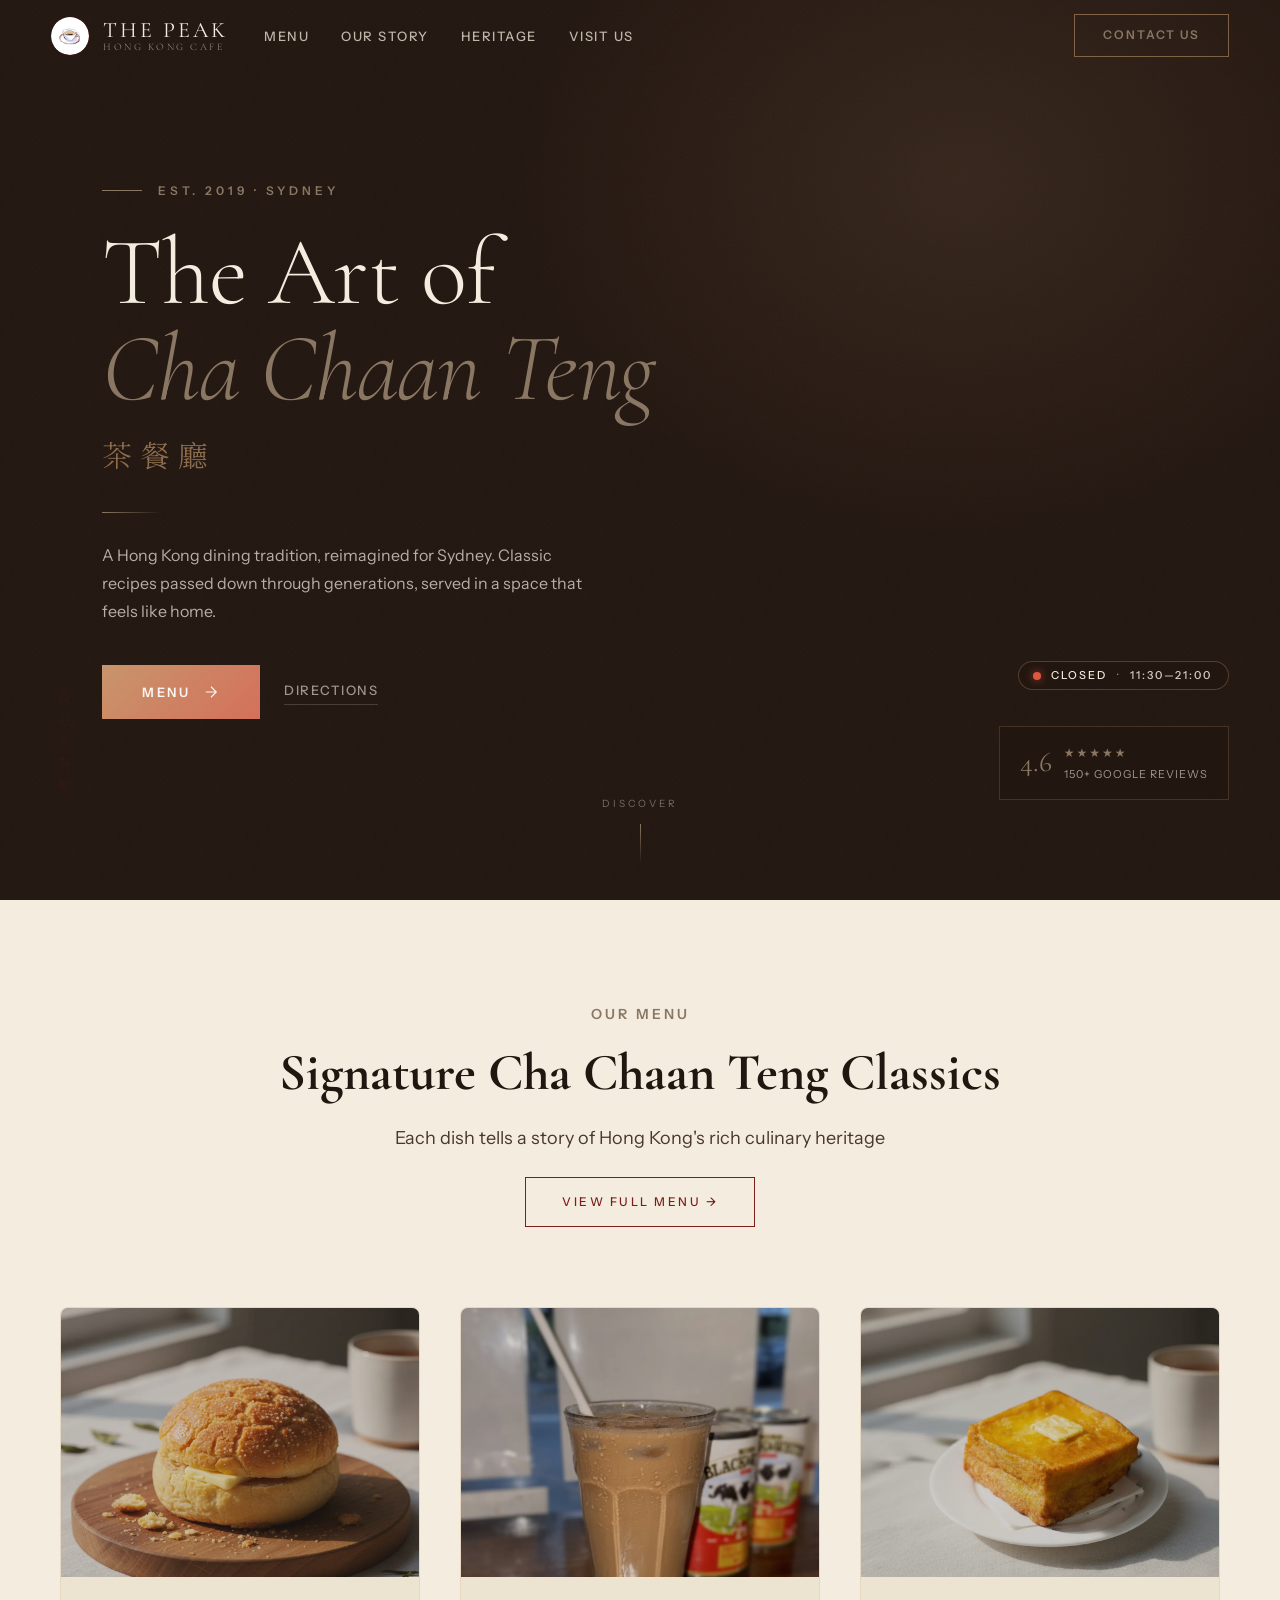
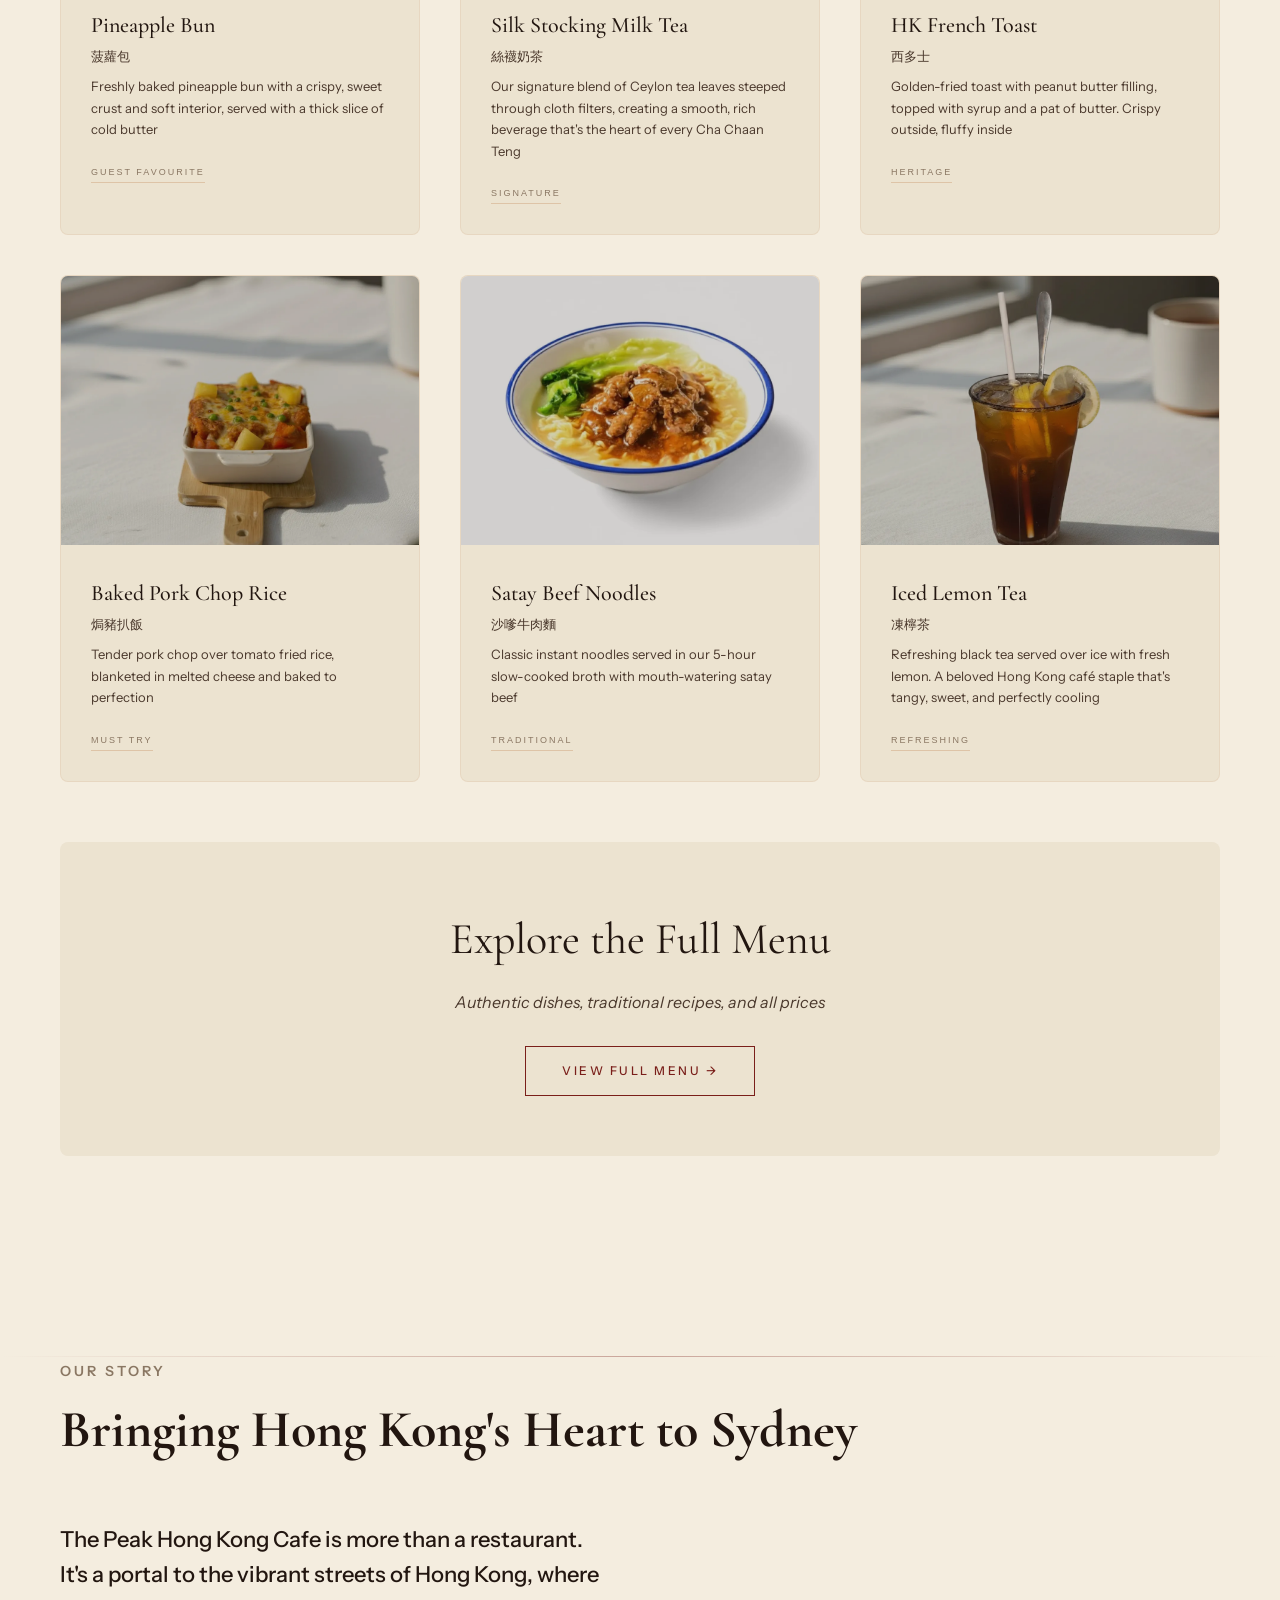
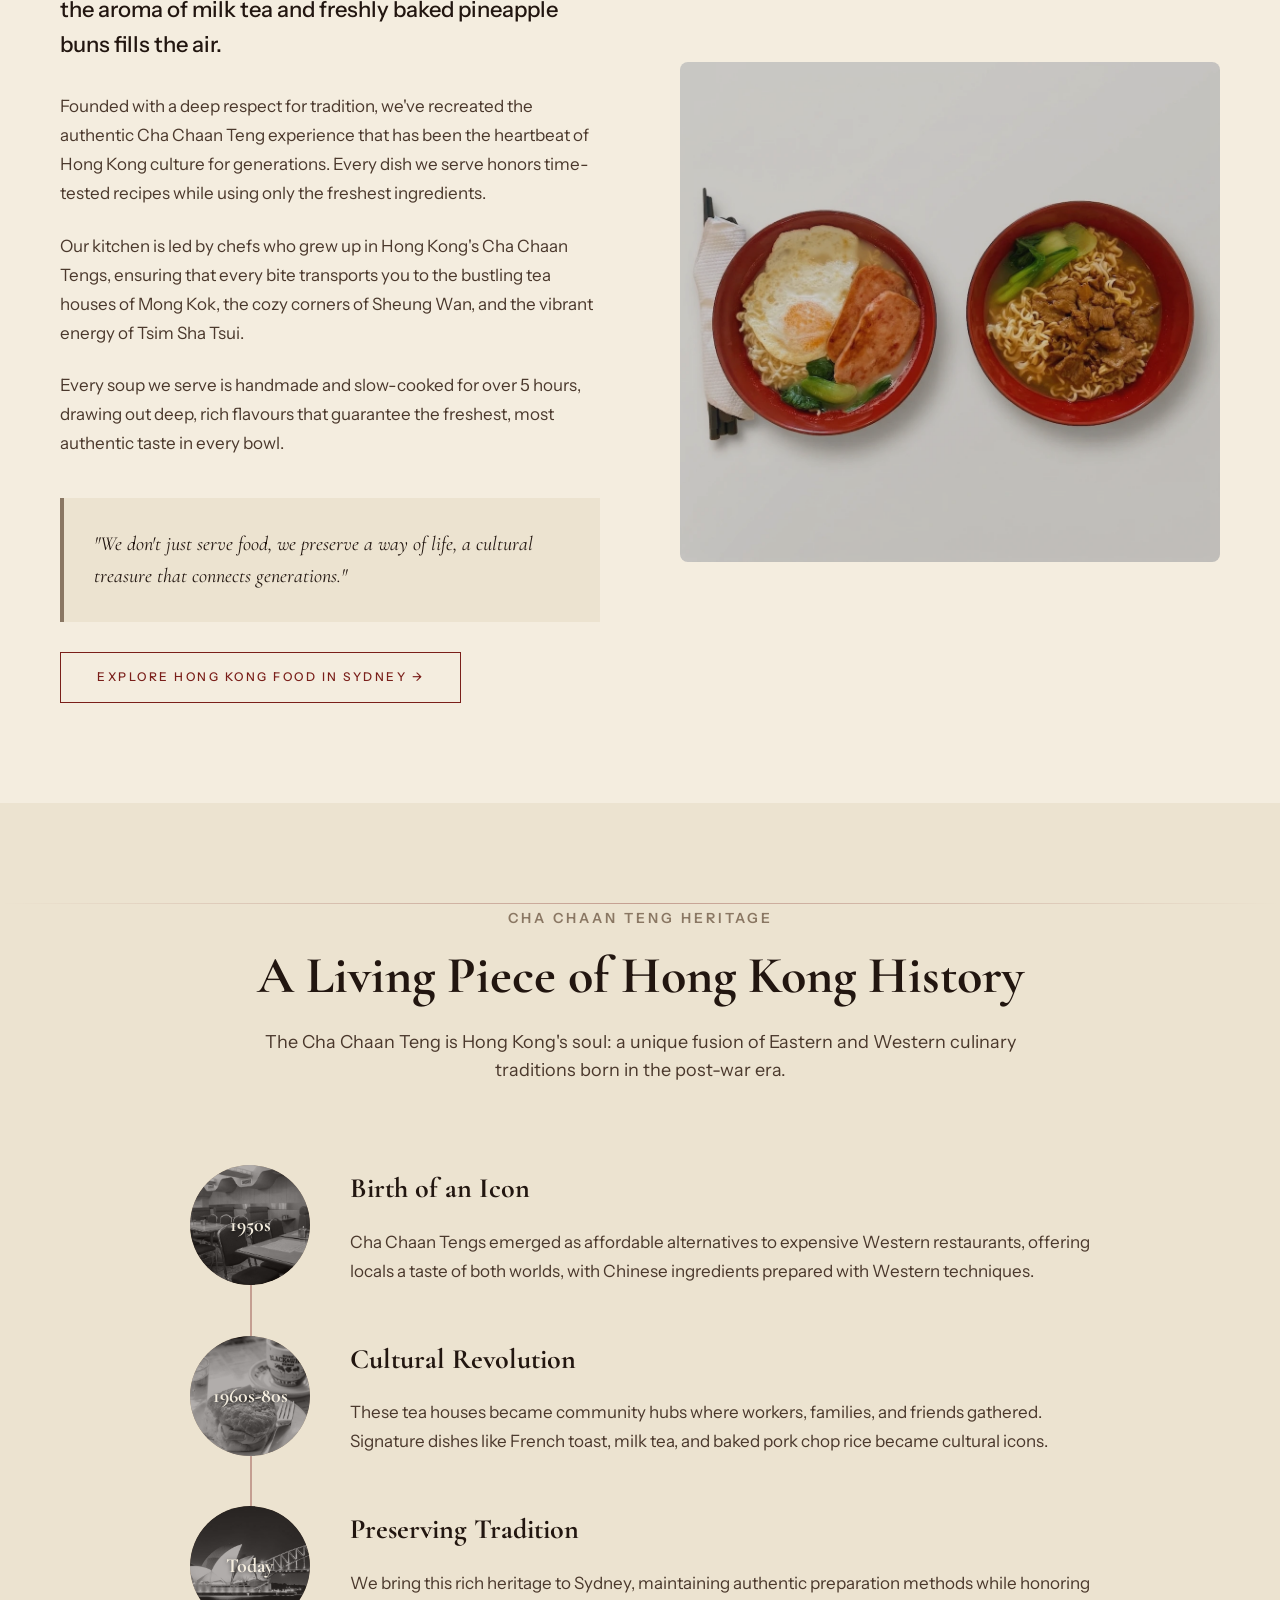
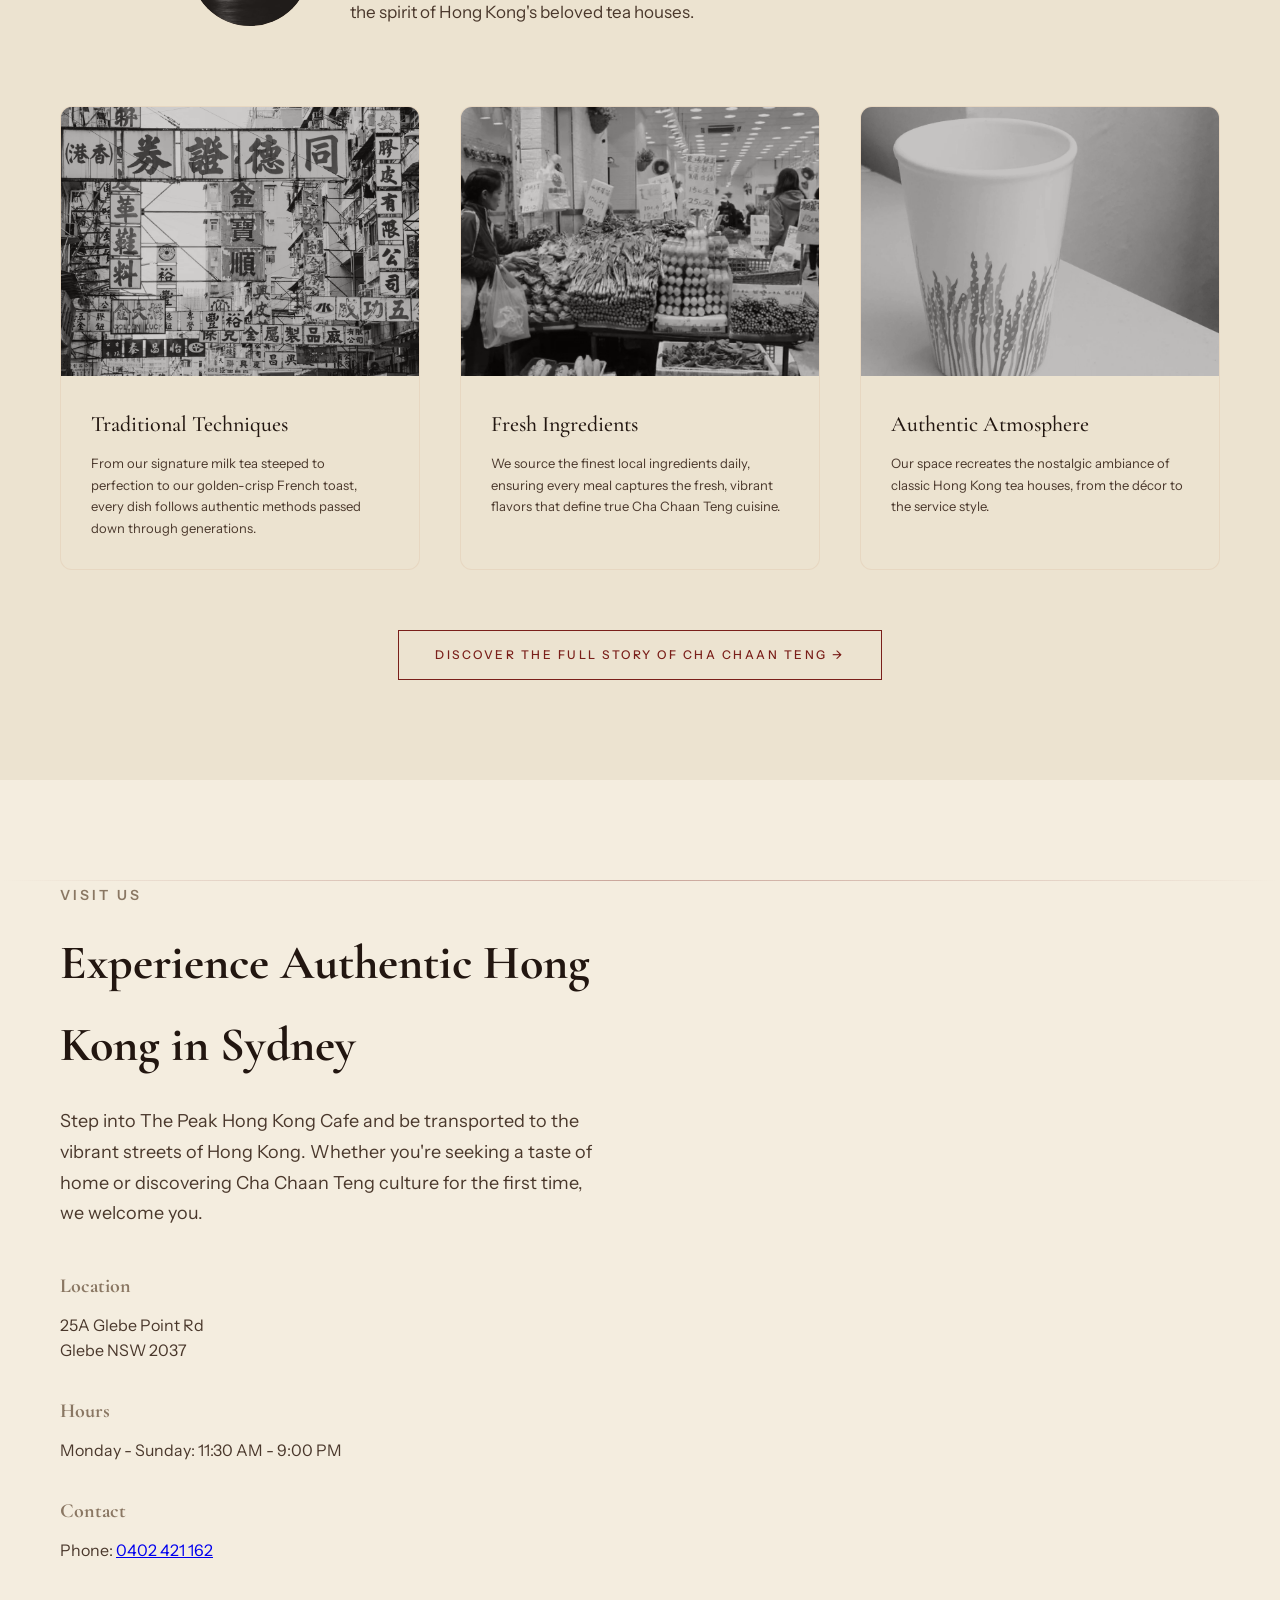
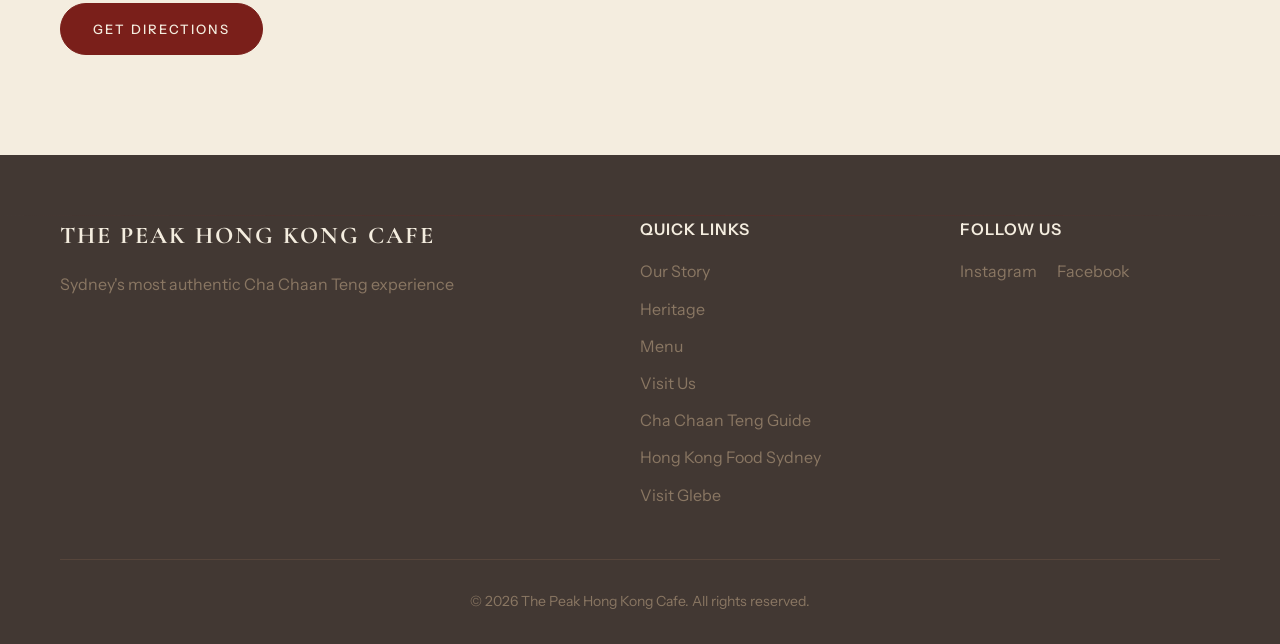
==== commit 6713f77b: "SEO: enable click-to-call on phone number W1.2 — Un-obfuscate the phone for click-to-call.  Replaced" ====
--- a/index.html
+++ b/index.html
@@ -1,6 +1,15 @@
 <!DOCTYPE html>
 <html lang="en">
 <head>
+    <!-- Google tag (gtag.js) — GA4 -->
+    <script async src="https://www.googletagmanager.com/gtag/js?id=G-RQZVJZ2L6E"></script>
+    <script>
+      window.dataLayer = window.dataLayer || [];
+      function gtag(){dataLayer.push(arguments);}
+      gtag('js', new Date());
+      gtag('config', 'G-RQZVJZ2L6E');
+    </script>
+
     <meta charset="UTF-8">
     <meta name="viewport" content="width=device-width, initial-scale=1.0">
     <title>The Peak Hong Kong Cafe | Hong Kong Restaurant & Cha Chaan Teng in Glebe, Sydney</title>
@@ -425,7 +434,7 @@
 
                         <div class="info-block">
                             <h3>Contact</h3>
-                            <p class="phone-number">Phone: <span data-p1="0402" data-p2="421" data-p3="162"></span></p>
+                            <p class="phone-number">Phone: <a href="tel:+61402421162" class="phone-link" data-track="click_to_call">0402 421 162</a></p>
                         </div>
                     </div>
 
